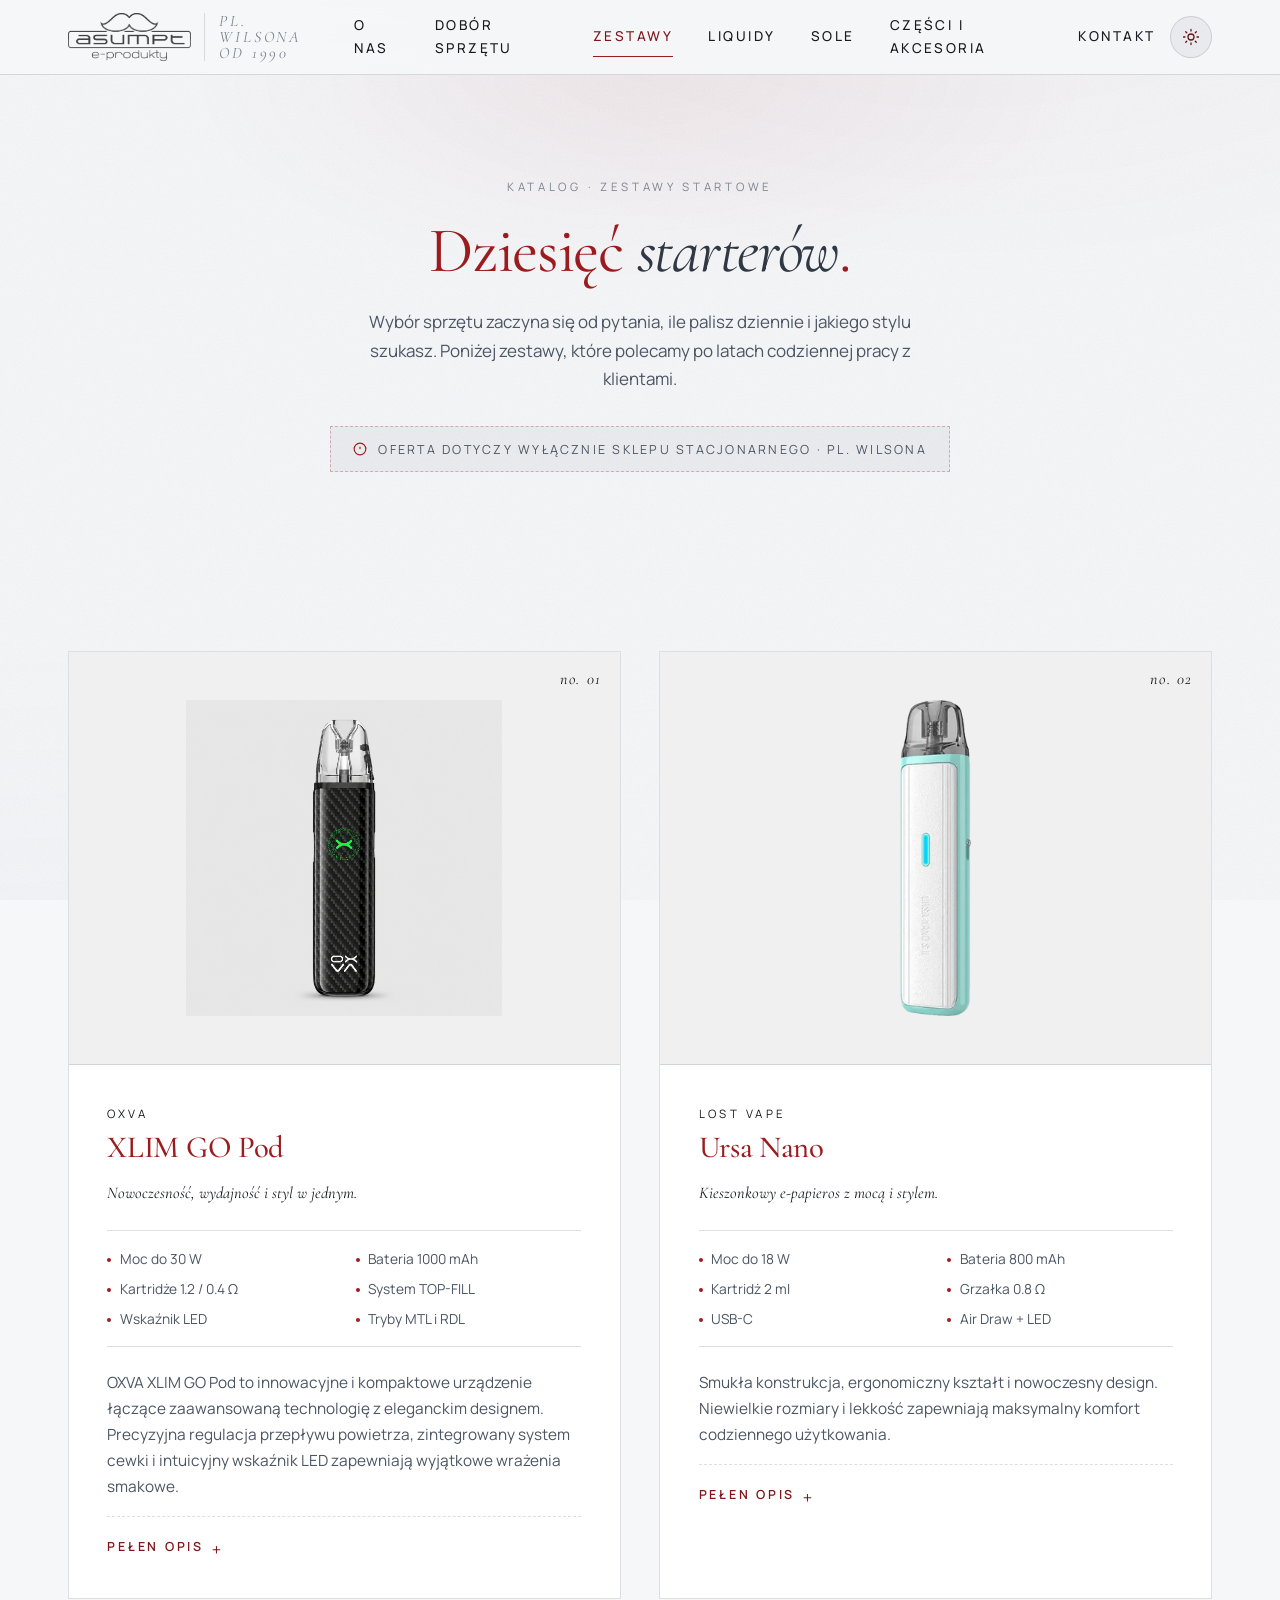
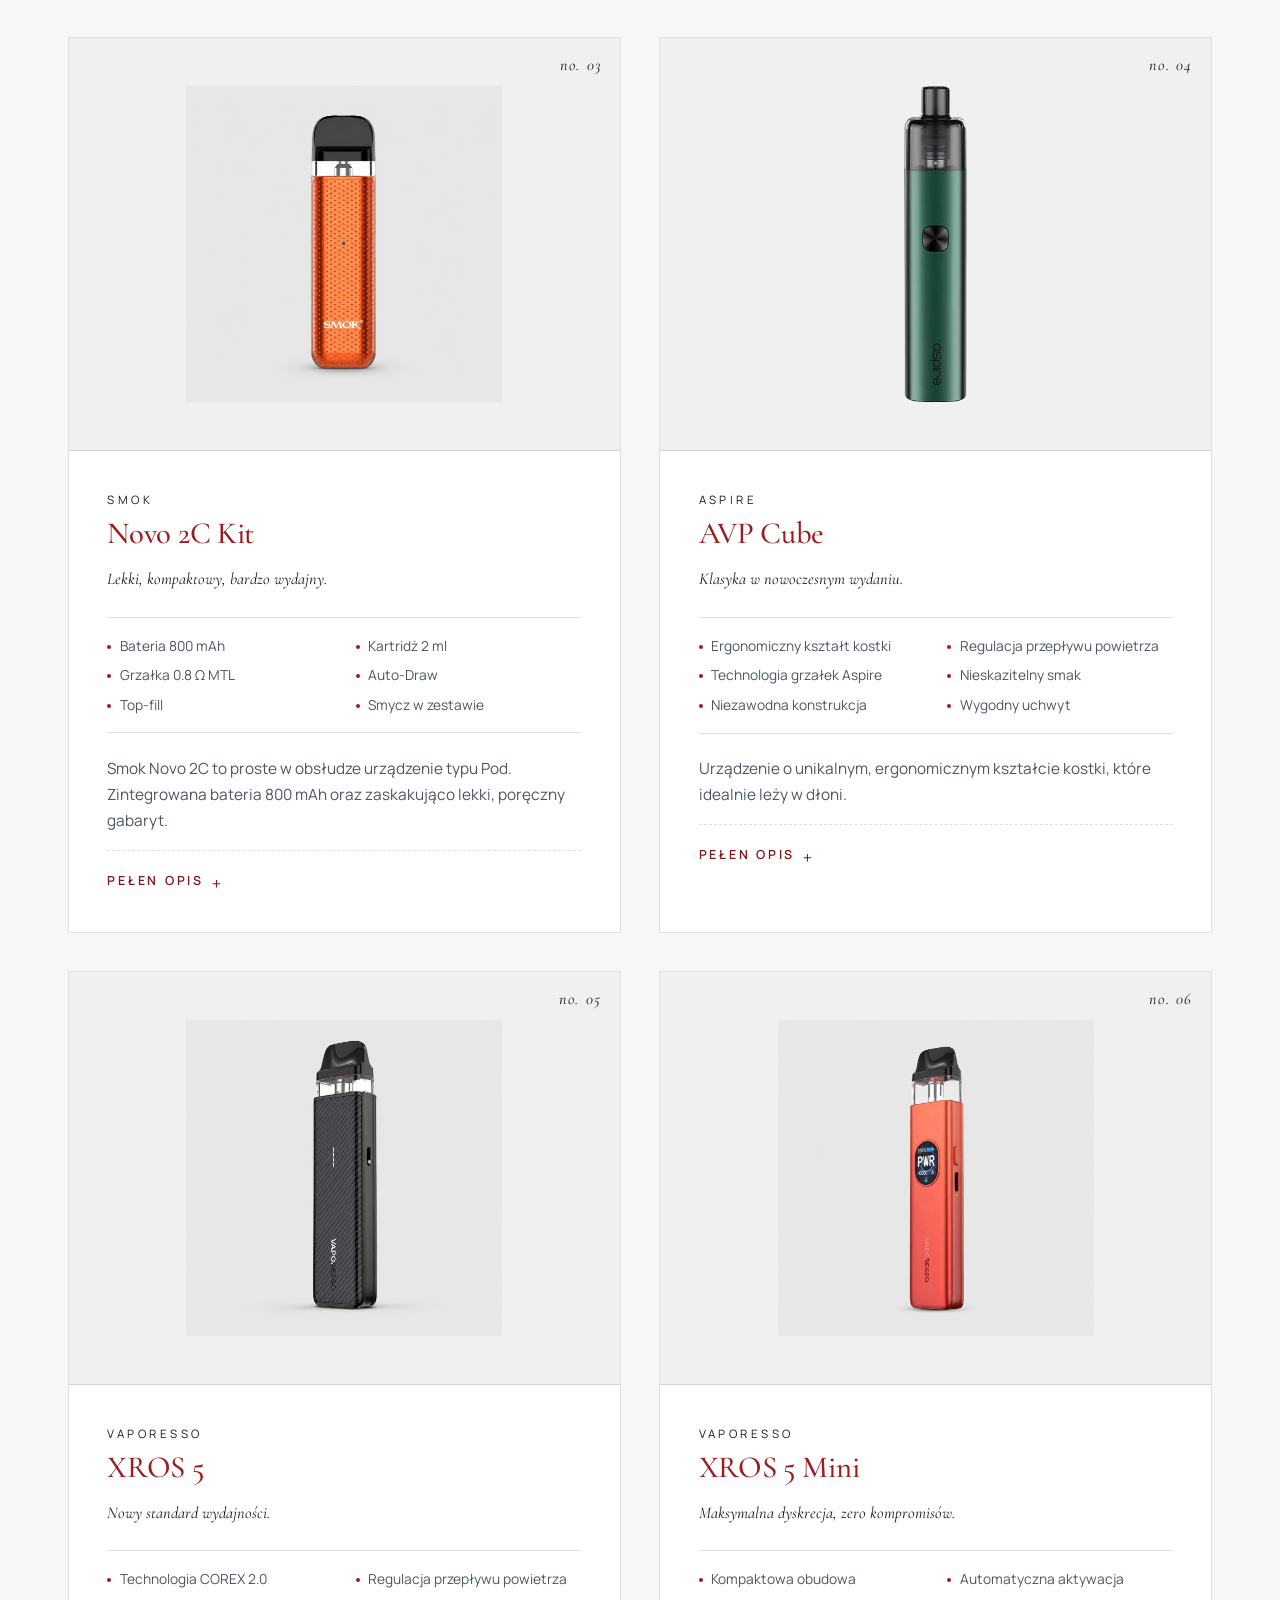
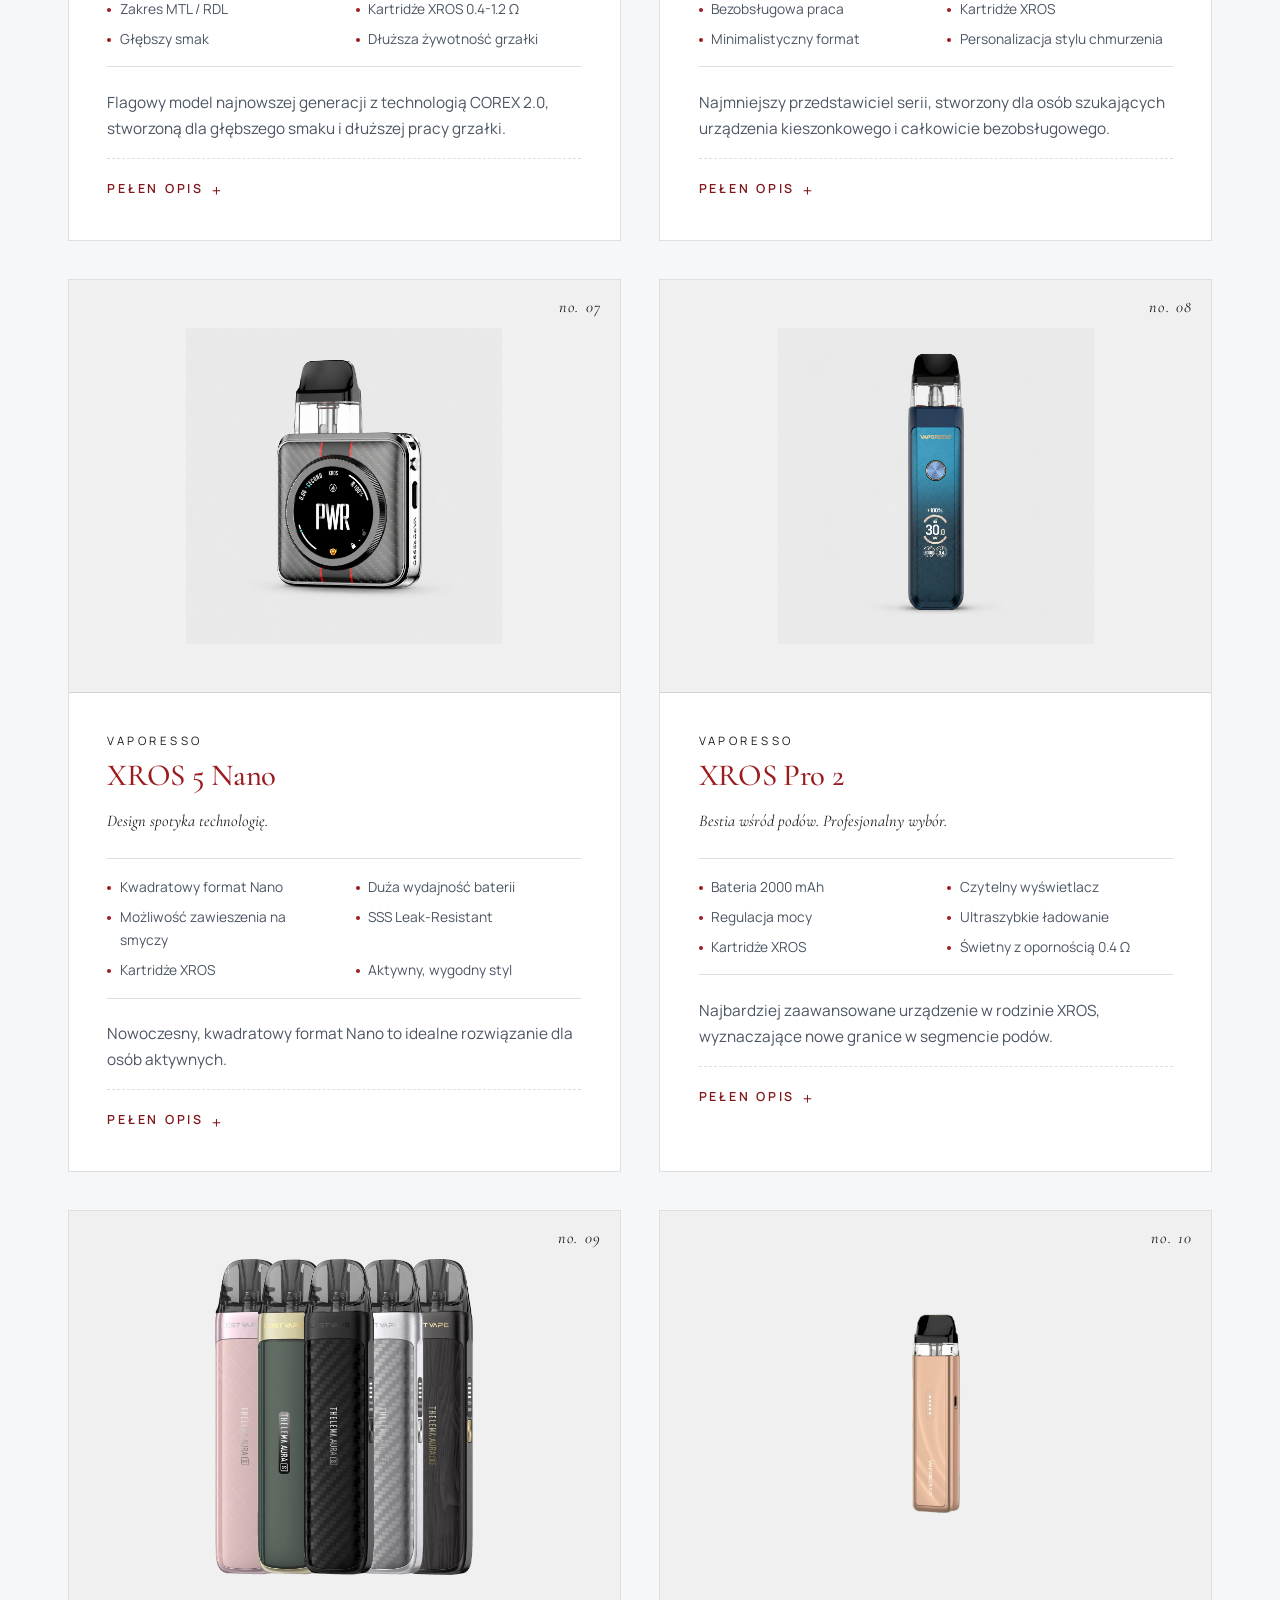
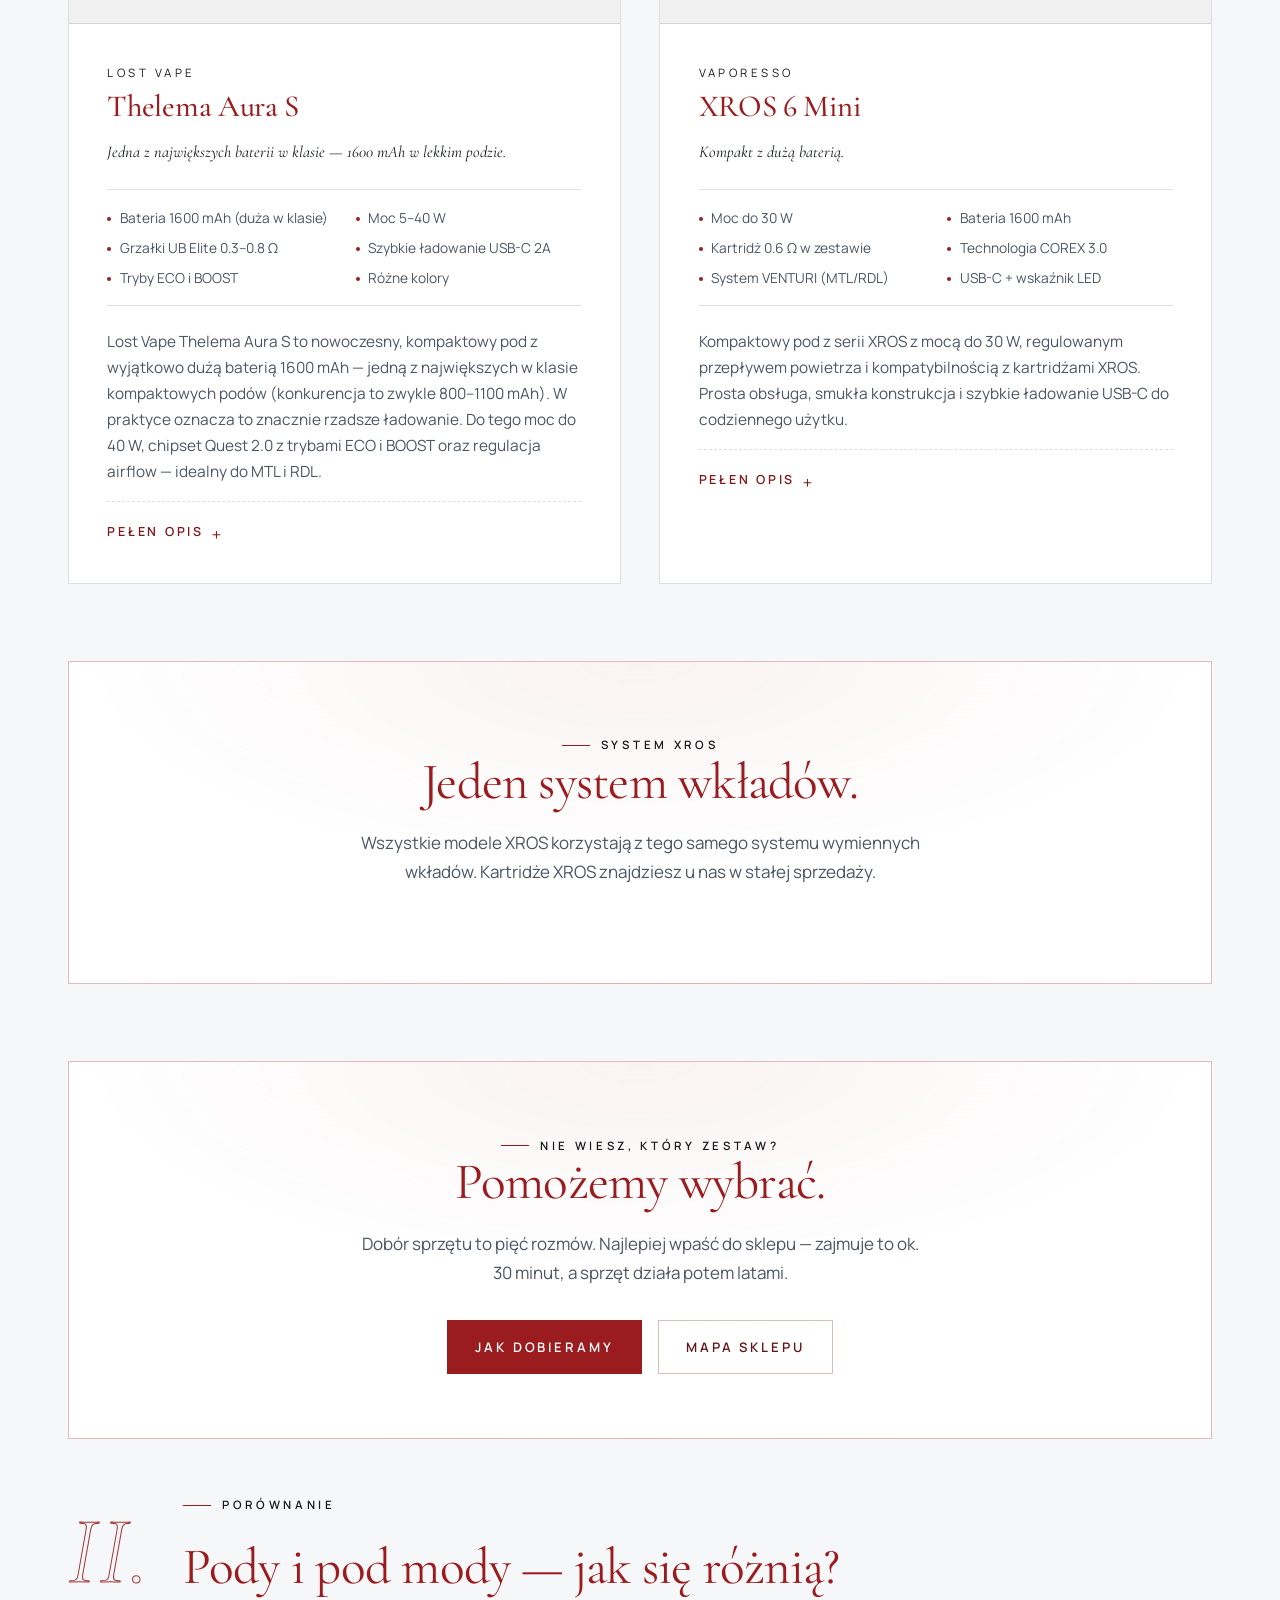
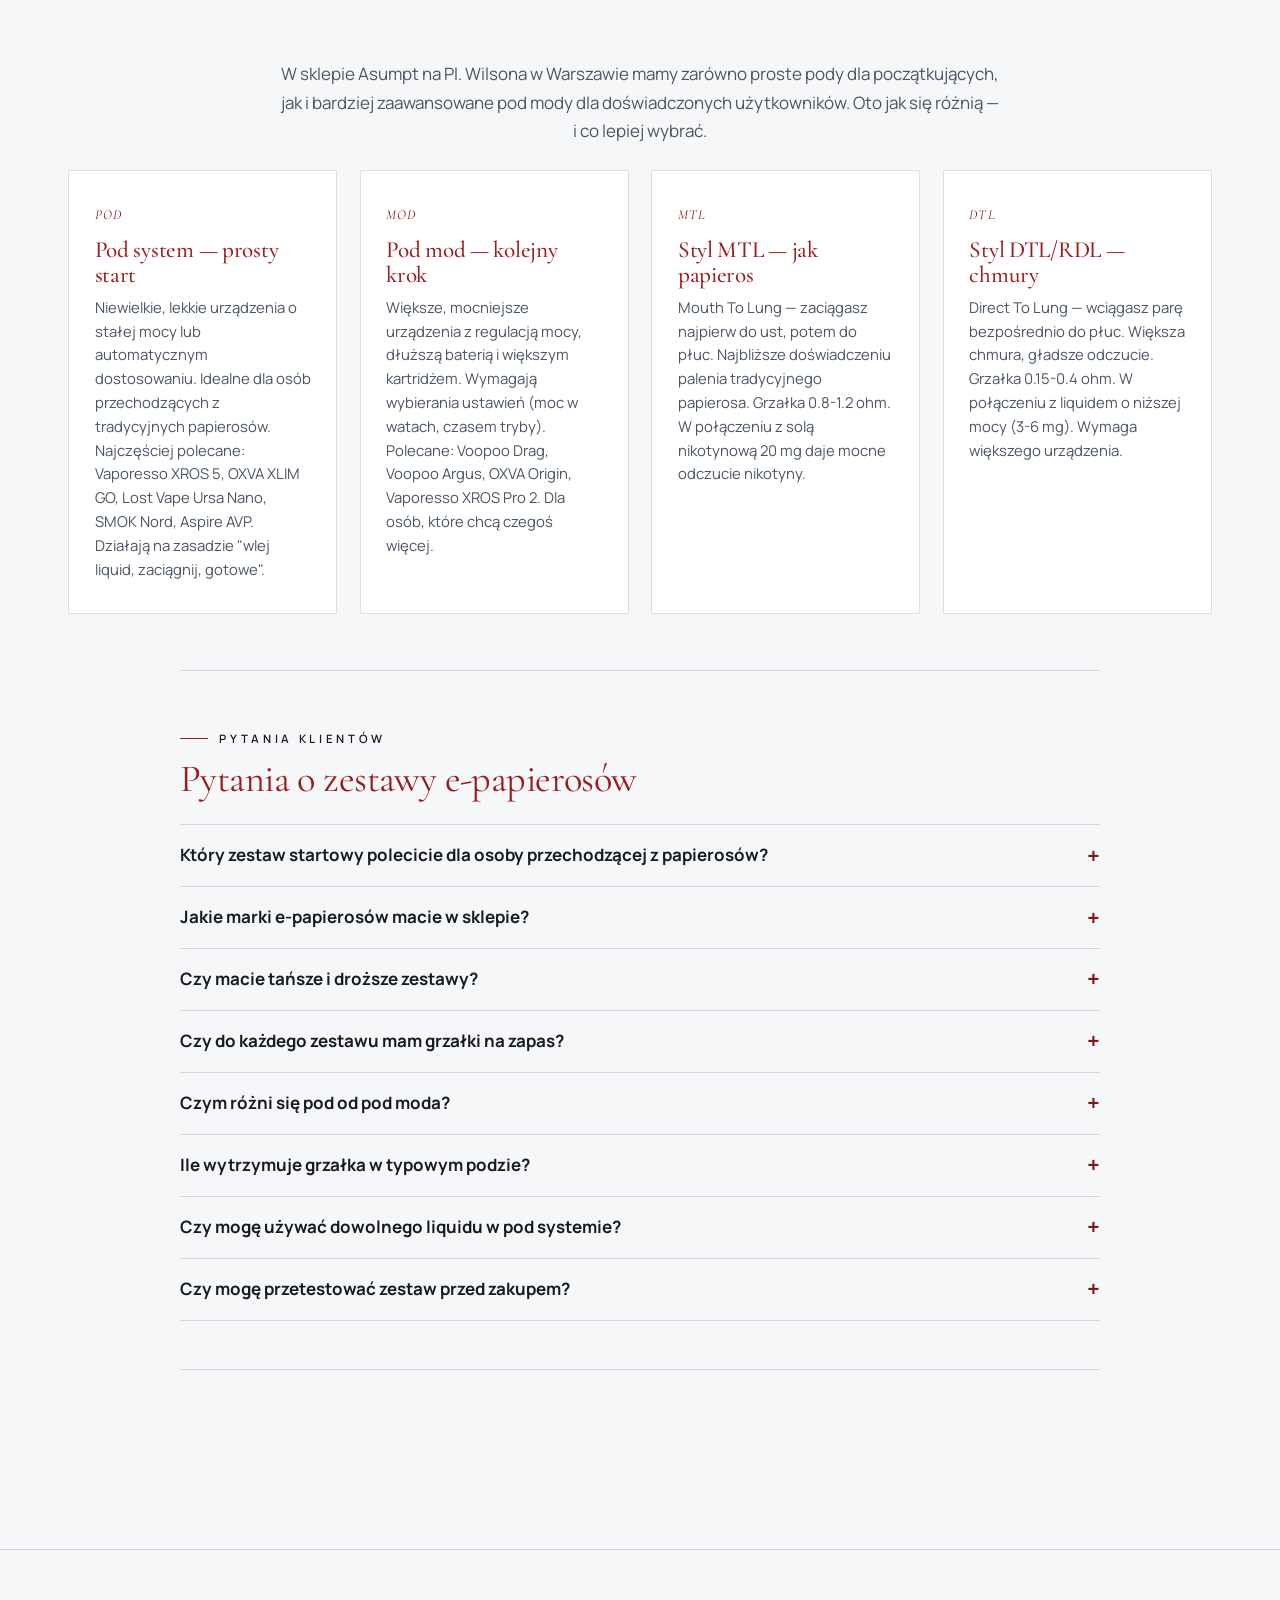
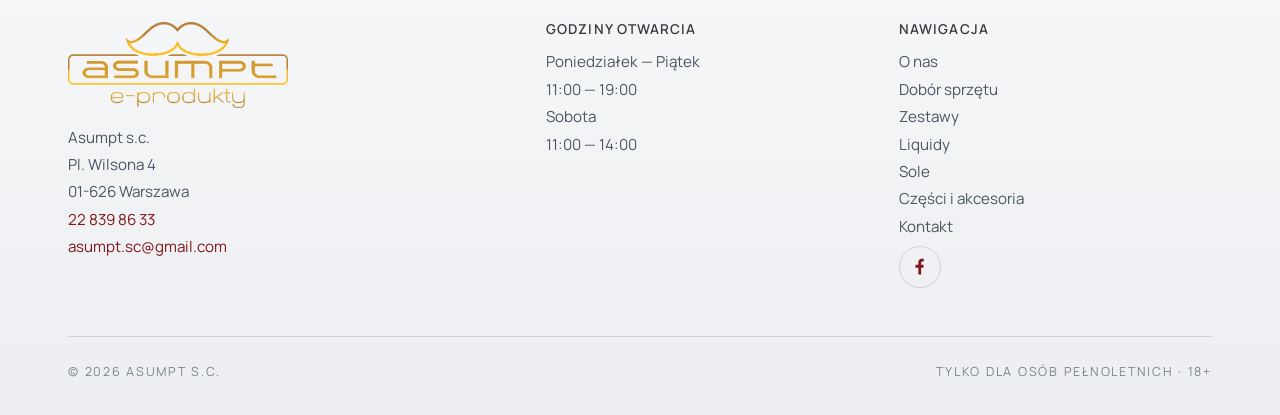
==== zestawy.html @ 7104e80f "init" ====
<!DOCTYPE html>
<html lang="pl">
<head>
  <meta charset="UTF-8">
  <meta name="viewport" content="width=device-width, initial-scale=1">
  <meta name="robots" content="index, follow">
  <meta name="theme-color" content="#0c0a08">
  <link rel="canonical" href="https://epapierosy-asumpt.pl/zestawy.html">
  <title>Zestawy e-papierosów Warszawa · OXVA, Vaporesso, Lost Vape, SMOK · Asumpt</title>
  <meta name="description" content="Zestawy startowe e-papierosów Warszawa Żoliborz, Pl. Wilsona 4. Vaporesso XROS, OXVA XLIM, Lost Vape Ursa, SMOK. Grzałki dostępne od ręki.">
  <meta property="og:type" content="website">
  <meta property="og:locale" content="pl_PL">
  <meta property="og:site_name" content="Asumpt e-produkty">
  <meta property="og:title" content="Zestawy e-papierosów Warszawa Żoliborz · Asumpt Pl. Wilsona 4">
  <meta property="og:description" content="Zestawy startowe e-papierosów w Warszawie, Żoliborz, Pl. Wilsona 4. Oferta Vaporesso XROS, OXVA XLIM, Lost Vape Ursa i SMOK z grzałkami od ręki.">
  <meta property="og:url" content="https://epapierosy-asumpt.pl/zestawy.html">
  <meta property="og:image" content="https://epapierosy-asumpt.pl/assets/img/storefront.jpg">
  <meta name="twitter:card" content="summary_large_image">
  <meta name="twitter:title" content="Zestawy e-papierosów Warszawa Żoliborz">
  <meta name="twitter:description" content="OXVA, Vaporesso, Lost Vape, SMOK i Aspire w sklepie Asumpt na Pl. Wilsona.">
  <meta name="twitter:image" content="https://epapierosy-asumpt.pl/assets/img/storefront.jpg">
  <script>(()=>{try{const t=localStorage.getItem('asumpt-theme')||(matchMedia('(prefers-color-scheme: light)').matches?'light':'dark');if(t==='light')document.documentElement.dataset.theme='light';}catch(e){}})();</script>
  <link rel="icon" type="image/svg+xml" href="assets/favicon.svg">
  <link rel="preconnect" href="https://fonts.googleapis.com">
  <link rel="preconnect" href="https://fonts.gstatic.com" crossorigin>
  <link href="https://fonts.googleapis.com/css2?family=Cormorant+Garamond:ital,wght@0,300;0,400;0,500;0,600;1,300;1,400;1,500&family=Manrope:wght@400;500;600;700&display=swap" rel="stylesheet">
  <link rel="stylesheet" href="css/main.css">
  <link rel="stylesheet" href="css/pages.css">
  <style>
    /* Poprawka wyświetlania obrazów produktów - pełne zdjęcie zamiast przyciętego */
    .product__image {
      background: #f5f5f5;
      display: flex;
      align-items: center;
      justify-content: center;
      overflow: hidden;
    }
    .product__image img {
      width: 100%;
      height: 100%;
      object-fit: contain !important;
      padding: 1rem;
      transition: transform 0.5s cubic-bezier(0.4, 0.05, 0.2, 1);
    }
    [data-theme="light"] .product__image {
      background: #f0f0f0;
    }
    /* Powiekszenie zdjecia po najechaniu - tylko na urzadzeniach z myszka */
    @media (hover: hover) {
      .product:hover .product__image img {
        transform: scale(1.06);
      }
    }
    /* Na dotyku hover nie istnieje - zdjecie powieksza sie przy dotknieciu karty */
    @media (hover: none) {
      .product:active .product__image img {
        transform: scale(1.06);
      }
    }
    @media (prefers-reduced-motion: reduce) {
      .product__image img { transition: none; }
      .product:hover .product__image img,
      .product:active .product__image img { transform: none; }
    }
  </style>
  <script type="application/ld+json">
  {
    "@context": "https://schema.org",
    "@type": "FAQPage",
    "@id": "https://epapierosy-asumpt.pl/zestawy.html#faq",
    "mainEntity": [
      {
        "@type": "Question",
        "name": "Jakie zestawy startowe e-papierosów polecacie?",
        "acceptedAnswer": {
          "@type": "Answer",
          "text": "Dla osób zaczynających polecamy: Vaporesso XROS 5, OXVA XLIM GO oraz Lost Vape Ursa Nano. Wszystkie to pody MTL z grzałkami 0.8-1.2 ohm, idealne do soli nikotynowych 20 mg."
        }
      },
      {
        "@type": "Question",
        "name": "Jakie marki e-papierosów macie w sklepie?",
        "acceptedAnswer": {
          "@type": "Answer",
          "text": "W Asumpt mamy zestawy marek: Vaporesso, OXVA, Lost Vape, Voopoo, SMOK i Aspire. Do każdej marki zapewniamy długoterminową dostępność grzałek i kartridży."
        }
      },
      {
        "@type": "Question",
        "name": "Czy macie tańsze i droższe zestawy?",
        "acceptedAnswer": {
          "@type": "Answer",
          "text": "Tak. Mamy całą gamę cenową - od podstawowych podów dla początkujących po pod mody i zaawansowane urządzenia. Dobieramy zestaw do potrzeb i budżetu."
        }
      },
      {
        "@type": "Question",
        "name": "Czy można odebrać zestaw startowy w sklepie Asumpt na Żoliborzu?",
        "acceptedAnswer": {
          "@type": "Answer",
          "text": "Tak. Nasze zestawy startowe są dostępne od ręki w sklepie stacjonarnym Asumpt przy Pl. Wilsona 4 w Warszawie."
        }
      }
    ]
  }
  </script>
  <script type="application/ld+json">
  {
    "@context": "https://schema.org",
    "@type": "WebPage",
    "@id": "https://epapierosy-asumpt.pl/zestawy.html#webpage",
    "url": "https://epapierosy-asumpt.pl/zestawy.html",
    "name": "Zestawy e-papierosów Warszawa Żoliborz · Asumpt Pl. Wilsona 4",
    "isPartOf": {
      "@id": "https://epapierosy-asumpt.pl/#website"
    },
    "about": {
      "@id": "https://epapierosy-asumpt.pl/#localbusiness"
    },
    "breadcrumb": {
      "@id": "https://epapierosy-asumpt.pl/zestawy.html#breadcrumb"
    },
    "inLanguage": "pl-PL"
  }
  </script>
  <script type="application/ld+json">
  {
    "@context": "https://schema.org",
    "@type": "Store",
    "@id": "https://epapierosy-asumpt.pl/#localbusiness",
    "name": "Asumpt e-produkty",
    "alternateName": "Vape Shop ASUMPT",
    "url": "https://epapierosy-asumpt.pl/",
    "description": "Sklep stacjonarny z e-papierosami, zestawami startowymi, liquidami i solami nikotynowymi na Pl. Wilsona 4 w Warszawie.",
    "telephone": "+48228398633",
    "email": "asumpt.sc@gmail.com",
    "priceRange": "$$",
    "currenciesAccepted": "PLN",
    "paymentAccepted": "Cash, Card",
    "areaServed": "Warszawa, Żoliborz",
    "address": {
      "@type": "PostalAddress",
      "streetAddress": "Plac Wilsona 4",
      "postalCode": "01-626",
      "addressLocality": "Warszawa",
      "addressCountry": "PL"
    },
    "geo": {
      "@type": "GeoCoordinates",
      "latitude": 52.269345,
      "longitude": 20.9851261
    },
    "hasMap": "https://www.google.com/maps/place/Vape+Shop+ASUMPT/@52.269345,20.9851261,17z/data=!4m6!3m5!1s0x471ecbedf2192bd7:0x541fac2cb0e4660a!8m2!3d52.269345!4d20.9851261!16s%2Fg%2F1thnmjmp",
    "sameAs": [
      "https://www.facebook.com/profile.php?id=100057228949370",
      "https://www.google.com/maps/place/Vape+Shop+ASUMPT/@52.269345,20.9851261,17z/data=!4m6!3m5!1s0x471ecbedf2192bd7:0x541fac2cb0e4660a!8m2!3d52.269345!4d20.9851261!16s%2Fg%2F1thnmjmp"
    ],
    "openingHoursSpecification": [
      {
        "@type": "OpeningHoursSpecification",
        "dayOfWeek": ["Monday", "Tuesday", "Wednesday", "Thursday", "Friday"],
        "opens": "11:00",
        "closes": "19:00"
      },
      {
        "@type": "OpeningHoursSpecification",
        "dayOfWeek": "Saturday",
        "opens": "11:00",
        "closes": "14:00"
      }
    ]
  }
  </script>
  <script type="application/ld+json">
  {
    "@context": "https://schema.org",
    "@type": "BreadcrumbList",
    "@id": "https://epapierosy-asumpt.pl/zestawy.html#breadcrumb",
    "itemListElement": [
      {"@type": "ListItem", "position": 1, "name": "Strona główna", "item": "https://epapierosy-asumpt.pl/"},
      {"@type": "ListItem", "position": 2, "name": "Zestawy", "item": "https://epapierosy-asumpt.pl/zestawy.html"}
    ]
  }
  </script>
  <!-- Google Analytics (GA4) -->
  <script async src="https://www.googletagmanager.com/gtag/js?id=G-P2HE9PFHXB"></script>
  <script>
    window.dataLayer = window.dataLayer || [];
    function gtag(){dataLayer.push(arguments);}
    gtag('js', new Date());
    gtag('config', 'G-P2HE9PFHXB');
  </script>
  <style>
    /* Nagłówki w stopce - H3 semantycznie, wygląd jak dawniej H5 */
    .site-footer h3.footer-h {
      font-family: 'Manrope', sans-serif;
      font-size: 0.85rem;
      font-weight: 600;
      letter-spacing: 0.08em;
      text-transform: uppercase;
      margin: 0 0 0.75rem 0;
      color: inherit;
      opacity: 0.85;
    }
  </style>
</head>
<body>
  <a class="skip-link" href="#main">Przejdź do treści</a>

  <header class="site-header">
    <div class="container site-header__bar">
      <a class="site-header__brand" href="/" aria-label="Asumpt — strona główna">
        <img src="assets/img/logo-asumpt.png" alt="Asumpt e-produkty">
        <span class="site-header__brand-meta">Pl. Wilsona <br> od 1990</span>
      </a>
      <div class="site-header__actions">
        <nav class="site-nav" aria-label="Główna nawigacja">
          <a href="o-nas.html">O nas</a>
          <a href="dobor-sprzetu.html">Dobór sprzętu</a>
          <a href="zestawy.html">Zestawy</a>
          <a href="liquidy.html">Liquidy</a>
          <a href="sole.html">Sole</a>
          <a href="czesci-akcesoria.html">Części i akcesoria</a>
          <a href="kontakt.html">Kontakt</a>
        </nav>
        <button class="theme-toggle" type="button" aria-label="Przełącz motyw jasny / ciemny">
          <svg class="icon-sun" viewBox="0 0 24 24" fill="none" stroke="currentColor" stroke-width="1.7" stroke-linecap="round" aria-hidden="true"><circle cx="12" cy="12" r="4"/><path d="M12 2v2M12 20v2M4.93 4.93l1.41 1.41M17.66 17.66l1.41 1.41M2 12h2M20 12h2M4.93 19.07l1.41-1.41M17.66 6.34l1.41-1.41"/></svg>
          <svg class="icon-moon" viewBox="0 0 24 24" fill="none" stroke="currentColor" stroke-width="1.7" stroke-linecap="round" stroke-linejoin="round" aria-hidden="true"><path d="M21 12.79A9 9 0 1 1 11.21 3 7 7 0 0 0 21 12.79z"/></svg>
        </button>
        <button class="nav-toggle" aria-label="Menu" aria-expanded="false">
          <span></span><span></span><span></span>
        </button>
      </div>
    </div>
  </header>
  <div class="mobile-drawer" aria-hidden="true">
    <div class="mobile-drawer__panel">
      <a href="o-nas.html">O nas</a>
      <a href="dobor-sprzetu.html">Dobór sprzętu</a>
      <a href="zestawy.html">Zestawy</a>
      <a href="liquidy.html">Liquidy</a>
      <a href="sole.html">Sole</a>
      <a href="czesci-akcesoria.html">Części i akcesoria</a>
      <a href="kontakt.html">Kontakt</a>
      <button class="theme-toggle" type="button" aria-label="Przełącz motyw">
        <span class="label-light">Tryb jasny</span>
        <span class="label-dark">Tryb ciemny</span>
        <svg class="icon-sun" viewBox="0 0 24 24" fill="none" stroke="currentColor" stroke-width="1.7" stroke-linecap="round" aria-hidden="true"><circle cx="12" cy="12" r="4"/><path d="M12 2v2M12 20v2M4.93 4.93l1.41 1.41M17.66 17.66l1.41 1.41M2 12h2M20 12h2M4.93 19.07l1.41-1.41M17.66 6.34l1.41-1.41"/></svg>
        <svg class="icon-moon" viewBox="0 0 24 24" fill="none" stroke="currentColor" stroke-width="1.7" stroke-linecap="round" stroke-linejoin="round" aria-hidden="true"><path d="M21 12.79A9 9 0 1 1 11.21 3 7 7 0 0 0 21 12.79z"/></svg>
      </button>
      <div class="mobile-drawer__meta">Pl. Wilsona 4 · Warszawa<br>22 839 86 33</div>
    </div>
  </div>

  <main id="main">

    <section class="page-hero">
      <div class="container page-hero__inner reveal">
        <div class="page-hero__crumb">Katalog · Zestawy startowe</div>
        <h1>Dziesięć <em class="serif-italic">starterów</em>.</h1>
        <p>Wybór sprzętu zaczyna się od pytania, ile palisz dziennie i jakiego stylu szukasz. Poniżej zestawy, które polecamy po latach codziennej pracy z klientami.</p>
        <div class="text-center mt-md">
          <span class="disclaimer-banner">
            <svg width="14" height="14" viewBox="0 0 24 24" fill="none" stroke="currentColor" stroke-width="2"><circle cx="12" cy="12" r="10"/><path d="M12 8v4M12 16h.01"/></svg>
            Oferta dotyczy wyłącznie sklepu stacjonarnego &middot; Pl. Wilsona
          </span>
        </div>
      </div>
    </section>

    <section class="section">
      <div class="container">

        <div class="product-grid">

          <!-- 01. OXVA XLIM GO -->
          <article class="product reveal" id="oxva-xlim-go">
            <span class="product__index">no. 01</span>
            <div class="product__image"><img src="assets/img/products/oxva-xlim-go.png" alt="OXVA XLIM GO Pod" loading="lazy"></div>
            <div class="product__body">
              <div class="product__brand">OXVA</div>
              <h2 class="product__title">XLIM GO Pod</h2>
              <p class="product__tagline">Nowoczesność, wydajność i styl w jednym.</p>
              <ul class="product__specs">
                <li>Moc do 30 W</li>
                <li>Bateria 1000 mAh</li>
                <li>Kartridże 1.2 / 0.4 Ω</li>
                <li>System TOP-FILL</li>
                <li>Wskaźnik LED</li>
                <li>Tryby MTL i RDL</li>
              </ul>
              <div class="product__desc">
                <p>OXVA XLIM GO Pod to innowacyjne i kompaktowe urządzenie łączące zaawansowaną technologię z eleganckim designem. Precyzyjna regulacja przepływu powietrza, zintegrowany system cewki i intuicyjny wskaźnik LED zapewniają wyjątkowe wrażenia smakowe.</p>
                <details>
                  <summary>Pełen opis</summary>
                  <p class="mt-sm">Wyposażony w moc do 30 W i pojemną baterię 1000 mAh, XLIM GO oferuje długi czas użytkowania oraz intensywny smak na każdym poziomie mocy. Ergonomiczny system przepływu powietrza umożliwia dostosowanie stylu zaciągania do indywidualnych preferencji &mdash; idealny zarówno dla MTL, jak i RDL. Kartridże XLIM (1.2–0.4 Ω) obsługują system TOP-FILL eliminujący ryzyko wycieków.</p>
                </details>
              </div>
            </div>
          </article>

          <!-- 02. Lost Vape Ursa Nano -->
          <article class="product reveal" id="lost-vape-ursa-nano">
            <span class="product__index">no. 02</span>
            <div class="product__image"><img src="assets/img/products/lost-vape-ursa-nano.png" alt="Lost Vape Ursa Nano" loading="lazy"></div>
            <div class="product__body">
              <div class="product__brand">Lost Vape</div>
              <h2 class="product__title">Ursa Nano</h2>
              <p class="product__tagline">Kieszonkowy e-papieros z mocą i stylem.</p>
              <ul class="product__specs">
                <li>Moc do 18 W</li>
                <li>Bateria 800 mAh</li>
                <li>Kartridż 2 ml</li>
                <li>Grzałka 0.8 Ω</li>
                <li>USB-C</li>
                <li>Air Draw + LED</li>
              </ul>
              <div class="product__desc">
                <p>Smukła konstrukcja, ergonomiczny kształt i nowoczesny design. Niewielkie rozmiary i lekkość zapewniają maksymalny komfort codziennego użytkowania.</p>
                <details>
                  <summary>Pełen opis</summary>
                  <p class="mt-sm">Wbudowana bateria 800 mAh pozwala na cały dzień wapowania. Port USB-C umożliwia szybkie ładowanie. Obsługuje wkłady z wbudowaną oraz wymienną grzałką &mdash; możesz dostosować gęstość chmury. Kartridż 2 ml z systemem zapobiegającym wyciekom. Regulowany przepływ powietrza, mechanizm Air Draw, wskaźnik LED. Zestaw: 1× Ursa Nano Pod, 1× 0.8 Ω Pod, kabel USB-C.</p>
                </details>
              </div>
            </div>
          </article>

          <!-- 03. Smok Novo 2C -->
          <article class="product reveal" id="smok-novo-2c">
            <span class="product__index">no. 03</span>
            <div class="product__image"><img src="assets/img/products/smok-novo-2c.png" alt="Smok Novo 2C Kit" loading="lazy"></div>
            <div class="product__body">
              <div class="product__brand">SMOK</div>
              <h2 class="product__title">Novo 2C Kit</h2>
              <p class="product__tagline">Lekki, kompaktowy, bardzo wydajny.</p>
              <ul class="product__specs">
                <li>Bateria 800 mAh</li>
                <li>Kartridż 2 ml</li>
                <li>Grzałka 0.8 Ω MTL</li>
                <li>Auto-Draw</li>
                <li>Top-fill</li>
                <li>Smycz w zestawie</li>
              </ul>
              <div class="product__desc">
                <p>Smok Novo 2C to proste w obsłudze urządzenie typu Pod. Zintegrowana bateria 800 mAh oraz zaskakująco lekki, poręczny gabaryt.</p>
                <details>
                  <summary>Pełen opis</summary>
                  <p class="mt-sm">W zestawie kartridż Novo 2X Meshed 2 ml z wbudowaną grzałką 0.8 Ω MTL i górnym systemem napełniania. Tryb Auto-Draw &mdash; korzystasz przez automatyczne zaciąganie się. Idealny dla początkujących i zaawansowanych. Smycz w zestawie ułatwia przenoszenie. Pełna kompatybilność z grzałkami Novo / Novo 2 / Novo 2X.</p>
                </details>
              </div>
            </div>
          </article>

          <!-- 04. Aspire AVP Cube -->
          <article class="product reveal" id="aspire-avp-cube">
            <span class="product__index">no. 04</span>
            <div class="product__image"><img src="assets/img/products/aspire-avp-cube.png" alt="Aspire AVP Cube" loading="lazy"></div>
            <div class="product__body">
              <div class="product__brand">Aspire</div>
              <h2 class="product__title">AVP Cube</h2>
              <p class="product__tagline">Klasyka w nowoczesnym wydaniu.</p>
              <ul class="product__specs">
                <li>Ergonomiczny kształt kostki</li>
                <li>Regulacja przepływu powietrza</li>
                <li>Technologia grzałek Aspire</li>
                <li>Nieskazitelny smak</li>
                <li>Niezawodna konstrukcja</li>
                <li>Wygodny uchwyt</li>
              </ul>
              <div class="product__desc">
                <p>Urządzenie o unikalnym, ergonomicznym kształcie kostki, które idealnie leży w dłoni.</p>
                <details>
                  <summary>Pełen opis</summary>
                  <p class="mt-sm">Wyposażone w precyzyjną regulację przepływu powietrza i legendarną technologię grzałek Aspire, oferuje nieskazitelny smak i niezawodność, z której słynie marka.</p>
                </details>
              </div>
            </div>
          </article>

          <!-- 05. Vaporesso XROS 5 -->
          <article class="product reveal" id="vaporesso-xros-5">
            <span class="product__index">no. 05</span>
            <div class="product__image"><img src="assets/img/products/vaporesso-xros-5.png" alt="Vaporesso XROS 5" loading="lazy"></div>
            <div class="product__body">
              <div class="product__brand">Vaporesso</div>
              <h2 class="product__title">XROS 5</h2>
              <p class="product__tagline">Nowy standard wydajności.</p>
              <ul class="product__specs">
                <li>Technologia COREX 2.0</li>
                <li>Regulacja przepływu powietrza</li>
                <li>Zakres MTL / RDL</li>
                <li>Kartridże XROS 0.4-1.2 Ω</li>
                <li>Głębszy smak</li>
                <li>Dłuższa żywotność grzałki</li>
              </ul>
              <div class="product__desc">
                <p>Flagowy model najnowszej generacji z technologią COREX 2.0, stworzoną dla głębszego smaku i dłuższej pracy grzałki.</p>
                <details>
                  <summary>Pełen opis</summary>
                  <p class="mt-sm">Precyzyjna regulacja przepływu powietrza pozwala przejść od ciasnego MTL do luźniejszego RDL. Pełna współpraca z całą rodziną kartridży XROS od 0.4 do 1.2 Ω daje gwarancję stałej dostępności materiałów eksploatacyjnych w naszym sklepie.</p>
                </details>
              </div>
            </div>
          </article>

          <!-- 06. Vaporesso XROS 5 Mini -->
          <article class="product reveal" id="vaporesso-xros-5-mini">
            <span class="product__index">no. 06</span>
            <div class="product__image"><img src="assets/img/products/vaporesso-xros-5-mini.png" alt="Vaporesso XROS 5 Mini" loading="lazy"></div>
            <div class="product__body">
              <div class="product__brand">Vaporesso</div>
              <h2 class="product__title">XROS 5 Mini</h2>
              <p class="product__tagline">Maksymalna dyskrecja, zero kompromisów.</p>
              <ul class="product__specs">
                <li>Kompaktowa obudowa</li>
                <li>Automatyczna aktywacja</li>
                <li>Bezobsługowa praca</li>
                <li>Kartridże XROS</li>
                <li>Minimalistyczny format</li>
                <li>Personalizacja stylu chmurzenia</li>
              </ul>
              <div class="product__desc">
                <p>Najmniejszy przedstawiciel serii, stworzony dla osób szukających urządzenia kieszonkowego i całkowicie bezobsługowego.</p>
                <details>
                  <summary>Pełen opis</summary>
                  <p class="mt-sm">Aktywowany automatycznie przez zaciągnięcie, oferuje tę samą doskonałą jakość oddawania smaku co większe modele, zamkniętą w minimalistycznej obudowie. Mimo kompaktowych rozmiarów obsługuje wszystkie rodzaje kartridży XROS.</p>
                </details>
              </div>
            </div>
          </article>

          <!-- 07. Vaporesso XROS 5 Nano -->
          <article class="product reveal" id="vaporesso-xros-5-nano">
            <span class="product__index">no. 07</span>
            <div class="product__image"><img src="assets/img/products/vaporesso-xros-5-nano.png" alt="Vaporesso XROS 5 Nano" loading="lazy"></div>
            <div class="product__body">
              <div class="product__brand">Vaporesso</div>
              <h2 class="product__title">XROS 5 Nano</h2>
              <p class="product__tagline">Design spotyka technologię.</p>
              <ul class="product__specs">
                <li>Kwadratowy format Nano</li>
                <li>Duża wydajność baterii</li>
                <li>Możliwość zawieszenia na smyczy</li>
                <li>SSS Leak-Resistant</li>
                <li>Kartridże XROS</li>
                <li>Aktywny, wygodny styl</li>
              </ul>
              <div class="product__desc">
                <p>Nowoczesny, kwadratowy format Nano to idealne rozwiązanie dla osób aktywnych.</p>
                <details>
                  <summary>Pełen opis</summary>
                  <p class="mt-sm">Urządzenie wyróżnia się unikalnym stylem, dużą wydajnością baterii i możliwością zawieszenia na smyczy. System SSS Leak-Resistant skutecznie ogranicza problem wyciekania płynu, a szeroka gama kartridży XROS pozwala dopasować moc do preferencji.</p>
                </details>
              </div>
            </div>
          </article>

          <!-- 08. Vaporesso XROS Pro 2 -->
          <article class="product reveal" id="vaporesso-xros-pro-2">
            <span class="product__index">no. 08</span>
            <div class="product__image"><img src="assets/img/products/vaporesso-xros-pro-2.png" alt="Vaporesso XROS Pro 2" loading="lazy"></div>
            <div class="product__body">
              <div class="product__brand">Vaporesso</div>
              <h2 class="product__title">XROS Pro 2</h2>
              <p class="product__tagline">Bestia wśród podów. Profesjonalny wybór.</p>
              <ul class="product__specs">
                <li>Bateria 2000 mAh</li>
                <li>Czytelny wyświetlacz</li>
                <li>Regulacja mocy</li>
                <li>Ultraszybkie ładowanie</li>
                <li>Kartridże XROS</li>
                <li>Świetny z opornością 0.4 Ω</li>
              </ul>
              <div class="product__desc">
                <p>Najbardziej zaawansowane urządzenie w rodzinie XROS, wyznaczające nowe granice w segmencie podów.</p>
                <details>
                  <summary>Pełen opis</summary>
                  <p class="mt-sm">Potężny akumulator 2000 mAh zapewnia bardzo długi czas pracy na jednym ładowaniu. Model ma czytelny wyświetlacz, precyzyjną regulację mocy oraz system ultraszybkiego ładowania. Obsługuje pełne spektrum kartridży XROS i szczególnie dobrze współpracuje z niższymi opornościami, np. 0.4 Ω.</p>
                </details>
              </div>
            </div>
          </article>

          <!-- 09. Lost Vape Thelema Aura S -->
          <article class="product reveal" id="lost-vape-thelema-aura-s">
            <span class="product__index">no. 09</span>
            <div class="product__image"><img src="assets/img/products/lost-vape-thelema-aura-s.png" alt="Lost Vape Thelema Aura S" loading="lazy"></div>
            <div class="product__body">
              <div class="product__brand">Lost Vape</div>
              <h2 class="product__title">Thelema Aura S</h2>
              <p class="product__tagline">Jedna z największych baterii w klasie — 1600 mAh w lekkim podzie.</p>
              <ul class="product__specs">
                <li>Bateria 1600 mAh (duża w klasie)</li>
                <li>Moc 5–40 W</li>
                <li>Grzałki UB Elite 0.3–0.8 Ω</li>
                <li>Szybkie ładowanie USB-C 2A</li>
                <li>Tryby ECO i BOOST</li>
                <li>Różne kolory</li>
              </ul>
              <div class="product__desc">
                <p>Lost Vape Thelema Aura S to nowoczesny, kompaktowy pod z wyjątkowo dużą baterią 1600 mAh — jedną z największych w klasie kompaktowych podów (konkurencja to zwykle 800–1100 mAh). W praktyce oznacza to znacznie rzadsze ładowanie. Do tego moc do 40 W, chipset Quest 2.0 z trybami ECO i BOOST oraz regulacja airflow — idealny do MTL i RDL.</p>
                <details>
                  <summary>Pełen opis</summary>
                  <p class="mt-sm">Urządzenie łączy lekki korpus (ok. 55–60 g) z zaawansowanymi trybami pracy i pojemną baterią 1600 mAh. Regulowana moc 5–40 W, szybkie ładowanie USB-C (2A) oraz aktywacja automatyczna lub przyciskiem. Chipset Quest 2.0 z trybami ECO i BOOST pozwala sterować intensywnością chmury, a boczny suwak airflow dostosowuje opór zaciągnięcia. Współpracuje z wkładami E Plus V2 (Dual Mesh) i wymiennymi grzałkami UB Elite (0.3–0.8 Ω) — łatwy dobór pod liquidy i sole nikotynowe. Dostępny w różnych wersjach kolorystycznych (wykończenia carbon, skóra, drewno) — zapytaj o aktualną dostępność.</p>
                </details>
              </div>
            </div>
          </article>

          <!-- 10. Vaporesso XROS 6 Mini -->
          <article class="product reveal" id="vaporesso-xros-6-mini">
            <span class="product__index">no. 10</span>
            <div class="product__image"><img src="assets/img/products/vaporesso-xros-6-mini.png" alt="Vaporesso XROS 6 Mini" loading="lazy"></div>
            <div class="product__body">
              <div class="product__brand">Vaporesso</div>
              <h2 class="product__title">XROS 6 Mini</h2>
              <p class="product__tagline">Kompakt z dużą baterią.</p>
              <ul class="product__specs">
                <li>Moc do 30 W</li>
                <li>Bateria 1600 mAh</li>
                <li>Kartridż 0.6 Ω w zestawie</li>
                <li>Technologia COREX 3.0</li>
                <li>System VENTURI (MTL/RDL)</li>
                <li>USB-C + wskaźnik LED</li>
              </ul>
              <div class="product__desc">
                <p>Kompaktowy pod z serii XROS z mocą do 30 W, regulowanym przepływem powietrza i kompatybilnością z kartridżami XROS. Prosta obsługa, smukła konstrukcja i szybkie ładowanie USB-C do codziennego użytku.</p>
                <details>
                  <summary>Pełen opis</summary>
                  <p class="mt-sm">Wbudowana bateria 1600 mAh zapewnia długi czas pracy na jednym ładowaniu. Precyzyjna regulacja airflow oraz system VENTURI pozwalają dopasować charakterystykę zaciągania pod klasyczne MTL lub luźniejszy styl inhalacji. Czytelny wskaźnik poziomu baterii w formie diod LED. Urządzenie współpracuje z kartridżami Vaporesso XROS, w tym z wkładem 0.6 Ω dołączonym w zestawie. Technologia COREX 3.0 odpowiada za intensywne odwzorowanie smaku, a system SSS 2.0 ogranicza ryzyko wycieków.</p>
                </details>
              </div>
            </div>
          </article>

        </div>

        <div class="cta-banner reveal mt-lg">
          <span class="eyebrow">System XROS</span>
          <h2>Jeden system wkładów.</h2>
          <p>Wszystkie modele XROS korzystają z tego samego systemu wymiennych wkładów. Kartridże XROS znajdziesz u nas w stałej sprzedaży.</p>
        </div>

        <div class="cta-banner reveal mt-lg">
          <span class="eyebrow">Nie wiesz, który zestaw?</span>
          <h2>Pomożemy wybrać.</h2>
          <p>Dobór sprzętu to pięć rozmów. Najlepiej wpaść do sklepu &mdash; zajmuje to ok. 30 minut, a sprzęt działa potem latami.</p>
          <div class="flex-row center">
            <a class="btn btn-primary" href="dobor-sprzetu.html">Jak dobieramy</a>
            <a class="btn btn-outline" href="kontakt.html">Mapa sklepu</a>
          </div>
        </div>

        <!-- SEKCJA: PORÓWNANIE PODÓW -->
        <div class="section-header reveal mt-lg">
          <span class="roman">II.</span>
          <span class="eyebrow">Porównanie</span>
          <h2>Pody i pod mody — jak się różnią?</h2>
        </div>
        <p class="reveal" style="max-width:720px; margin:0 auto 1.5rem; text-align:center;">W sklepie Asumpt na Pl. Wilsona w Warszawie mamy zarówno proste pody dla początkujących, jak i bardziej zaawansowane pod mody dla doświadczonych użytkowników. Oto jak się różnią — i co lepiej wybrać.</p>

        <div class="usp-grid reveal">
          <article class="usp">
            <span class="usp__num">POD</span>
            <h3>Pod system — prosty start</h3>
            <p>Niewielkie, lekkie urządzenia o stałej mocy lub automatycznym dostosowaniu. Idealne dla osób przechodzących z tradycyjnych papierosów. Najczęściej polecane: Vaporesso XROS 5, OXVA XLIM GO, Lost Vape Ursa Nano, SMOK Nord, Aspire AVP. Działają na zasadzie "wlej liquid, zaciągnij, gotowe".</p>
          </article>
          <article class="usp">
            <span class="usp__num">MOD</span>
            <h3>Pod mod — kolejny krok</h3>
            <p>Większe, mocniejsze urządzenia z regulacją mocy, dłuższą baterią i większym kartridżem. Wymagają wybierania ustawień (moc w watach, czasem tryby). Polecane: Voopoo Drag, Voopoo Argus, OXVA Origin, Vaporesso XROS Pro 2. Dla osób, które chcą czegoś więcej.</p>
          </article>
          <article class="usp">
            <span class="usp__num">MTL</span>
            <h3>Styl MTL — jak papieros</h3>
            <p>Mouth To Lung — zaciągasz najpierw do ust, potem do płuc. Najbliższe doświadczeniu palenia tradycyjnego papierosa. Grzałka 0.8-1.2 ohm. W połączeniu z solą nikotynową 20 mg daje mocne odczucie nikotyny.</p>
          </article>
          <article class="usp">
            <span class="usp__num">DTL</span>
            <h3>Styl DTL/RDL — chmury</h3>
            <p>Direct To Lung — wciągasz parę bezpośrednio do płuc. Większa chmura, gładsze odczucie. Grzałka 0.15-0.4 ohm. W połączeniu z liquidem o niższej mocy (3-6 mg). Wymaga większego urządzenia.</p>
          </article>
        </div>

        <!-- SEKCJA FAQ -->
        <div class="faq-block reveal mt-lg" id="faq">
          <span class="eyebrow">Pytania klientów</span>
          <h2>Pytania o zestawy e-papierosów</h2>
          <details>
            <summary>Który zestaw startowy polecicie dla osoby przechodzącej z papierosów?</summary>
            <p>Dla osób przechodzących z tradycyjnych papierosów najczęściej polecamy: Vaporesso XROS 5, OXVA XLIM GO lub Lost Vape Ursa Nano. Wszystkie to pody MTL z grzałkami 0.8-1.2 ohm. W połączeniu z solą nikotynową 20 mg dają zaciąg najbardziej zbliżony do zwykłego papierosa.</p>
          </details>
          <details>
            <summary>Jakie marki e-papierosów macie w sklepie?</summary>
            <p>W Asumpt w Warszawie na Żoliborzu mamy: Vaporesso (XROS 5, Mini, Nano, Pro 2, ARMOUR), OXVA (XLIM, XLIM GO, Origin), Lost Vape (Ursa Nano, Ursa Mini), Voopoo (Drag, Argus, Vinci), SMOK (Nord, Novo) oraz Aspire. Do każdej marki zapewniamy ciągłą dostępność grzałek i kartridży.</p>
          </details>
          <details>
            <summary>Czy macie tańsze i droższe zestawy?</summary>
            <p>Tak. Mamy całą gamę cenową. Od podstawowych podów dla początkujących, przez średnią klasę, po pod mody dla zaawansowanych. Konkretne ceny ustalamy w sklepie po doborze sprzętu pod konkretne potrzeby. Klienci często mówią, że nasze ceny są niższe niż w innych sklepach na Żoliborzu.</p>
          </details>
          <details>
            <summary>Czy do każdego zestawu mam grzałki na zapas?</summary>
            <p>Tak. Do wszystkich marek, które polecamy w sklepie, mamy zapas grzałek na półce. Po zakupie zestawu nigdy nie zostawiamy klienta bez wsparcia na pierwszy rok+. To absolutny priorytet naszego sklepu.</p>
          </details>
          <details>
            <summary>Czym różni się pod od pod moda?</summary>
            <p>Pod to małe, kieszonkowe urządzenie z ustaloną mocą - "wlej liquid i zaciągnij". Pod mod jest większy, ma regulację mocy, większą baterię i pojemniejszy kartridż. Pod mody są dla osób, które chcą więcej kontroli nad doświadczeniem (regulacja mocy, większa chmura, dłuższa praca między ładowaniami).</p>
          </details>
          <details>
            <summary>Ile wytrzymuje grzałka w typowym podzie?</summary>
            <p>Średnio 1-3 tygodnie, zależnie od intensywności używania i jakości liquidu. Sygnały do wymiany: przypalony smak, mniejsza chmura, słabsze odczucie nikotyny. Słodkie liquidy zużywają grzałkę szybciej niż tytoniowe.</p>
          </details>
          <details>
            <summary>Czy mogę używać dowolnego liquidu w pod systemie?</summary>
            <p>Generalnie tak, ale są ograniczenia. Do podów MTL (większość prostych podów jak XROS, XLIM) polecamy liquidy 6-18 mg lub sole 20 mg. Liquidy z wysokim VG (over 70%) mogą być za gęste dla małych grzałek. W sklepie dobieramy liquid do konkretnego urządzenia.</p>
          </details>
          <details>
            <summary>Czy mogę przetestować zestaw przed zakupem?</summary>
            <p>Możesz wziąć go do ręki, sprawdzić jak leży w dłoni, zobaczyć działanie. Z higienicznych powodów nie testujemy z naszymi liquidami osobistego zaciągu - ale doradzimy na podstawie naszego doświadczenia, jak konkretny model się sprawdza w codziennym użytkowaniu.</p>
          </details>
        </div>

      </div>
    </section>

  </main>

  <footer class="site-footer">
    <div class="container">
      <div class="site-footer__grid">
        <div class="site-footer__brand">
          <img src="assets/img/logo-asumpt.png" alt="Asumpt">
          <p>Asumpt s.c.<br>Pl. Wilsona 4<br>01-626 Warszawa</p>
          <p>
            <a href="tel:+48228398633">22 839 86 33</a><br>
            <a href="mailto:asumpt.sc@gmail.com">asumpt.sc@gmail.com</a>
          </p>
        </div>
        <div>
          <h3 class="footer-h">Godziny otwarcia</h3>
          <p>Poniedziałek — Piątek<br>11:00 — 19:00</p>
          <p>Sobota<br>11:00 — 14:00</p>
        </div>
        <div>
          <h3 class="footer-h">Nawigacja</h3>
          <ul class="site-footer__nav">
            <li><a href="o-nas.html">O nas</a></li>
            <li><a href="dobor-sprzetu.html">Dobór sprzętu</a></li>
            <li><a href="zestawy.html">Zestawy</a></li>
            <li><a href="liquidy.html">Liquidy</a></li>
            <li><a href="sole.html">Sole</a></li>
            <li><a href="czesci-akcesoria.html">Części i akcesoria</a></li>
            <li><a href="kontakt.html">Kontakt</a></li>
          </ul>
          <a class="site-footer__social" href="https://www.facebook.com/profile.php?id=100057228949370" target="_blank" rel="noopener" aria-label="Facebook Asumpt">
            <svg width="18" height="18" viewBox="0 0 24 24" fill="currentColor"><path d="M13.5 22v-9h3l.5-4h-3.5V6.5c0-1.2.3-2 2-2H17V1.1c-.4 0-1.5-.1-2.7-.1-2.7 0-4.5 1.6-4.5 4.6V9H6v4h3.8v9h3.7z"/></svg>
          </a>
        </div>
      </div>
      <div class="site-footer__legal">
        <span>© <span data-year>2026</span> Asumpt s.c.</span>
        <span>Tylko dla osób pełnoletnich · 18+</span>
      </div>
    </div>
  </footer>

  <nav class="mobile-quick-actions" aria-label="Szybki kontakt">
    <a href="tel:+48228398633">Zadzwoń</a>
    <a href="kontakt.html">Mapa</a>
  </nav>

  <button class="back-to-top" aria-label="Powrót na górę">
    <svg width="18" height="18" viewBox="0 0 24 24" fill="none" stroke="currentColor" stroke-width="2"><path d="M12 19V5M5 12l7-7 7 7"/></svg>
  </button>

  <script src="js/main.js" defer></script>
</body>
</html>
---- css/main.css ----
/* ==============================================================
   Asumpt e-produkty — v2
   Aesthetic: graphite boutique with restrained cherry accents
   Palette: titanium graphite + deep cherry + clean neutral light mode
   ============================================================== */

/* ---------- 1. Tokens ---------- */
:root {
  /* surfaces */
  --bg-base: #1b1e22;
  --bg-deep: #14171a;
  --bg-elevated: #22262b;
  --bg-line: #30353b;
  --bg-overlay: rgba(20, 23, 26, 0.84);
  --product-bg: #f4f5f7;

  /* semantic accent scale: kept as --gold-* for compatibility, now cherry */
  --gold-50:  #f4f6f8;
  --gold-100: #dce2e8;
  --gold-300: #a9b2bd;
  --gold-500: #9b1c1f;
  --gold-600: #7f171a;
  --gold-700: #641316;
  --gold-900: #3a0b0d;

  /* deeper cherry accent */
  --ember-500: #a52124;
  --ember-700: #6f1518;

  /* kolor naglowkow h1-h4 — jasniejsze bordo, czytelne na ciemnym tle (WCAG 5.6:1) */
  --heading-color: #e05a5e;

  /* type */
  --text-primary:   #f7f8fa;
  --text-secondary: #d4d8de;
  --text-muted:     #858b94;

  /* borders */
  --rule-soft:   rgba(169, 178, 189, 0.18);
  --rule-medium: rgba(155, 28, 31, 0.34);
  --rule-strong: rgba(155, 28, 31, 0.62);

  /* shadows */
  --shadow-sm:   0 2px 6px rgba(0, 0, 0, 0.35);
  --shadow-md:   0 12px 32px rgba(0, 0, 0, 0.55);
  --shadow-glow: 0 18px 60px rgba(155, 28, 31, 0.12);

  /* contextual: text color sitting ON a gold/ember surface */
  --on-gold: #ffffff;

  /* noise grain overlay tint (rgba parts) */
  --grain-r: 0.72;
  --grain-g: 0.76;
  --grain-b: 0.82;
  --grain-a: 0.06;

  /* radial-gradient atmosphere alpha multipliers per theme */
  --aura-gold-alpha: 0.05;
  --aura-ember-alpha: 0.05;

  /* surface-context (dark defaults; overridden by [data-theme="light"]) */
  --header-bg:          rgba(27, 30, 34, 0.82);
  --footer-fade:        rgba(0, 0, 0, 0.40);
  --button-tint:        rgba(0, 0, 0, 0.25);
  --button-tint-strong: rgba(0, 0, 0, 0.45);
  --inset-shade:        rgba(0, 0, 0, 0.25);

  /* layout */
  --container: 1240px;
  --container-narrow: 880px;
  --gutter: clamp(1.25rem, 4vw, 3rem);

  /* typography */
  --font-display: "Cormorant Garamond", "EB Garamond", Georgia, serif;
  --font-body:    "Manrope", "Helvetica Neue", system-ui, sans-serif;
  --font-mono:    "JetBrains Mono", ui-monospace, monospace;

  /* motion */
  --ease-soft: cubic-bezier(0.4, 0.05, 0.2, 1);
  --ease-spring: cubic-bezier(0.32, 1.36, 0.62, 1);
}

/* ---------- 1b. Light theme — clean cool neutral ---------- */
[data-theme="light"] {
  --bg-base:     #f6f7f9;
  --bg-deep:     #e8ebef;
  --bg-elevated: #ffffff;
  --bg-line:     #d8dde4;
  --bg-overlay:  rgba(246, 247, 249, 0.88);
  --product-bg:  #ffffff;

  --gold-50:  #ffffff;
  --gold-100: #303844;
  --gold-300: #7f171a;
  --gold-500: #9b1c1f;
  --gold-600: #7f171a;
  --gold-700: #641316;

  --ember-500: #a52124;
  --ember-700: #6f1518;

  /* w trybie jasnym naglowki zostaja bordowe — kontrast jest OK */
  --heading-color: #9b1c1f;

  --text-primary:   #171a1f;
  --text-secondary: #4b5563;
  --text-muted:     #7b8491;

  --rule-soft:   rgba(48, 56, 68, 0.16);
  --rule-medium: rgba(155, 28, 31, 0.30);
  --rule-strong: rgba(155, 28, 31, 0.58);

  --shadow-sm:   0 2px 6px rgba(15, 23, 42, 0.06);
  --shadow-md:   0 12px 32px rgba(15, 23, 42, 0.10);
  --shadow-glow: 0 18px 60px rgba(155, 28, 31, 0.10);

  --on-gold: #ffffff;

  /* light sepia grain */
  --grain-r: 0.12;
  --grain-g: 0.14;
  --grain-b: 0.18;
  --grain-a: 0.05;

  --aura-gold-alpha: 0.04;
  --aura-ember-alpha: 0.03;

  /* surface-context */
  --header-bg:        rgba(246, 247, 249, 0.86);
  --footer-fade:      rgba(15, 23, 42, 0.04);
  --button-tint:      rgba(48, 56, 68, 0.06);
  --button-tint-strong: rgba(155, 28, 31, 0.08);
  --inset-shade:      rgba(15, 23, 42, 0.04);
}

/* ---------- 2. Reset ---------- */
*, *::before, *::after { box-sizing: border-box; }
* { margin: 0; padding: 0; }

html {
  -webkit-text-size-adjust: 100%;
  scroll-behavior: smooth;
}

body {
  background: var(--bg-base);
  color: var(--text-primary);
  font-family: var(--font-body);
  font-size: 1.0625rem;
  line-height: 1.7;
  font-weight: 400;
  text-rendering: optimizeLegibility;
  -webkit-font-smoothing: antialiased;
  -moz-osx-font-smoothing: grayscale;
  overflow-x: hidden;
  position: relative;
  transition: background-color 0.5s var(--ease-soft), color 0.5s var(--ease-soft);
}
/* atmosphere & grain — separate fixed layer so it's properly painted under content */
body::before {
  content: "";
  position: fixed;
  inset: 0;
  z-index: -1;
  pointer-events: none;
  background-image:
    radial-gradient(1200px 600px at 75% -10%, rgba(155,28,31, var(--aura-gold-alpha)), transparent 60%),
    radial-gradient(900px 500px at 5% 110%, rgba(148,163,184, var(--aura-ember-alpha)), transparent 70%);
  transition: opacity 0.5s var(--ease-soft);
}
body::after {
  content: "";
  position: fixed;
  inset: 0;
  z-index: -1;
  pointer-events: none;
  opacity: 1;
  background-image: var(--grain-svg, none);
  background-size: 220px 220px;
}
:root {
  --grain-svg:
    url("data:image/svg+xml;utf8,<svg viewBox='0 0 200 200' xmlns='http://www.w3.org/2000/svg'><filter id='n'><feTurbulence type='fractalNoise' baseFrequency='0.85' numOctaves='2' stitchTiles='stitch'/><feColorMatrix values='0 0 0 0 0.72  0 0 0 0 0.76  0 0 0 0 0.82  0 0 0 0.06 0'/></filter><rect width='100%25' height='100%25' filter='url(%23n)'/></svg>");
}
[data-theme="light"] {
  --grain-svg:
    url("data:image/svg+xml;utf8,<svg viewBox='0 0 200 200' xmlns='http://www.w3.org/2000/svg'><filter id='n'><feTurbulence type='fractalNoise' baseFrequency='0.85' numOctaves='2' stitchTiles='stitch'/><feColorMatrix values='0 0 0 0 0.12  0 0 0 0 0.14  0 0 0 0 0.18  0 0 0 0.05 0'/></filter><rect width='100%25' height='100%25' filter='url(%23n)'/></svg>");
}

img, svg, video { display: block; max-width: 100%; height: auto; }
img { color: var(--text-muted); } /* alt-text fallback */

a { color: var(--gold-300); text-decoration: none; transition: color 0.25s var(--ease-soft); }
a:hover { color: var(--gold-100); }

button { font: inherit; border: 0; background: transparent; color: inherit; cursor: pointer; }

ul, ol { list-style: none; }

::selection { background: var(--gold-500); color: var(--on-gold); }

:focus-visible {
  outline: 2px solid var(--gold-500);
  outline-offset: 3px;
  border-radius: 2px;
}

/* skip link */
.skip-link {
  position: absolute;
  top: -100px;
  left: 1rem;
  background: var(--gold-500);
  color: var(--on-gold);
  padding: 0.6rem 1rem;
  font-weight: 600;
  z-index: 999;
  transition: top 0.2s var(--ease-soft);
}
.skip-link:focus { top: 1rem; color: var(--on-gold); }

/* ---------- 3. Typography ---------- */
h1, h2, h3, h4 {
  font-family: var(--font-display);
  font-weight: 500;
  line-height: 1.08;
  letter-spacing: -0.012em;
  color: var(--heading-color);
}
h1 {
  font-size: clamp(2.6rem, 6vw, 5.5rem);
  font-weight: 400;
  letter-spacing: -0.02em;
}
h2 {
  font-size: clamp(2rem, 4vw, 3.4rem);
  font-weight: 400;
  letter-spacing: -0.015em;
}
h3 {
  font-size: clamp(1.5rem, 2.4vw, 2.1rem);
  font-weight: 500;
}
h4 {
  font-size: 1.25rem;
  font-weight: 600;
  font-family: var(--font-body);
  letter-spacing: 0.02em;
}

.serif-italic { font-style: italic; color: var(--gold-100); }

p { color: var(--text-secondary); max-width: 68ch; }
p.lead {
  font-size: 1.18rem;
  color: var(--text-primary);
  line-height: 1.65;
  max-width: 62ch;
}
p strong, p b { color: var(--text-primary); font-weight: 600; }

/* eyebrow / kicker */
.eyebrow {
  display: inline-flex;
  align-items: center;
  gap: 0.7rem;
  font-family: var(--font-body);
  font-size: 0.72rem;
  font-weight: 600;
  letter-spacing: 0.32em;
  text-transform: uppercase;
  color: var(--text-primary);
}
.eyebrow::before {
  content: "";
  width: 28px;
  height: 1px;
  background: var(--gold-500);
}

/* roman numeral marker (used to number sections) */
.roman {
  font-family: var(--font-display);
  font-style: italic;
  font-size: clamp(3rem, 8vw, 6rem);
  font-weight: 300;
  color: transparent;
  -webkit-text-stroke: 1px var(--gold-500);
  opacity: 0.9;
  letter-spacing: 0.02em;
  line-height: 0.9;
  display: inline-block;
}

/* gold rule */
.rule-gold {
  display: block;
  width: 64px;
  height: 1px;
  background: linear-gradient(90deg, var(--gold-500), transparent);
  margin: 1.5rem 0;
}
.rule-gold.center { margin-inline: auto; background: linear-gradient(90deg, transparent, var(--gold-500), transparent); }

/* ---------- 4. Layout primitives ---------- */
.container {
  max-width: var(--container);
  margin: 0 auto;
  padding-inline: var(--gutter);
}
.container.narrow { max-width: var(--container-narrow); }

.section {
  padding-block: clamp(4rem, 9vw, 8rem);
  position: relative;
}
.section.compact { padding-block: clamp(3rem, 6vw, 5rem); }

.section-header {
  display: grid;
  grid-template-columns: auto 1fr;
  gap: 1.2rem 2rem;
  align-items: end;
  margin-bottom: clamp(2rem, 5vw, 4rem);
}
.section-header .roman { grid-row: span 2; }
.section-header .eyebrow { align-self: end; }
.section-header h2 { margin-top: 0.4rem; }

@media (max-width: 720px) {
  .section-header {
    grid-template-columns: 1fr;
    gap: 0.8rem;
  }
  .section-header .roman { grid-row: auto; font-size: 3.5rem; }
}

/* ---------- 5. Header / Nav ---------- */
.site-header {
  position: sticky;
  top: 0;
  z-index: 50;
  background: var(--header-bg);
  backdrop-filter: saturate(140%) blur(14px);
  -webkit-backdrop-filter: saturate(140%) blur(14px);
  border-bottom: 1px solid var(--rule-soft);
  transition: background 0.5s var(--ease-soft), border-color 0.5s var(--ease-soft);
}
.site-header__bar {
  display: flex;
  align-items: center;
  justify-content: space-between;
  gap: 2rem;
  height: 74px;
}
.site-header__brand {
  display: flex;
  align-items: center;
  gap: 0.8rem;
}
.site-header__brand img {
  height: 48px;
  width: auto;
  filter: grayscale(1) brightness(1.72) contrast(0.82) drop-shadow(0 1px 0 rgba(0,0,0,0.35));
  opacity: 0.92;
}
[data-theme="light"] .site-header__brand img {
  filter: grayscale(1) brightness(0.42) contrast(1.18) drop-shadow(0 1px 0 rgba(255,255,255,0.45));
  opacity: 0.96;
}
.site-header__brand-meta {
  display: none;
  font-family: var(--font-display);
  font-style: italic;
  font-size: 1rem;
  line-height: 1;
  color: var(--text-muted);
  letter-spacing: 0.18em;
  text-transform: uppercase;
  border-left: 1px solid var(--rule-soft);
  padding-left: 0.9rem;
}
@media (min-width: 1024px) {
  .site-header__brand-meta { display: block; }
}

.site-nav {
  display: none;
}
@media (min-width: 1024px) {
  .site-nav { display: flex; gap: 2.2rem; align-items: center; }
}
.site-nav a {
  position: relative;
  color: var(--text-primary);
  font-size: 0.85rem;
  font-weight: 500;
  letter-spacing: 0.18em;
  text-transform: uppercase;
  padding: 0.4rem 0;
}
.site-nav a::after {
  content: "";
  position: absolute;
  left: 50%;
  bottom: -2px;
  width: 0;
  height: 1px;
  background: var(--gold-500);
  transition: width 0.35s var(--ease-soft), left 0.35s var(--ease-soft);
}
.site-nav a:hover { color: var(--gold-100); }
.site-nav a:hover::after,
.site-nav a[aria-current="page"]::after {
  width: 100%;
  left: 0;
}
.site-nav a[aria-current="page"] { color: var(--gold-300); }

.nav-toggle {
  display: inline-flex;
  flex-direction: column;
  gap: 5px;
  padding: 12px 10px;
  border: 1px solid var(--rule-soft);
  border-radius: 4px;
  background: var(--button-tint);
  transition: border-color 0.25s var(--ease-soft), background 0.3s var(--ease-soft);
}
.nav-toggle:hover { border-color: var(--rule-medium); }
.nav-toggle span {
  display: block;
  width: 22px;
  height: 1.5px;
  background: var(--gold-300);
  transition: transform 0.3s var(--ease-spring), opacity 0.2s linear;
}
@media (min-width: 1024px) {
  .nav-toggle { display: none; }
}
body.nav-open .nav-toggle span:nth-child(1) { transform: translateY(6.5px) rotate(45deg); }
body.nav-open .nav-toggle span:nth-child(2) { opacity: 0; }
body.nav-open .nav-toggle span:nth-child(3) { transform: translateY(-6.5px) rotate(-45deg); }

/* mobile drawer */
.mobile-drawer {
  position: fixed;
  inset: 0;
  background: var(--bg-overlay);
  backdrop-filter: blur(6px);
  -webkit-backdrop-filter: blur(6px);
  opacity: 0;
  pointer-events: none;
  transition: opacity 0.25s var(--ease-soft);
  z-index: 49;
}
.mobile-drawer__panel {
  position: absolute;
  top: 0; right: 0; bottom: 0;
  width: min(380px, 86vw);
  background: var(--bg-base);
  border-left: 1px solid var(--rule-soft);
  padding: 6rem var(--gutter) 2rem;
  transform: translateX(100%);
  transition: transform 0.4s var(--ease-spring);
  display: flex;
  flex-direction: column;
  gap: 1.5rem;
}
body.nav-open .mobile-drawer { opacity: 1; pointer-events: auto; }
body.nav-open .mobile-drawer__panel { transform: translateX(0); }
body.nav-open { overflow: hidden; }

/* ---------- Theme toggle ---------- */
.theme-toggle {
  display: inline-flex;
  align-items: center;
  justify-content: center;
  width: 42px;
  height: 42px;
  border-radius: 50%;
  border: 1px solid var(--rule-soft);
  background: var(--button-tint);
  color: var(--gold-300);
  position: relative;
  overflow: hidden;
  transition: border-color 0.3s var(--ease-soft), color 0.3s var(--ease-soft), background 0.3s var(--ease-soft);
  flex-shrink: 0;
}
[data-theme="light"] .theme-toggle { color: var(--gold-700); }
.theme-toggle:hover {
  border-color: var(--gold-500);
  color: var(--gold-100);
  background: var(--button-tint-strong);
}
[data-theme="light"] .theme-toggle:hover { color: var(--gold-500); }
.theme-toggle svg {
  position: absolute;
  inset: 0;
  margin: auto;
  width: 18px;
  height: 18px;
  transition: transform 0.5s var(--ease-spring), opacity 0.3s var(--ease-soft);
}
.theme-toggle .icon-sun  { opacity: 0; transform: rotate(-90deg) scale(0.6); }
.theme-toggle .icon-moon { opacity: 1; transform: rotate(0)      scale(1);   }
[data-theme="light"] .theme-toggle .icon-sun  { opacity: 1; transform: rotate(0)     scale(1);   }
[data-theme="light"] .theme-toggle .icon-moon { opacity: 0; transform: rotate(90deg) scale(0.6); }

.site-header__actions {
  display: flex;
  align-items: center;
  gap: 0.9rem;
}

/* mobile drawer variant of toggle */
.mobile-drawer .theme-toggle {
  width: 100%;
  height: auto;
  padding: 0.9rem 1.2rem;
  border-radius: 0;
  border: 1px solid var(--rule-soft);
  background: transparent;
  display: flex;
  justify-content: space-between;
  align-items: center;
  font-family: var(--font-body);
  font-size: 0.74rem;
  font-weight: 600;
  letter-spacing: 0.22em;
  text-transform: uppercase;
  color: var(--text-secondary);
  margin-top: 1rem;
}
.mobile-drawer .theme-toggle .label-dark,
.mobile-drawer .theme-toggle .label-light { display: none; }
.mobile-drawer .theme-toggle .label-light { display: inline; } /* in dark we say "switch to light" */
[data-theme="light"] .mobile-drawer .theme-toggle .label-light { display: none; }
[data-theme="light"] .mobile-drawer .theme-toggle .label-dark { display: inline; }

.mobile-drawer .theme-toggle svg {
  position: static;
  inset: auto;
  margin: 0;
  width: 18px; height: 18px;
}

.mobile-drawer a {
  font-family: var(--font-display);
  font-size: 1.7rem;
  color: var(--text-primary);
  letter-spacing: -0.01em;
  border-bottom: 1px solid var(--rule-soft);
  padding-bottom: 1rem;
  display: block;
  transition: color 0.2s var(--ease-soft), padding-left 0.3s var(--ease-soft);
}
.mobile-drawer a:hover { color: var(--gold-300); padding-left: 0.5rem; }
.mobile-drawer__meta {
  margin-top: auto;
  font-size: 0.8rem;
  color: var(--text-muted);
  letter-spacing: 0.12em;
  text-transform: uppercase;
}

/* ---------- 6. Buttons ---------- */
.btn {
  display: inline-flex;
  align-items: center;
  justify-content: center;
  gap: 0.7rem;
  padding: 0.95rem 1.7rem;
  font-family: var(--font-body);
  font-size: 0.82rem;
  font-weight: 600;
  letter-spacing: 0.22em;
  text-transform: uppercase;
  border-radius: 0;
  cursor: pointer;
  transition: all 0.3s var(--ease-soft);
  position: relative;
  white-space: nowrap;
  text-decoration: none;
  isolation: isolate;
  overflow: hidden;
}
.btn-primary {
  background: var(--gold-500);
  color: var(--on-gold);
  border: 1px solid var(--gold-500);
}
.btn-primary::before {
  content: "";
  position: absolute;
  inset: 0;
  background: var(--gold-600);
  transform: translateY(101%);
  transition: transform 0.4s var(--ease-spring);
  z-index: -1;
}
.btn-primary:hover { color: var(--on-gold); border-color: var(--gold-600); }
.btn-primary:hover::before { transform: translateY(0); }

.btn-outline {
  background: transparent;
  color: var(--gold-300);
  border: 1px solid var(--rule-medium);
}
[data-theme="light"] .btn-outline { color: var(--gold-700); }
.btn-outline::before {
  content: "";
  position: absolute;
  inset: 0;
  background: var(--gold-500);
  transform: translateX(-101%);
  transition: transform 0.4s var(--ease-spring);
  z-index: -1;
}
.btn-outline:hover { color: var(--on-gold); border-color: var(--gold-500); }
.btn-outline:hover::before { transform: translateX(0); }

.btn-ember {
  background: transparent;
  color: var(--text-primary);
  border: 1px solid rgba(183, 58, 44, 0.55);
}
.btn-ember::before {
  content: "";
  position: absolute;
  inset: 0;
  background: var(--ember-500);
  transform: scaleY(0);
  transform-origin: bottom;
  transition: transform 0.35s var(--ease-spring);
  z-index: -1;
}
.btn-ember:hover { color: #fff; border-color: var(--ember-500); }
.btn-ember:hover::before { transform: scaleY(1); }

.btn-arrow svg { transition: transform 0.3s var(--ease-soft); }
.btn:hover .btn-arrow svg { transform: translateX(4px); }

/* ---------- 7. Cards ---------- */
.card {
  background: var(--bg-elevated);
  border: 1px solid var(--rule-soft);
  position: relative;
  transition: border-color 0.3s var(--ease-soft), transform 0.4s var(--ease-soft);
}
.card:hover {
  border-color: var(--rule-medium);
  transform: translateY(-2px);
}

/* corner brackets — apothecary catalog feel */
.card-bracketed { padding: clamp(1.5rem, 3vw, 2.5rem); }
.card-bracketed::before,
.card-bracketed::after {
  content: "";
  position: absolute;
  width: 14px;
  height: 14px;
  border: 1px solid var(--gold-500);
  opacity: 0.55;
  transition: opacity 0.3s var(--ease-soft), width 0.4s var(--ease-soft), height 0.4s var(--ease-soft);
}
.card-bracketed::before {
  top: 8px; left: 8px;
  border-right: 0;
  border-bottom: 0;
}
.card-bracketed::after {
  bottom: 8px; right: 8px;
  border-left: 0;
  border-top: 0;
}
.card-bracketed:hover::before,
.card-bracketed:hover::after {
  opacity: 1;
  width: 22px;
  height: 22px;
}

/* ---------- 8. Tags / Pills (smaki liquidów) ---------- */
.tag-cloud {
  display: flex;
  flex-wrap: wrap;
  gap: 0.6rem 0.7rem;
  margin-block: 1.5rem;
}
.tag {
  display: inline-flex;
  align-items: center;
  padding: 0.45rem 0.95rem;
  font-size: 0.84rem;
  font-weight: 500;
  letter-spacing: 0.04em;
  color: var(--text-primary);
  background: var(--bg-elevated);
  border: 1px solid var(--rule-soft);
  border-radius: 999px;
  transition: all 0.25s var(--ease-soft);
  font-family: var(--font-body);
  position: relative;
  cursor: default;
}
.tag::before {
  content: "";
  width: 6px; height: 6px;
  border-radius: 50%;
  background: var(--gold-500);
  margin-right: 0.55rem;
  opacity: 0.55;
  transition: opacity 0.25s var(--ease-soft), transform 0.4s var(--ease-spring);
}
.tag:hover {
  color: var(--gold-100);
  border-color: var(--gold-500);
  transform: translateY(-1px);
}
.tag:hover::before { opacity: 1; transform: scale(1.4); }

/* ---------- 9. Footer ---------- */
.site-footer {
  border-top: 1px solid var(--rule-soft);
  background: linear-gradient(180deg, transparent, var(--footer-fade));
  padding-block: clamp(3rem, 6vw, 4.5rem) 2rem;
  margin-top: 4rem;
  transition: background 0.5s var(--ease-soft);
}
.site-footer__grid {
  display: grid;
  grid-template-columns: 1fr;
  gap: 2.5rem;
}
@media (min-width: 720px) {
  .site-footer__grid { grid-template-columns: 1.4fr 1fr 1fr; }
}
.site-footer h5 {
  font-family: var(--font-body);
  font-size: 0.7rem;
  font-weight: 700;
  letter-spacing: 0.32em;
  text-transform: uppercase;
  color: var(--text-primary);
  margin-bottom: 1.2rem;
}
.site-footer p, .site-footer li {
  font-size: 0.95rem;
  color: var(--text-secondary);
  line-height: 1.8;
}
.site-footer__brand img {
  width: min(220px, 100%);
  height: auto;
  margin-bottom: 1rem;
  object-fit: contain;
}
.site-footer__wordmark {
  display: inline-flex;
  flex-direction: column;
  align-items: flex-start;
  margin-bottom: 1.1rem;
  color: var(--gold-300);
  font-family: var(--font-display);
  font-size: clamp(1.9rem, 4vw, 2.6rem);
  font-weight: 500;
  line-height: 0.9;
  letter-spacing: 0.04em;
}
.site-footer__wordmark span {
  margin-top: 0.35rem;
  color: var(--text-muted);
  font-family: var(--font-body);
  font-size: 0.72rem;
  font-weight: 700;
  letter-spacing: 0.34em;
  text-transform: uppercase;
}
.site-footer__nav li a { color: var(--text-secondary); }
.site-footer__nav li a:hover { color: var(--gold-300); }
.site-footer__social {
  display: inline-flex;
  align-items: center;
  justify-content: center;
  width: 42px; height: 42px;
  border: 1px solid var(--rule-soft);
  border-radius: 50%;
  margin-top: 0.4rem;
  transition: all 0.3s var(--ease-soft);
}
.site-footer__social:hover {
  border-color: var(--gold-500);
  background: var(--gold-500);
  color: var(--on-gold);
}
.site-footer__legal {
  margin-top: 3rem;
  padding-top: 1.5rem;
  border-top: 1px solid var(--rule-soft);
  display: flex;
  justify-content: space-between;
  flex-wrap: wrap;
  gap: 1rem;
  font-size: 0.78rem;
  letter-spacing: 0.14em;
  text-transform: uppercase;
  color: var(--text-muted);
}

/* ---------- 10. Back to top ---------- */
.back-to-top {
  position: fixed;
  bottom: 1.5rem;
  right: 1.5rem;
  width: 48px; height: 48px;
  background: var(--bg-elevated);
  border: 1px solid var(--rule-medium);
  border-radius: 50%;
  display: inline-flex;
  align-items: center;
  justify-content: center;
  color: var(--gold-300);
  opacity: 0;
  transform: translateY(12px);
  pointer-events: none;
  transition: all 0.3s var(--ease-soft);
  z-index: 40;
}
.back-to-top.visible {
  opacity: 1; transform: translateY(0); pointer-events: auto;
}
.back-to-top:hover {
  background: var(--gold-500);
  color: var(--on-gold);
  border-color: var(--gold-500);
}

/* ---------- Mobile quick actions ---------- */
.mobile-quick-actions {
  position: fixed;
  left: 0.85rem;
  right: 0.85rem;
  bottom: 0.85rem;
  z-index: 60;
  display: none;
  grid-template-columns: 1fr 1fr;
  gap: 0.55rem;
  padding: 0.55rem;
  border: 1px solid var(--rule-soft);
  background: var(--header-bg);
  -webkit-backdrop-filter: saturate(140%) blur(14px);
  backdrop-filter: saturate(140%) blur(14px);
  box-shadow: var(--shadow-md);
}
.mobile-quick-actions a {
  display: inline-flex;
  align-items: center;
  justify-content: center;
  min-height: 44px;
  padding: 0.7rem 0.8rem;
  border: 1px solid var(--rule-medium);
  color: var(--text-primary);
  font-size: 0.72rem;
  font-weight: 800;
  letter-spacing: 0.22em;
  text-transform: uppercase;
}
.mobile-quick-actions a:first-child {
  background: var(--gold-500);
  border-color: var(--gold-500);
  color: var(--on-gold);
}

@media (max-width: 720px) {
  body {
    padding-bottom: 5rem;
  }
  .mobile-quick-actions {
    display: grid;
  }
  .back-to-top {
    bottom: 5.9rem;
    right: 1rem;
  }
}

/* ---------- 11. Reveal animation (used via JS IntersectionObserver) ---------- */
.reveal {
  opacity: 0;
  transform: translateY(28px);
  transition: opacity 0.9s var(--ease-soft), transform 0.9s var(--ease-soft);
}
.reveal.visible {
  opacity: 1;
  transform: translateY(0);
}
.reveal[data-delay="1"] { transition-delay: 0.08s; }
.reveal[data-delay="2"] { transition-delay: 0.16s; }
.reveal[data-delay="3"] { transition-delay: 0.24s; }
.reveal[data-delay="4"] { transition-delay: 0.32s; }
.reveal[data-delay="5"] { transition-delay: 0.40s; }

@media (prefers-reduced-motion: reduce) {
  *, *::before, *::after { animation: none !important; transition: none !important; }
  .reveal { opacity: 1; transform: none; }
}

/* ---------- 12. Utilities ---------- */
.text-center { text-align: center; }
.text-gold { color: var(--gold-300); }
.text-muted { color: var(--text-muted); }
.flex-row { display: flex; gap: 1rem; flex-wrap: wrap; }
.flex-row.center { justify-content: center; align-items: center; }
.mt-sm { margin-top: 1rem; }
.mt-md { margin-top: 2rem; }
.mt-lg { margin-top: 3.5rem; }

/* full-bleed image with gold frame */
.figure-frame {
  position: relative;
  border: 1px solid var(--rule-soft);
  padding: 8px;
  background: var(--bg-elevated);
  box-shadow: var(--shadow-md);
}
.figure-frame img { display: block; width: 100%; }
.figure-frame::after {
  content: "";
  position: absolute;
  inset: -6px;
  border: 1px solid var(--rule-soft);
  pointer-events: none;
}

/* hairline divider with center ornament */
.ornament-divider {
  display: flex;
  align-items: center;
  gap: 1rem;
  margin: 3rem auto;
  max-width: 480px;
  color: var(--gold-500);
}
.ornament-divider::before,
.ornament-divider::after {
  content: "";
  flex: 1;
  height: 1px;
  background: linear-gradient(90deg, transparent, var(--rule-medium), transparent);
}
.ornament-divider svg { flex-shrink: 0; opacity: 0.85; }
---- css/pages.css ----
/* =============================================================
   Page-specific styles
   ============================================================= */

/* ---------- AGE GATE (index.html) ---------- */
.age-gate {
  min-height: 100vh;
  min-height: 100dvh;
  display: grid;
  place-items: center;
  gap: 1.5rem;
  padding: 2rem 1rem;
  position: relative;
  overflow: hidden;
}
.age-gate--modal {
  position: fixed;
  inset: 0;
  z-index: 1000;
  background: rgba(7, 6, 5, 0.88);
  -webkit-backdrop-filter: blur(8px);
  backdrop-filter: blur(8px);
  transition: opacity 0.3s var(--ease-soft), visibility 0.3s var(--ease-soft);
}
.age-gate--modal.is-hidden {
  opacity: 0;
  visibility: hidden;
  pointer-events: none;
}
body.age-gate-open {
  overflow: hidden;
}
.age-gate::before {
  content: "";
  position: absolute;
  inset: -2px;
  background:
    radial-gradient(900px 540px at 18% 18%, rgba(155,28,31,0.08), transparent 58%),
    radial-gradient(760px 460px at 84% 78%, rgba(111,121,133,0.18), transparent 62%),
    linear-gradient(135deg, #20242a 0%, #171a1e 52%, #22262b 100%);
  background-size: 140% 140%;
  animation: ageGateDrift 18s ease-in-out infinite alternate;
  pointer-events: none;
  transform: scale(1.02);
}
[data-theme="light"] .age-gate::before {
  background:
    radial-gradient(900px 520px at 18% 20%, rgba(155,28,31,0.045), transparent 60%),
    radial-gradient(760px 440px at 88% 78%, rgba(148,163,184,0.16), transparent 66%),
    linear-gradient(135deg, #ffffff 0%, #f4f6f8 54%, #eceff3 100%);
  background-size: 140% 140%;
}
.age-gate__theme {
  position: absolute;
  z-index: 2;
  top: clamp(1rem, 3vw, 1.5rem);
  right: clamp(1rem, 3vw, 1.5rem);
}
.age-gate__inner {
  max-width: 720px;
  text-align: center;
  position: relative;
  z-index: 1;
  padding: clamp(2rem, 6vw, 4rem) clamp(1.2rem, 5vw, 3rem);
  border: 1px solid var(--rule-soft);
  background:
    linear-gradient(180deg, rgba(34,38,43,0.84), rgba(22,25,29,0.82));
  backdrop-filter: blur(8px) saturate(120%);
  -webkit-backdrop-filter: blur(8px) saturate(120%);
  box-shadow: 0 28px 80px rgba(0, 0, 0, 0.42);
}
[data-theme="light"] .age-gate__inner {
  background:
    linear-gradient(180deg, rgba(255,255,255,0.86), rgba(244,246,248,0.92)),
    var(--bg-elevated);
  border-color: rgba(48, 56, 68, 0.18);
  box-shadow: 0 18px 48px rgba(15, 23, 42, 0.10);
}
.age-gate__inner::before, .age-gate__inner::after {
  content: ""; position: absolute; width: 28px; height: 28px;
  border: 1px solid var(--gold-500);
}
.age-gate__inner::before { top: -1px; left: -1px; border-right: 0; border-bottom: 0; }
.age-gate__inner::after { bottom: -1px; right: -1px; border-left: 0; border-top: 0; }

.age-gate__logo {
  width: clamp(220px, 40vw, 340px);
  margin: 0 auto 2rem;
  filter: grayscale(1) brightness(1.72) contrast(0.82) drop-shadow(0 4px 18px rgba(0,0,0,0.28));
  opacity: 0.94;
  opacity: 0;
  transform: translateY(-8px);
  animation: fadeUp 1.1s var(--ease-soft) 0.1s forwards;
}
[data-theme="light"] .age-gate__logo {
  filter: grayscale(1) brightness(0.58) contrast(1.05) drop-shadow(0 8px 18px rgba(15,23,42,0.10));
  opacity: 0.92;
}
.age-gate__age {
  display: inline-flex;
  align-items: center;
  justify-content: center;
  width: clamp(78px, 14vw, 108px);
  height: clamp(78px, 14vw, 108px);
  margin: 0 auto;
  border: 1px solid var(--rule-medium);
  border-radius: 50%;
  background: rgba(255, 255, 255, 0.035);
  font-family: var(--font-display);
  font-size: clamp(2.5rem, 7vw, 4.4rem);
  font-weight: 300;
  font-style: italic;
  color: var(--text-primary);
  letter-spacing: 0.01em;
  line-height: 1;
  opacity: 0;
  animation: fadeUp 1.1s var(--ease-soft) 0.4s forwards;
}
.age-gate__title {
  font-family: var(--font-display);
  font-size: clamp(1.4rem, 3vw, 2rem);
  font-weight: 400;
  margin: 1rem 0 1.4rem;
  letter-spacing: -0.01em;
  opacity: 0;
  animation: fadeUp 1.1s var(--ease-soft) 0.55s forwards;
  color: var(--heading-color);
}
.age-gate__copy {
  color: var(--text-secondary);
  max-width: 52ch;
  margin: 0 auto 2.4rem;
  font-size: 0.97rem;
  opacity: 0;
  animation: fadeUp 1.1s var(--ease-soft) 0.7s forwards;
}
.age-gate__facts {
  display: flex;
  justify-content: center;
  flex-wrap: wrap;
  gap: 0.65rem;
  margin: -0.8rem auto 2.2rem;
  opacity: 0;
  animation: fadeUp 1.1s var(--ease-soft) 0.78s forwards;
}
.age-gate__facts li {
  border: 1px solid var(--rule-soft);
  background: rgba(0, 0, 0, 0.18);
  color: var(--text-primary);
  padding: 0.42rem 0.78rem;
  font-size: 0.68rem;
  font-weight: 700;
  letter-spacing: 0.2em;
  text-transform: uppercase;
}
[data-theme="light"] .age-gate__facts li {
  background: rgba(255, 255, 255, 0.48);
  color: var(--text-primary);
}
.age-gate__actions {
  display: flex;
  gap: 1rem;
  justify-content: center;
  flex-wrap: wrap;
  opacity: 0;
  animation: fadeUp 1.1s var(--ease-soft) 0.85s forwards;
}
.age-gate__legal {
  margin-top: 2.5rem;
  font-size: 0.7rem;
  letter-spacing: 0.32em;
  text-transform: uppercase;
  color: var(--text-muted);
  opacity: 0;
  animation: fadeUp 1.1s var(--ease-soft) 1.0s forwards;
}
[data-theme="light"] .age-gate__legal {
  color: var(--text-muted);
}
.age-gate__seo,
.age-gate__noscript {
  position: relative;
  z-index: 1;
  width: min(720px, calc(100vw - 2rem));
  padding: 1rem 1.2rem;
  border: 1px solid var(--rule-soft);
  background: rgba(7, 6, 5, 0.52);
  backdrop-filter: blur(6px);
  -webkit-backdrop-filter: blur(6px);
}
.age-gate__seo h2 {
  font-family: var(--font-body);
  font-size: 0.74rem;
  font-weight: 700;
  letter-spacing: 0.24em;
  text-transform: uppercase;
  margin: 0 0 0.45rem;
}
.age-gate__seo p,
.age-gate__noscript {
  font-size: 0.86rem;
  line-height: 1.65;
}
[data-theme="light"] .age-gate__seo,
[data-theme="light"] .age-gate__noscript {
  background: rgba(255, 255, 255, 0.70);
}

/* ---------- SEO copy block ---------- */
.seo-copy {
  max-width: 72ch;
  margin: 0 auto;
  text-align: center;
}
.seo-copy h2 {
  font-size: clamp(1.8rem, 3.4vw, 2.8rem);
  margin-top: 0.75rem;
  margin-bottom: 1.2rem;
}
.seo-copy p {
  color: var(--text-secondary);
}
.seo-copy.age-gate__seo h2 {
  font-family: var(--font-body);
  font-size: 0.74rem;
  font-weight: 700;
  letter-spacing: 0.24em;
  text-transform: uppercase;
  margin: 0 0 0.45rem;
}

/* ---------- FAQ blocks ---------- */
.faq-block {
  max-width: 920px;
  margin-inline: auto;
  border-top: 1px solid var(--rule-soft);
  border-bottom: 1px solid var(--rule-soft);
  padding-block: clamp(2rem, 4vw, 3rem);
}
.faq-block h2 {
  margin: 0.65rem 0 1.5rem;
  font-size: clamp(1.8rem, 3vw, 2.6rem);
}
.faq-block details {
  border-top: 1px solid var(--rule-soft);
  padding: 1rem 0;
}
.faq-block details:last-child {
  border-bottom: 1px solid var(--rule-soft);
}
.faq-block summary {
  cursor: pointer;
  color: var(--text-primary);
  font-weight: 700;
  list-style: none;
  display: flex;
  align-items: center;
  justify-content: space-between;
  gap: 1rem;
}
.faq-block summary::-webkit-details-marker {
  display: none;
}
.faq-block summary::after {
  content: "+";
  color: var(--gold-300);
  font-size: 1.4rem;
  line-height: 1;
  transition: transform 0.25s var(--ease-soft);
}
.faq-block details[open] summary::after {
  transform: rotate(45deg);
}
.faq-block p {
  margin-top: 0.75rem;
  font-size: 0.96rem;
}

@keyframes fadeUp {
  to { opacity: 1; transform: translateY(0); }
}

@keyframes ageGateDrift {
  from { background-position: 0% 40%; }
  to { background-position: 100% 60%; }
}

@media (prefers-reduced-motion: reduce) {
  .age-gate__logo,
  .age-gate__age,
  .age-gate__title,
  .age-gate__copy,
  .age-gate__facts,
  .age-gate__actions,
  .age-gate__legal {
    opacity: 1;
    transform: none;
  }
  .age-gate::before {
    animation: none;
  }
}

@media (max-width: 560px) {
  .age-gate {
    place-items: start center;
    padding-top: 5rem;
  }
  .age-gate__inner {
    padding-inline: 1rem;
  }
  .age-gate__actions .btn {
    width: min(100%, 280px);
  }
  .age-gate__legal {
    letter-spacing: 0.2em;
  }
}

/* ---------- HERO (home + page-heros) ---------- */
.hero {
  position: relative;
  padding: clamp(5rem, 12vw, 9rem) 0 clamp(4rem, 9vw, 7rem);
  overflow: hidden;
}
.hero::before {
  content: "";
  position: absolute;
  inset: 0;
  background:
    radial-gradient(800px 400px at 80% 20%, rgba(155,28,31,0.06), transparent 60%),
    radial-gradient(700px 360px at 10% 80%, rgba(71,85,105,0.11), transparent 70%);
  pointer-events: none;
}
.hero__grid {
  display: grid;
  gap: 3rem;
  align-items: center;
  grid-template-columns: 1fr;
}
@media (min-width: 1024px) {
  .hero__grid { grid-template-columns: 1.15fr 0.85fr; gap: 5rem; }
}
.hero h1 {
  margin-top: 1.4rem;
  margin-bottom: 1.6rem;
}
.hero h1 em {
  font-style: italic;
  color: var(--gold-300);
  font-weight: 300;
}
.hero__lede {
  font-size: 1.1rem;
  color: var(--text-secondary);
  max-width: 50ch;
  margin-bottom: 2.2rem;
}
.hero__cta { display: flex; gap: 1rem; flex-wrap: wrap; }
.hero__media {
  position: relative;
  aspect-ratio: 8/5;
  background: var(--bg-elevated);
  border: 1px solid var(--rule-soft);
  overflow: hidden;
}
.hero__media img {
  width: 100%; height: 100%; object-fit: cover;
  transition: transform 1.4s var(--ease-soft);
}
.hero__media:hover img { transform: scale(1.04); }
.hero__media::after {
  content: "";
  position: absolute;
  inset: 0;
  background: linear-gradient(180deg, transparent 50%, rgba(7,6,5,0.55));
  pointer-events: none;
}
.hero__caption {
  position: absolute;
  bottom: 1.2rem; left: 1.4rem; right: 1.4rem;
  font-size: 0.78rem;
  letter-spacing: 0.22em;
  text-transform: uppercase;
  color: #f8fafc;
  display: flex;
  justify-content: space-between;
  z-index: 2;
  font-weight: 500;
  text-shadow: 0 1px 8px rgba(0,0,0,0.6);
}

/* generic page hero (smaller than home) */
.page-hero {
  padding: clamp(4rem, 8vw, 6.5rem) 0 clamp(2.5rem, 5vw, 4rem);
  position: relative;
  overflow: hidden;
}
.page-hero::before {
  content: "";
  position: absolute;
  inset: 0;
  background: radial-gradient(700px 320px at 50% 0%, rgba(155,28,31,0.055), transparent 65%);
  pointer-events: none;
}
.page-hero__inner {
  text-align: center;
  max-width: 760px;
  margin: 0 auto;
  position: relative;
}
.page-hero__crumb {
  font-size: 0.72rem;
  letter-spacing: 0.32em;
  text-transform: uppercase;
  color: var(--text-muted);
  margin-bottom: 1.2rem;
}
.page-hero h1 {
  font-size: clamp(2.4rem, 5vw, 4.5rem);
}
.page-hero p {
  margin: 1.4rem auto 0;
  color: var(--text-secondary);
  max-width: 58ch;
}

/* ---------- USP grid (home) ---------- */
.usp-grid {
  display: grid;
  grid-template-columns: 1fr;
  gap: 1.4rem;
}
@media (min-width: 720px) { .usp-grid { grid-template-columns: 1fr 1fr; } }
@media (min-width: 1024px) { .usp-grid { grid-template-columns: repeat(4, 1fr); } }
.usp {
  padding: 2rem 1.6rem;
  background: var(--bg-elevated);
  border: 1px solid var(--rule-soft);
  position: relative;
  transition: border-color 0.3s var(--ease-soft), transform 0.3s var(--ease-soft);
}
.usp:hover { border-color: var(--rule-medium); transform: translateY(-3px); }
.usp__num {
  font-family: var(--font-display);
  font-style: italic;
  font-size: 0.85rem;
  color: var(--gold-300);
  letter-spacing: 0.08em;
  display: block;
  margin-bottom: 0.7rem;
}
.usp h3 {
  font-size: 1.45rem;
  font-weight: 500;
  margin-bottom: 0.5rem;
  color: var(--heading-color);
}
.usp p {
  font-size: 0.93rem;
  color: var(--text-secondary);
  line-height: 1.6;
}

/* ---------- Featured products row (home) ---------- */
.featured-grid {
  display: grid;
  gap: 1.6rem;
  grid-template-columns: 1fr;
}
@media (min-width: 720px) { .featured-grid { grid-template-columns: repeat(2, 1fr); } }
@media (min-width: 1024px) { .featured-grid { grid-template-columns: repeat(3, 1fr); } }

.product-mini {
  background: var(--bg-elevated);
  border: 1px solid var(--rule-soft);
  display: flex;
  flex-direction: column;
  transition: border-color 0.3s var(--ease-soft), transform 0.4s var(--ease-soft);
}
.product-mini:hover { border-color: var(--rule-medium); transform: translateY(-4px); }
.product-mini__image {
  aspect-ratio: 1/1;
  overflow: hidden;
  background: var(--product-bg);
  display: grid; place-items: center;
  padding: 1.5rem;
}
.product-mini__image img {
  width: 100%; height: 100%;
  object-fit: contain;
  transition: transform 0.7s var(--ease-soft);
}
.product-mini:hover .product-mini__image img { transform: scale(1.06); }
.product-mini__body {
  padding: 1.4rem 1.5rem 1.6rem;
  border-top: 1px solid var(--rule-soft);
}
.product-mini__brand {
  font-size: 0.72rem;
  letter-spacing: 0.3em;
  text-transform: uppercase;
  color: var(--text-primary);
  margin-bottom: 0.4rem;
}
.product-mini h3 {
  font-size: 1.4rem;
  font-weight: 500;
  margin-bottom: 0.4rem;
  color: var(--heading-color);
}
.product-mini__tagline {
  color: var(--text-secondary);
  font-size: 0.92rem;
}

/* ---------- Product detail card (zestawy) ---------- */
.product-grid {
  display: grid;
  gap: clamp(1.5rem, 3vw, 2.4rem);
  grid-template-columns: 1fr;
}
@media (min-width: 880px) { .product-grid { grid-template-columns: repeat(2, 1fr); } }

.product {
  background: var(--bg-elevated);
  border: 1px solid var(--rule-soft);
  display: flex;
  flex-direction: column;
  position: relative;
  transition: border-color 0.3s var(--ease-soft);
}
.product:hover { border-color: var(--rule-medium); }
.product__index {
  position: absolute;
  top: 14px;
  right: 18px;
  font-family: var(--font-display);
  font-style: italic;
  font-size: 1rem;
  color: var(--text-primary);
  letter-spacing: 0.1em;
  z-index: 2;
}
.product__image {
  aspect-ratio: 4/3;
  background:
    radial-gradient(circle at 50% 24%, rgba(255, 255, 255, 0.42), transparent 44%),
    linear-gradient(145deg, #f1f3f5 0%, #d6dbe2 52%, #a7b0bc 100%);
  display: grid;
  place-items: center;
  padding: 2rem;
  border-bottom: 1px solid var(--rule-soft);
  overflow: hidden;
  position: relative;
}
.product__image img {
  max-width: 100%; max-height: 100%;
  object-fit: contain;
  transition:
    opacity 0.65s var(--ease-soft),
    transform 0.65s var(--ease-soft),
    filter 0.65s var(--ease-soft);
}
.product__image--gallery {
  min-height: 300px;
}
.product__image--gallery::before {
  content: "";
  position: absolute;
  inset: 18px;
  border: 1px solid rgba(255, 255, 255, 0.28);
  pointer-events: none;
}
.product__image--gallery img {
  position: absolute;
  inset: clamp(1.15rem, 4vw, 2.4rem);
  width: calc(100% - clamp(2.3rem, 8vw, 4.8rem));
  height: calc(100% - clamp(2.3rem, 8vw, 4.8rem));
  filter: saturate(1.03) contrast(1.04);
  mix-blend-mode: multiply;
}
.product__image--gallery img:nth-child(2) {
  opacity: 0;
  transform: scale(1.04);
}
.product:hover .product__image--gallery img:first-child,
.product:focus-within .product__image--gallery img:first-child {
  opacity: 0;
  transform: scale(0.98);
}
.product:hover .product__image--gallery img:nth-child(2),
.product:focus-within .product__image--gallery img:nth-child(2) {
  opacity: 1;
  transform: scale(1.02);
}
@media (max-width: 560px) {
  .product__image--gallery {
    min-height: 240px;
  }
}
.product__body { padding: clamp(1.5rem, 3vw, 2.4rem); }
.product__brand {
  font-size: 0.72rem;
  letter-spacing: 0.3em;
  text-transform: uppercase;
  color: var(--text-primary);
  margin-bottom: 0.5rem;
}
.product__title {
  font-family: var(--font-display);
  font-size: clamp(1.5rem, 2.4vw, 2rem);
  font-weight: 500;
  margin-bottom: 1rem;
  letter-spacing: -0.01em;
  color: var(--heading-color);
}
.product__tagline {
  font-style: italic;
  color: var(--text-primary);
  margin-bottom: 1.4rem;
  font-size: 1.02rem;
  font-family: var(--font-display);
}
.product__specs {
  display: grid;
  grid-template-columns: 1fr;
  gap: 0.4rem 1.4rem;
  border-top: 1px solid var(--rule-soft);
  border-bottom: 1px solid var(--rule-soft);
  padding: 1rem 0;
  margin-bottom: 1.4rem;
}
@media (min-width: 480px) {
  .product__specs { grid-template-columns: 1fr 1fr; }
}
.product__specs li {
  font-size: 0.86rem;
  color: var(--text-secondary);
  display: flex;
  gap: 0.55rem;
  align-items: baseline;
}
.product__specs li::before {
  content: "";
  width: 4px; height: 4px;
  border-radius: 50%;
  background: var(--gold-500);
  flex-shrink: 0;
  transform: translateY(-2px);
}
.product__desc { color: var(--text-secondary); font-size: 0.96rem; }
.product__desc details {
  margin-top: 1rem;
  border-top: 1px dashed var(--rule-soft);
  padding-top: 1rem;
}
.product__desc summary {
  cursor: pointer;
  color: var(--gold-300);
  font-size: 0.78rem;
  letter-spacing: 0.22em;
  text-transform: uppercase;
  font-weight: 600;
  list-style: none;
  display: inline-flex;
  align-items: center;
  gap: 0.5rem;
}
.product__desc summary::after {
  content: "+";
  font-family: var(--font-display);
  font-size: 1.4rem;
  line-height: 1;
  transition: transform 0.3s var(--ease-soft);
}
.product__desc details[open] summary::after { transform: rotate(45deg); }

/* ---------- O-nas: alternating layout ---------- */
.about-block {
  display: grid;
  gap: 2.5rem;
  grid-template-columns: 1fr;
  align-items: center;
  margin-bottom: clamp(3rem, 6vw, 5rem);
}
@media (min-width: 880px) {
  .about-block { grid-template-columns: 1fr 1fr; }
  .about-block.reverse > :first-child { order: 2; }
}
.about-block .figure-frame { max-width: 480px; }
.about-block p { margin-bottom: 1rem; }

.signature {
  text-align: center;
  font-family: var(--font-display);
  font-style: italic;
  font-size: clamp(1.6rem, 3.2vw, 2.4rem);
  color: var(--gold-300);
  margin-top: 3rem;
}

/* ---------- Dobór sprzętu: numbered sections ---------- */
.numbered-section {
  display: grid;
  grid-template-columns: 1fr;
  gap: 1.5rem;
  margin-bottom: clamp(3rem, 6vw, 5rem);
  position: relative;
}
@media (min-width: 880px) {
  .numbered-section {
    grid-template-columns: 140px 1fr;
    gap: 3rem;
  }
}
.numbered-section__num {
  font-family: var(--font-display);
  font-style: italic;
  font-size: clamp(4rem, 10vw, 7rem);
  font-weight: 300;
  color: transparent;
  -webkit-text-stroke: 1px var(--gold-500);
  opacity: 0.9;
  line-height: 0.85;
}
.numbered-section h2 {
  font-size: clamp(1.8rem, 3vw, 2.6rem);
  margin-bottom: 1.4rem;
}
.numbered-section p { margin-bottom: 1rem; max-width: 65ch; }

.cost-card {
  margin-top: 2.5rem;
  padding: clamp(1.8rem, 4vw, 3rem);
  background: var(--bg-elevated);
  border: 1px solid var(--rule-medium);
  position: relative;
}
.cost-card::before, .cost-card::after {
  content: ""; position: absolute; width: 22px; height: 22px;
  border: 1px solid var(--gold-500);
}
.cost-card::before { top: -1px; left: -1px; border-right: 0; border-bottom: 0; }
.cost-card::after { bottom: -1px; right: -1px; border-left: 0; border-top: 0; }

.cost-grid {
  display: grid; gap: 1.5rem;
  grid-template-columns: 1fr;
  margin-top: 1.4rem;
}
@media (min-width: 720px) { .cost-grid { grid-template-columns: 1fr 1fr; } }
.cost-item {
  text-align: center;
  padding: 1.4rem;
  border: 1px solid var(--rule-soft);
}
.cost-item__label {
  font-size: 0.72rem;
  letter-spacing: 0.3em;
  text-transform: uppercase;
  color: var(--text-muted);
  margin-bottom: 0.6rem;
}
.cost-item__value {
  font-family: var(--font-display);
  font-size: clamp(2rem, 4vw, 3rem);
  color: var(--gold-300);
}
.cost-item__sub {
  font-size: 0.85rem;
  color: var(--text-secondary);
  margin-top: 0.4rem;
}

/* ---------- Liquidy / Sole sections ---------- */
.flavor-section {
  margin-bottom: clamp(3rem, 5vw, 4.5rem);
  scroll-margin-top: 100px;
}
.flavor-section__head {
  display: flex;
  align-items: baseline;
  gap: 1rem;
  margin-bottom: 0.6rem;
  flex-wrap: wrap;
}
.flavor-section__head h3 {
  font-size: clamp(1.6rem, 2.8vw, 2.2rem);
  font-weight: 500;
  color: var(--heading-color);
}
.flavor-section__head .meta {
  font-size: 0.78rem;
  letter-spacing: 0.24em;
  text-transform: uppercase;
  color: var(--text-primary);
}
.flavor-section__sub {
  font-size: 0.95rem;
  color: var(--text-secondary);
  margin-bottom: 1.6rem;
  font-style: italic;
  font-family: var(--font-display);
}
.flavor-group {
  margin-bottom: 1.8rem;
}
.flavor-group h4 {
  font-family: var(--font-body);
  font-size: 0.78rem;
  letter-spacing: 0.32em;
  text-transform: uppercase;
  color: var(--text-primary);
  margin-bottom: 0.9rem;
  display: flex;
  align-items: center;
  gap: 0.7rem;
}
.flavor-group h4::before {
  content: "";
  width: 24px;
  height: 1px;
  background: var(--gold-500);
}

/* secondary nav for flavor categories */
.tab-nav {
  display: flex;
  gap: 0.4rem;
  flex-wrap: wrap;
  margin-bottom: 3rem;
  padding-bottom: 1.5rem;
  border-bottom: 1px solid var(--rule-soft);
}
.tab-nav a {
  padding: 0.6rem 1.1rem;
  border: 1px solid var(--rule-soft);
  font-size: 0.78rem;
  letter-spacing: 0.2em;
  text-transform: uppercase;
  color: var(--text-secondary);
  font-weight: 500;
  transition: all 0.25s var(--ease-soft);
}
.tab-nav a:hover {
  border-color: var(--gold-500);
  color: var(--gold-100);
  background: rgba(155,28,31,0.045);
}

/* ---------- Sole — group cards ---------- */
.salt-grid {
  display: grid;
  gap: 2rem;
  grid-template-columns: 1fr;
}
@media (min-width: 1024px) { .salt-grid { grid-template-columns: 1fr 1fr 1fr; } }
.salt-card {
  background: var(--bg-elevated);
  border: 1px solid var(--rule-soft);
  padding: clamp(1.8rem, 3vw, 2.4rem);
  position: relative;
}
.salt-card__name {
  font-family: var(--font-display);
  font-style: italic;
  font-size: 0.85rem;
  letter-spacing: 0.18em;
  text-transform: uppercase;
  color: var(--text-primary);
  margin-bottom: 0.4rem;
  opacity: 0.95;
}
.salt-card h3 {
  font-size: 1.7rem;
  margin-bottom: 0.8rem;
  font-weight: 500;
  color: var(--heading-color);
}
.salt-card .salt-card__sub {
  color: var(--text-secondary);
  font-size: 0.9rem;
  margin-bottom: 1.4rem;
}
.salt-card .tag-cloud { margin: 0; }
.salt-card .tag {
  font-size: 0.78rem;
  padding: 0.35rem 0.8rem;
}

/* ---------- Kontakt page ---------- */
.contact-grid {
  display: grid;
  gap: 2.5rem;
  grid-template-columns: 1fr;
  align-items: stretch;
}
@media (min-width: 880px) {
  .contact-grid { grid-template-columns: 1.1fr 0.9fr; gap: 3rem; }
}
.contact-grid iframe {
  border: 1px solid var(--rule-soft);
  width: 100%;
  height: 100%;
  min-height: 460px;
  filter: contrast(1.05) saturate(0.85);
}
[data-theme="light"] .contact-grid iframe { filter: none; }
.contact-info {
  display: flex;
  flex-direction: column;
  gap: 1.4rem;
}
.contact-row {
  display: flex;
  gap: 1.2rem;
  padding: 1.2rem 0;
  border-bottom: 1px solid var(--rule-soft);
  align-items: flex-start;
}
.contact-row:last-child { border-bottom: 0; }
.contact-row__icon {
  flex-shrink: 0;
  width: 42px; height: 42px;
  border: 1px solid var(--rule-medium);
  border-radius: 50%;
  display: grid; place-items: center;
  color: var(--text-primary);
  background: var(--bg-elevated);
}
.contact-row__label {
  font-size: 0.7rem;
  letter-spacing: 0.3em;
  text-transform: uppercase;
  color: var(--text-muted);
  margin-bottom: 0.25rem;
}
.contact-row__value {
  font-size: 1.05rem;
  color: var(--text-primary);
  font-family: var(--font-display);
  font-style: italic;
}
.contact-row__value--stacked {
  display: block;
  margin-top: 0.4rem;
}
.contact-row a.contact-row__value { color: var(--gold-100); }
.contact-row a.contact-row__value:hover { color: var(--gold-300); }

.storefront-figure {
  margin-top: clamp(3rem, 6vw, 5rem);
  position: relative;
}
.storefront-figure img {
  width: 100%;
  border: 1px solid var(--rule-soft);
}
.storefront-figure__caption {
  position: absolute;
  bottom: 1.2rem; left: 1.5rem;
  background: var(--bg-overlay);
  backdrop-filter: blur(8px);
  -webkit-backdrop-filter: blur(8px);
  padding: 0.7rem 1.1rem;
  border: 1px solid var(--rule-soft);
  font-size: 0.72rem;
  letter-spacing: 0.28em;
  text-transform: uppercase;
  color: var(--gold-50);
}

/* ---------- Stat / quote block ---------- */
.quote-block {
  text-align: center;
  max-width: 760px;
  margin: 0 auto;
}
.quote-block::before {
  content: "\201C";
  font-family: var(--font-display);
  font-size: 6rem;
  color: var(--gold-300);
  line-height: 0.7;
  opacity: 0.5;
  display: block;
  margin-bottom: -1rem;
}
.quote-block p {
  font-family: var(--font-display);
  font-size: clamp(1.3rem, 2.4vw, 1.85rem);
  line-height: 1.45;
  font-weight: 400;
  font-style: italic;
  color: var(--heading-color);
  max-width: none;
}

/* CTA banner */
.cta-banner {
  margin-top: clamp(3rem, 6vw, 5rem);
  padding: clamp(2.5rem, 5vw, 4.5rem);
  border: 1px solid var(--rule-medium);
  text-align: center;
  background:
    radial-gradient(800px 300px at 50% 0%, rgba(155,28,31,0.055), transparent 70%),
    var(--bg-elevated);
  position: relative;
}
.cta-banner h2 {
  font-size: clamp(2rem, 4vw, 3.2rem);
  margin-bottom: 1.2rem;
}
.cta-banner p {
  margin: 0 auto 2rem;
  max-width: 56ch;
  color: var(--text-secondary);
}

/* small disclaimer banner */
.disclaimer-banner {
  display: inline-flex;
  align-items: center;
  gap: 0.7rem;
  margin: 0 auto;
  padding: 0.7rem 1.4rem;
  border: 1px dashed var(--rule-medium);
  font-size: 0.78rem;
  letter-spacing: 0.18em;
  text-transform: uppercase;
  color: var(--text-secondary);
  background: var(--inset-shade);
}
[data-theme="light"] .disclaimer-banner { color: var(--text-secondary); }
.disclaimer-banner svg { color: var(--gold-500); }

/* video embed wrapper */
.video-embed {
  position: relative;
  margin: 3rem auto;
  max-width: 720px;
  aspect-ratio: 16/9;
  border: 1px solid var(--rule-soft);
  background: #000;
}
.video-embed iframe {
  position: absolute; inset: 0;
  width: 100%; height: 100%;
  border: 0;
}
.video-embed__caption {
  text-align: center;
  margin-top: 1rem;
  font-size: 0.85rem;
  color: var(--text-secondary);
  font-style: italic;
  font-family: var(--font-display);
}
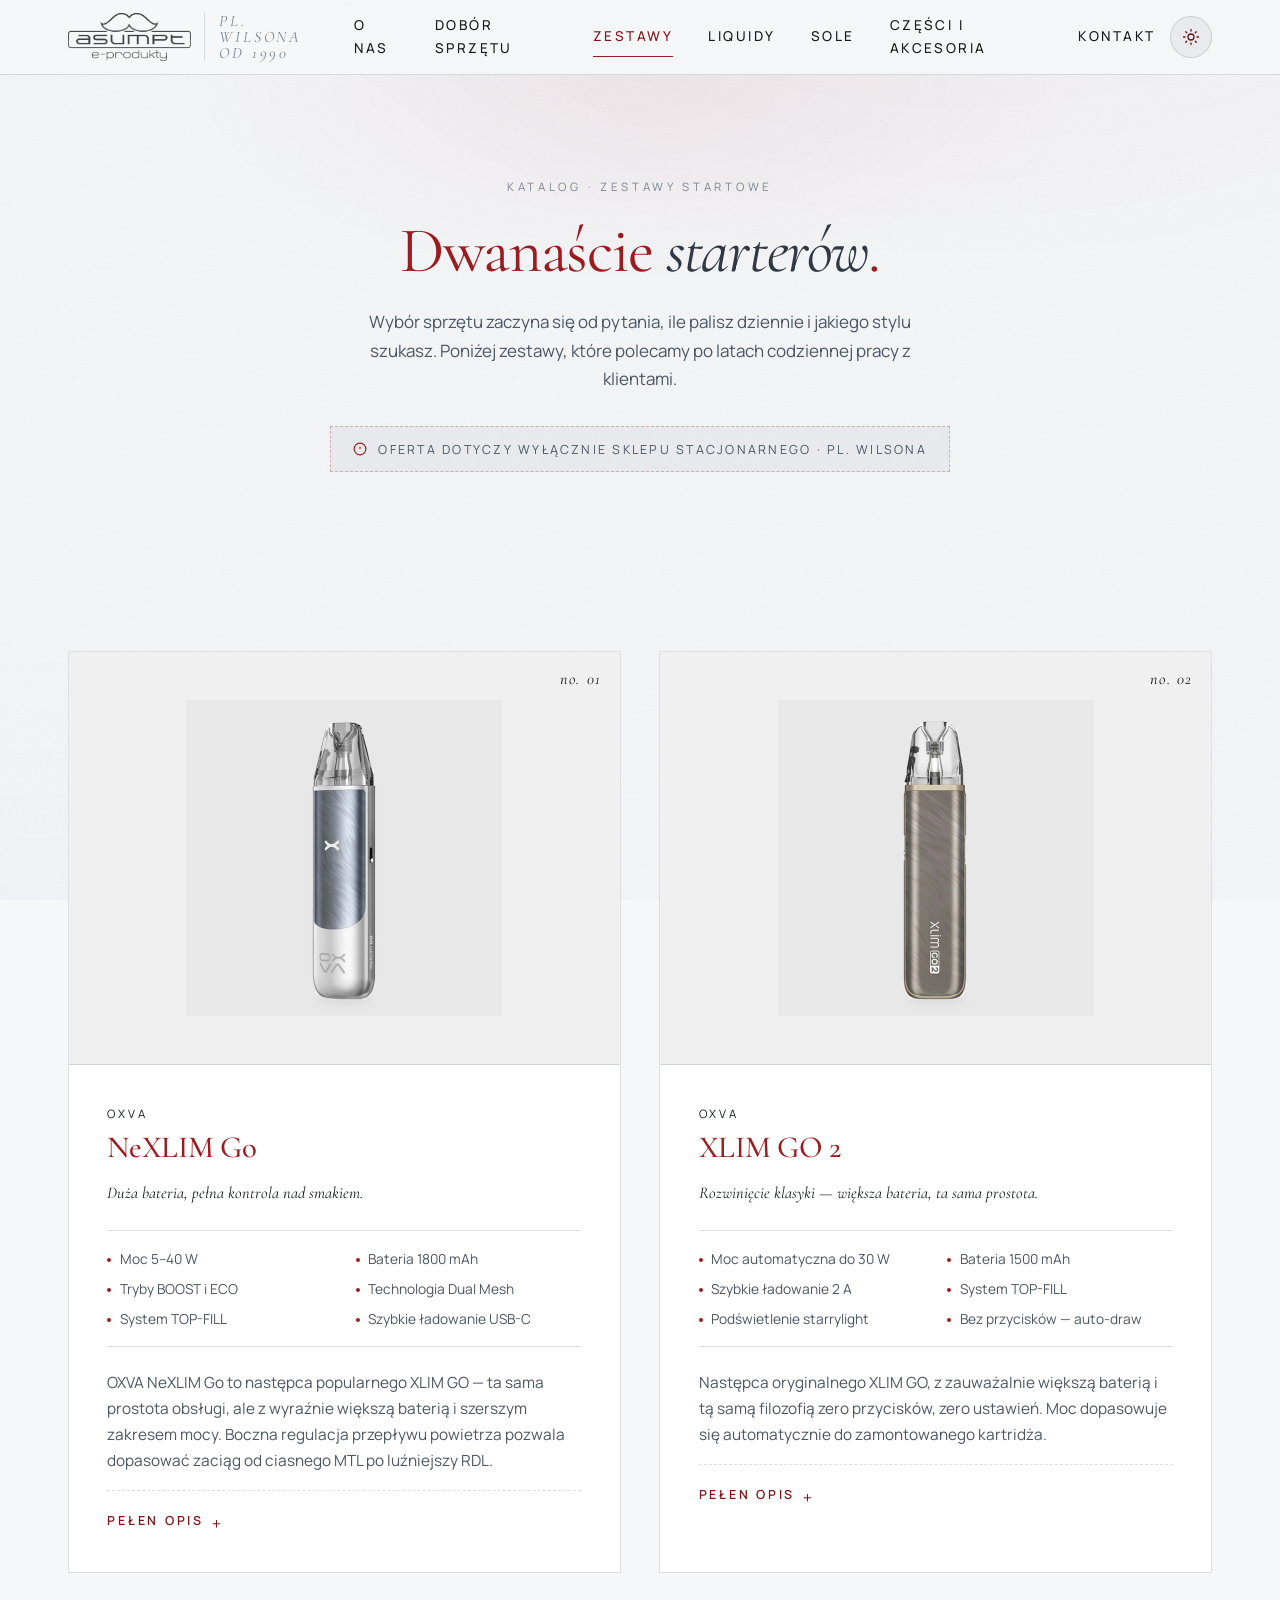
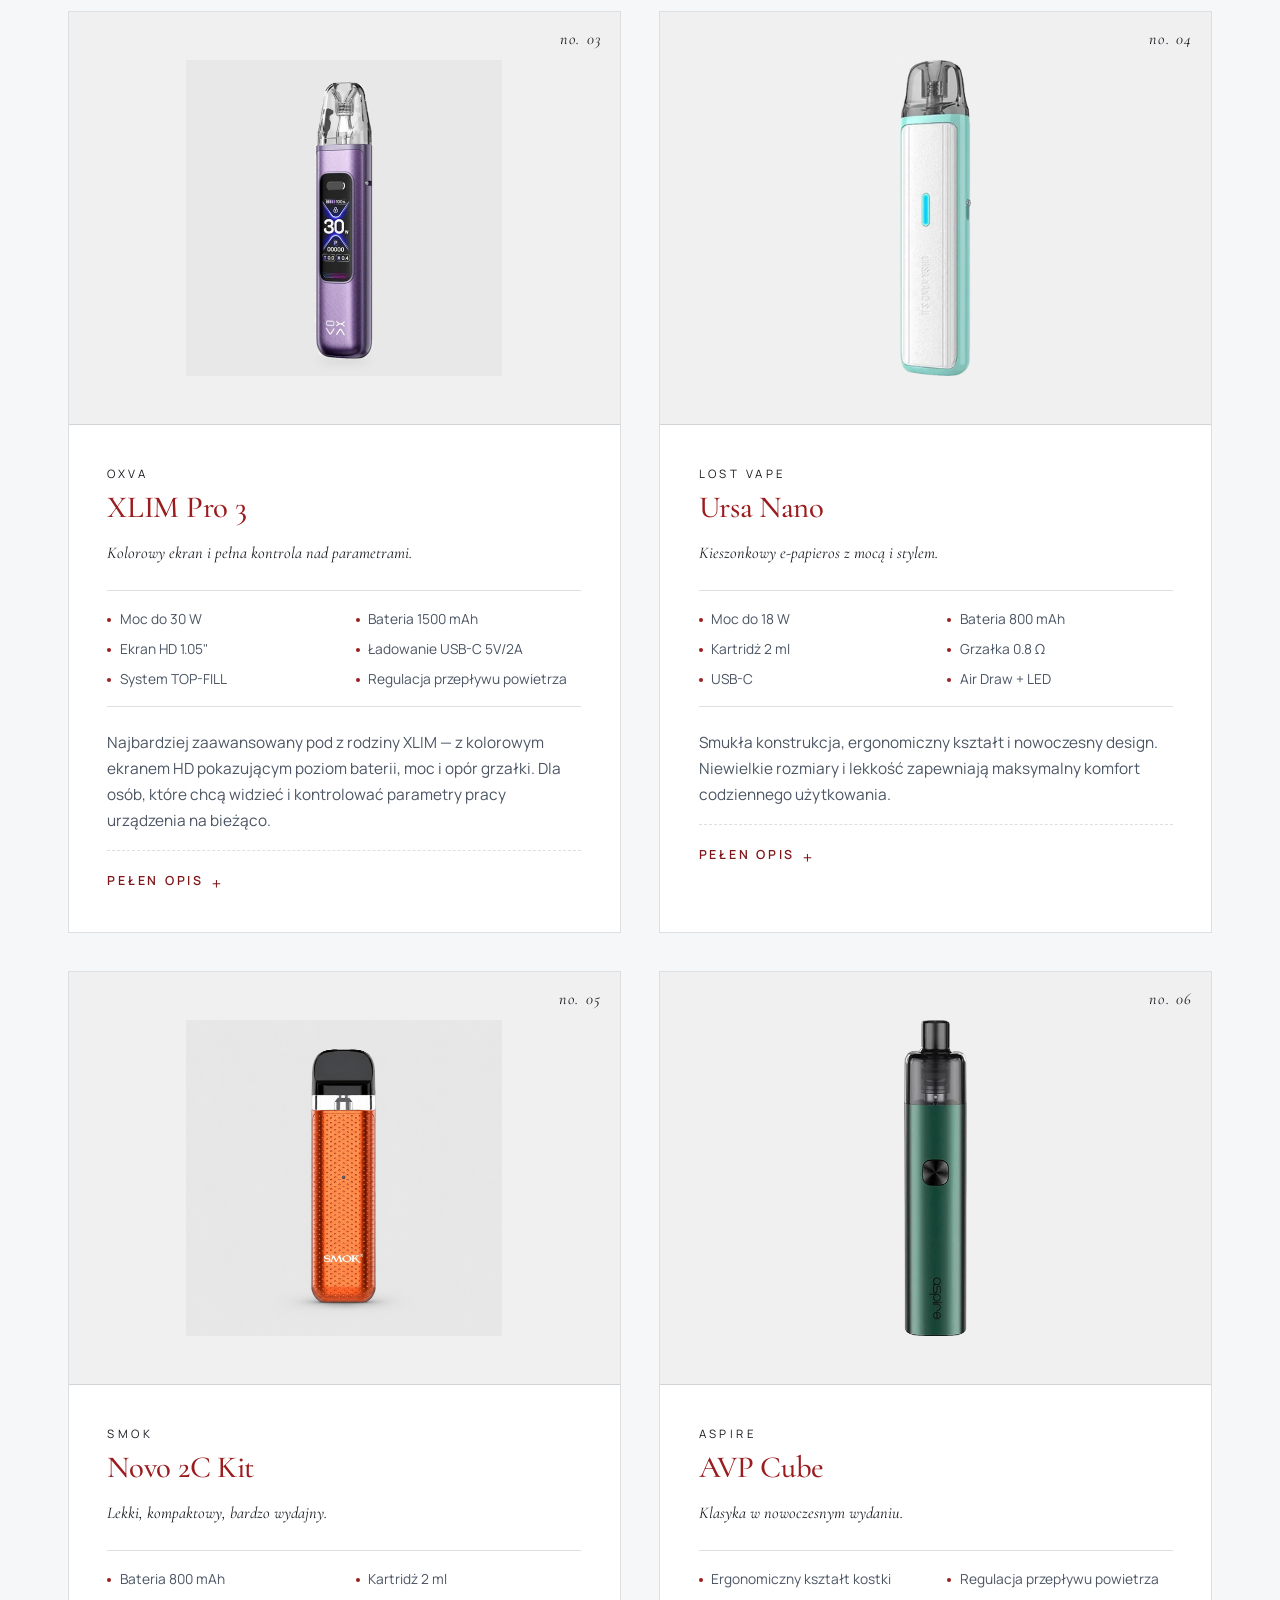
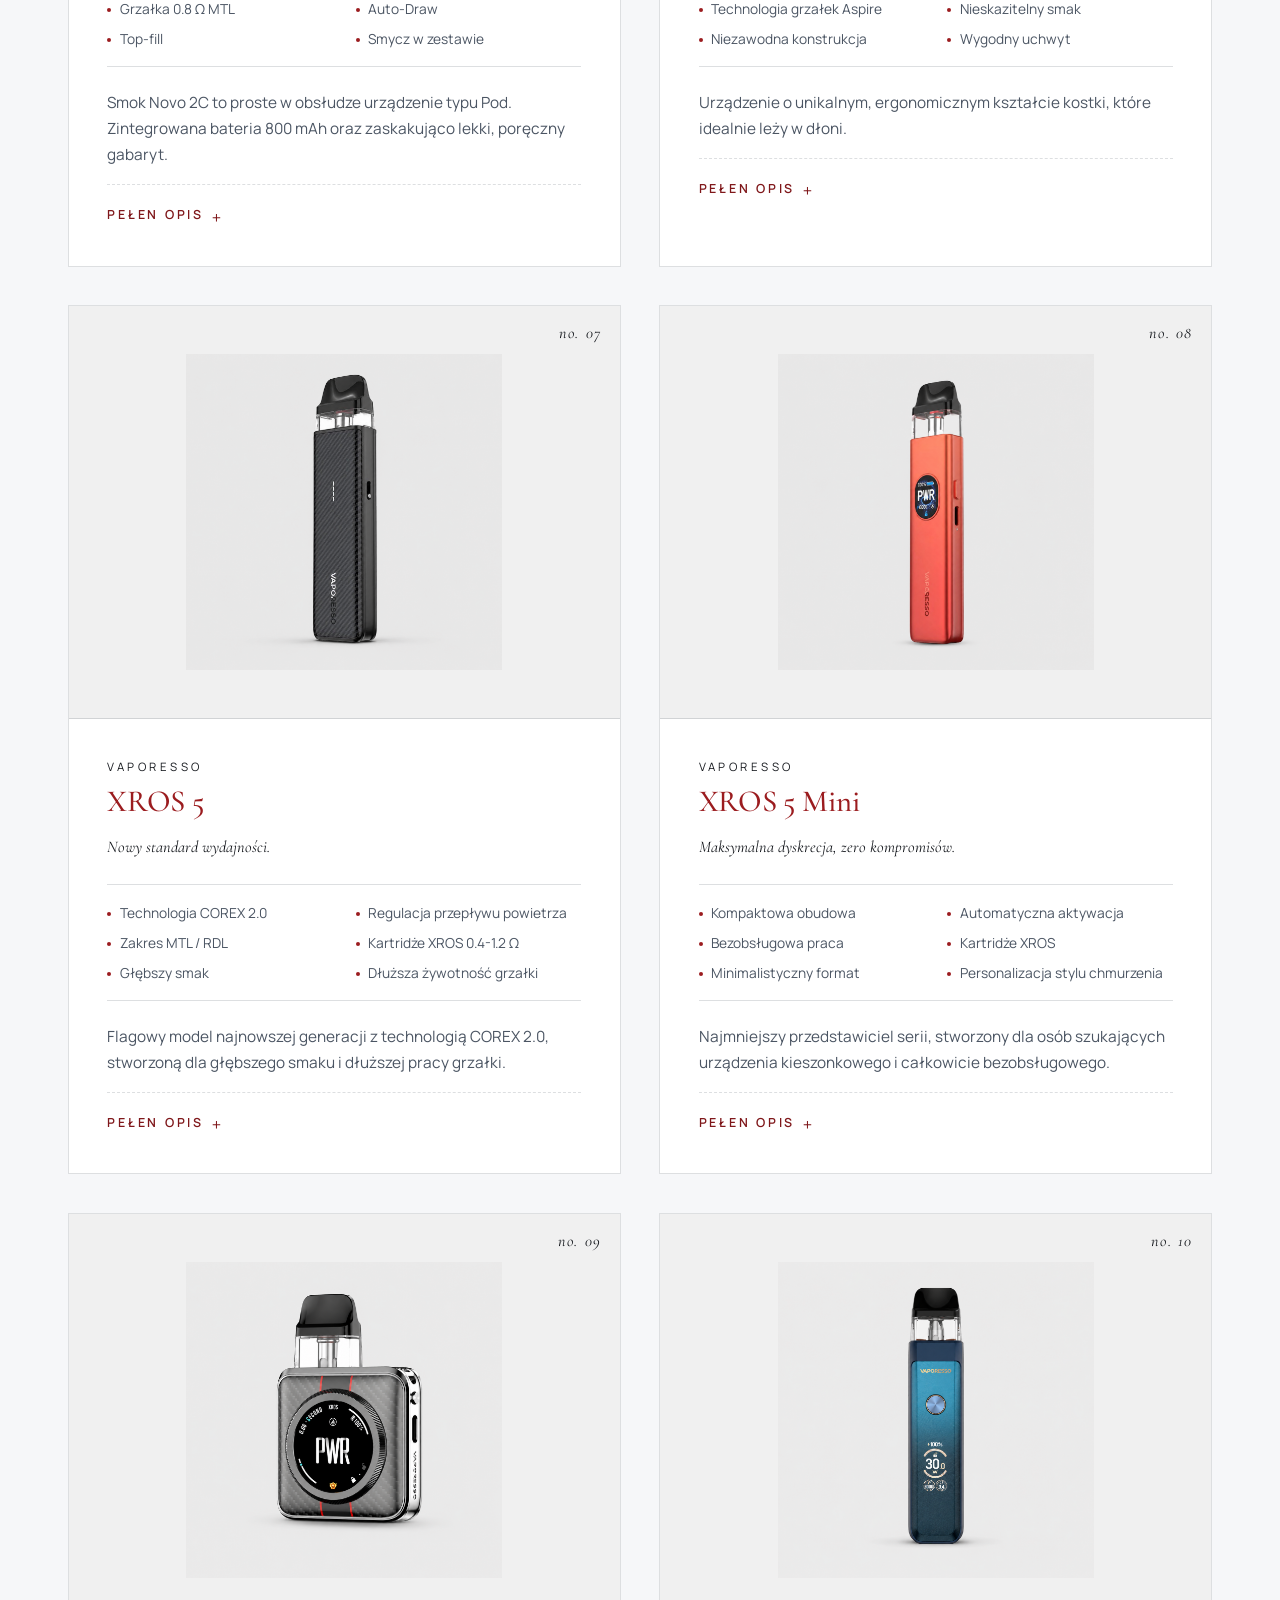
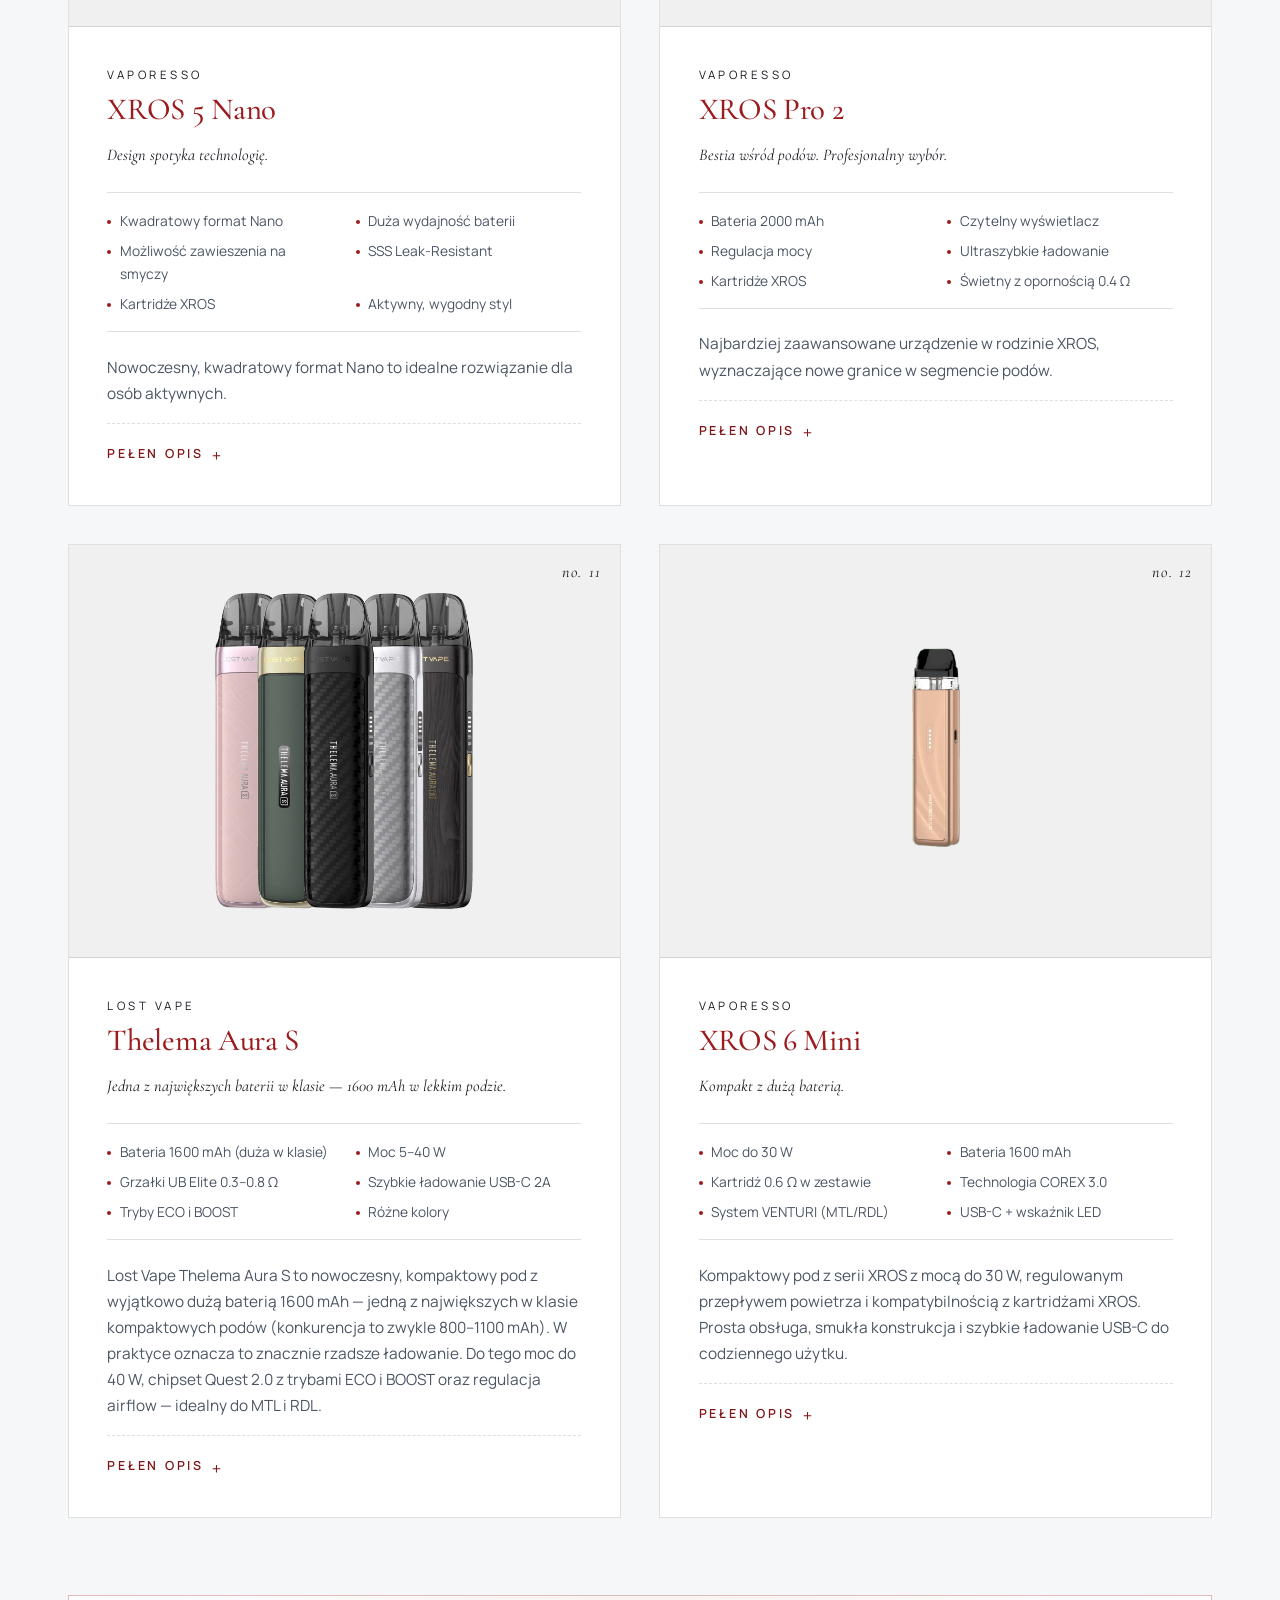
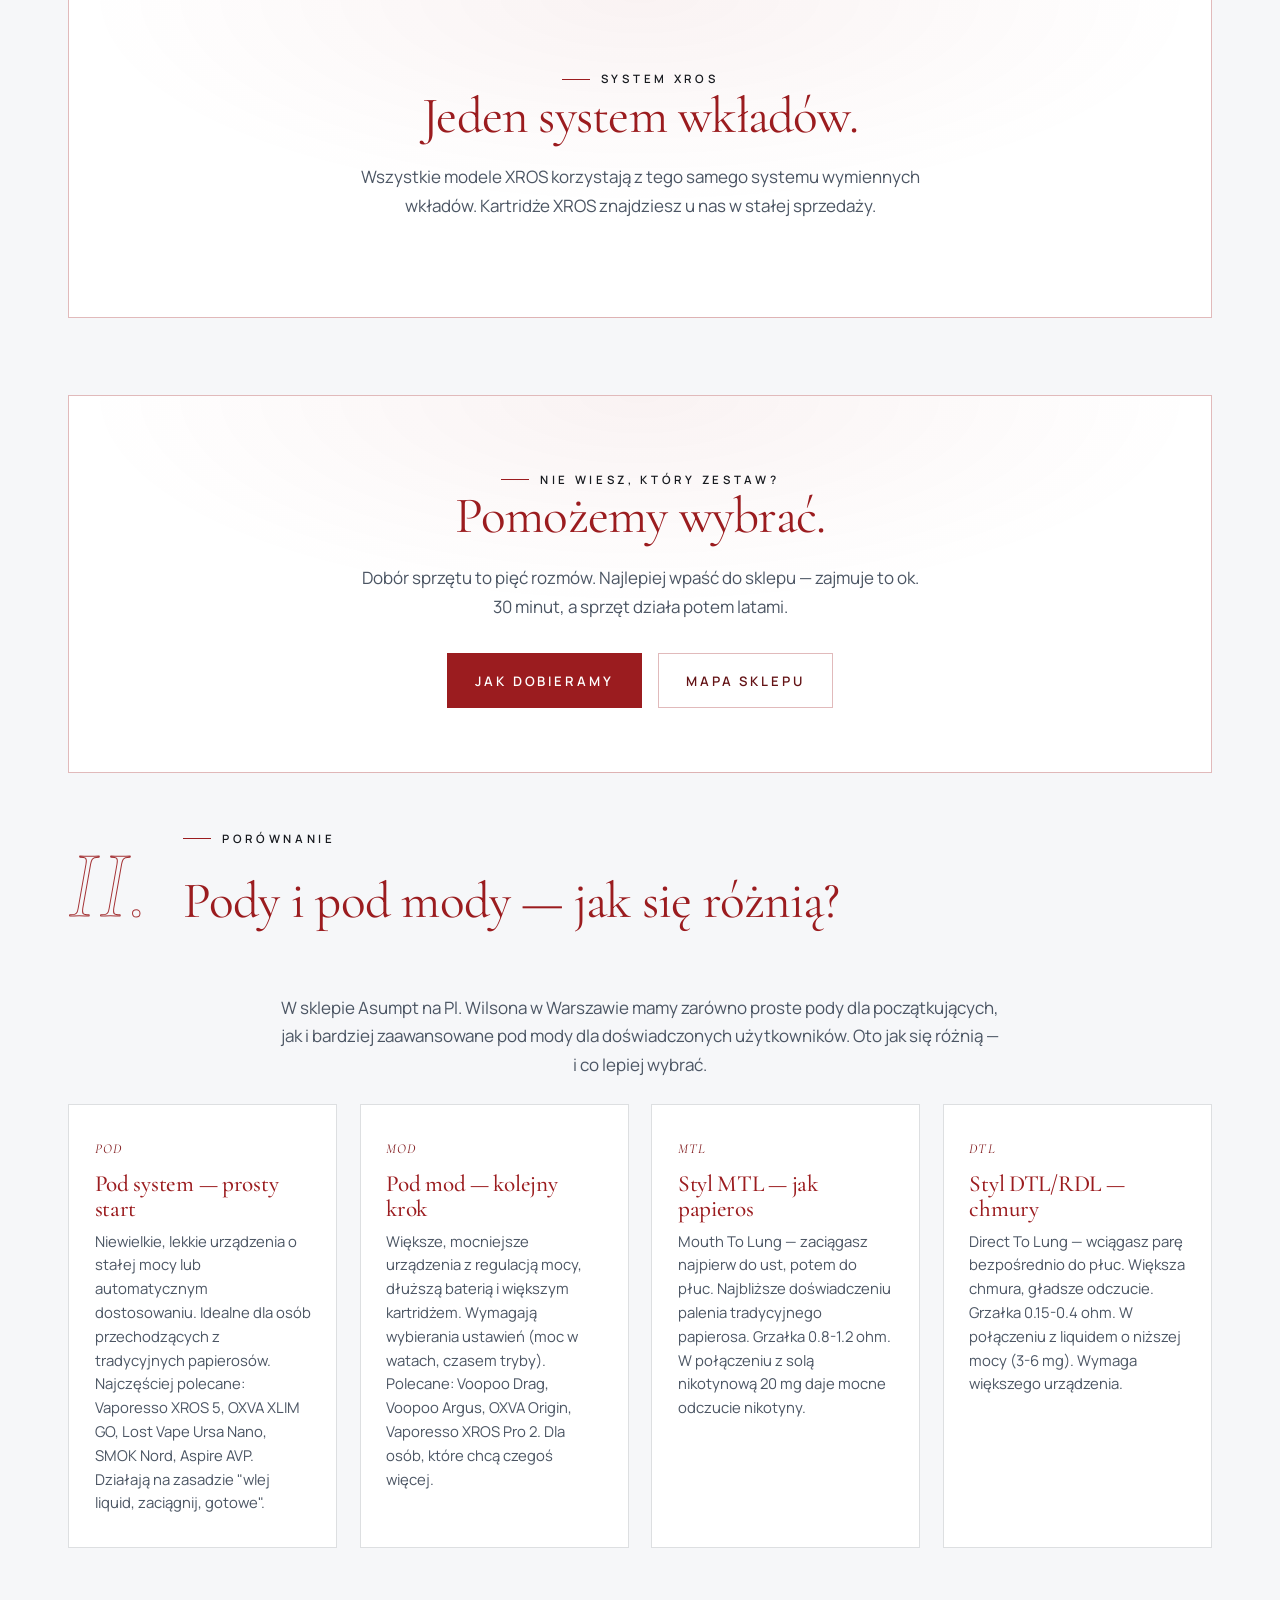
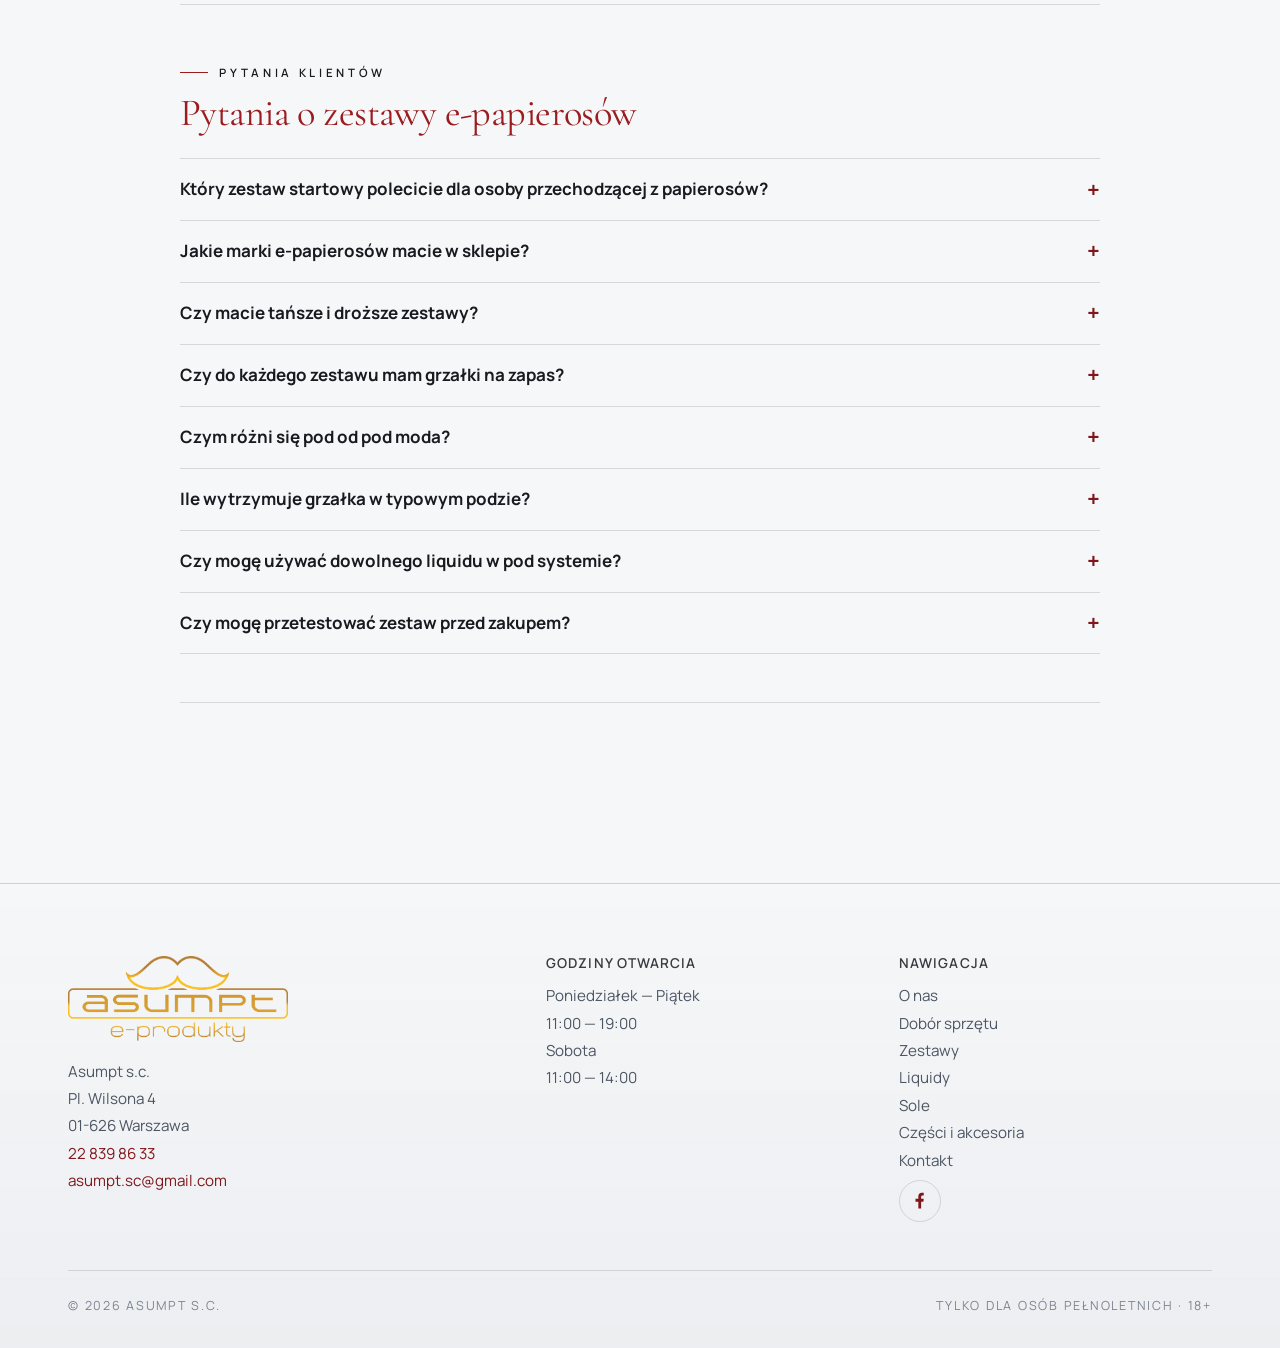
==== commit 0376a2d3: "Aktualizacja zestawów: nowe modele OXVA zamiast XLIM GO" ====
--- a/zestawy.html
+++ b/zestawy.html
@@ -257,7 +257,7 @@
     <section class="page-hero">
       <div class="container page-hero__inner reveal">
         <div class="page-hero__crumb">Katalog · Zestawy startowe</div>
-        <h1>Dziesięć <em class="serif-italic">starterów</em>.</h1>
+        <h1>Dwanaście <em class="serif-italic">starterów</em>.</h1>
         <p>Wybór sprzętu zaczyna się od pytania, ile palisz dziennie i jakiego stylu szukasz. Poniżej zestawy, które polecamy po latach codziennej pracy z klientami.</p>
         <div class="text-center mt-md">
           <span class="disclaimer-banner">
@@ -273,35 +273,87 @@
 
         <div class="product-grid">
 
-          <!-- 01. OXVA XLIM GO -->
-          <article class="product reveal" id="oxva-xlim-go">
+          <!-- 01. OXVA NeXLIM Go -->
+          <article class="product reveal" id="oxva-nexlim-go">
             <span class="product__index">no. 01</span>
-            <div class="product__image"><img src="assets/img/products/oxva-xlim-go.png" alt="OXVA XLIM GO Pod" loading="lazy"></div>
+            <div class="product__image"><img src="assets/img/products/oxva-nexlim-go.png" alt="OXVA NeXLIM Go" loading="lazy"></div>
             <div class="product__body">
               <div class="product__brand">OXVA</div>
-              <h2 class="product__title">XLIM GO Pod</h2>
-              <p class="product__tagline">Nowoczesność, wydajność i styl w jednym.</p>
+              <h2 class="product__title">NeXLIM Go</h2>
+              <p class="product__tagline">Duża bateria, pełna kontrola nad smakiem.</p>
+              <ul class="product__specs">
+                <li>Moc 5&ndash;40 W</li>
+                <li>Bateria 1800 mAh</li>
+                <li>Tryby BOOST i ECO</li>
+                <li>Technologia Dual Mesh</li>
+                <li>System TOP-FILL</li>
+                <li>Szybkie ładowanie USB-C</li>
+              </ul>
+              <div class="product__desc">
+                <p>OXVA NeXLIM Go to następca popularnego XLIM GO &mdash; ta sama prostota obsługi, ale z wyraźnie większą baterią i szerszym zakresem mocy. Boczna regulacja przepływu powietrza pozwala dopasować zaciąg od ciasnego MTL po luźniejszy RDL.</p>
+                <details>
+                  <summary>Pełen opis</summary>
+                  <p class="mt-sm">Bateria 1800 mAh z szybkim ładowaniem USB-C zapewnia długi czas pracy na jednym ładowaniu. Moc regulowana w zakresie 5&ndash;40 W z dwoma trybami: ECO (oszczędniejszy, spokojniejszy zaciąg) i BOOST (mocniejsza chmura i smak). Grzałki Dual Mesh odpowiadają za intensywne i trwałe oddawanie smaku, a system TOP-FILL pozwala napełniać kartridż bez wyjmowania go z urządzenia. Współpracuje z kartridżami NeXLIM o różnych opornościach &mdash; do liquidów zwykłych i soli nikotynowych.</p>
+                </details>
+              </div>
+            </div>
+          </article>
+
+          <!-- 02. OXVA XLIM GO 2 -->
+          <article class="product reveal" id="oxva-xlim-go-2">
+            <span class="product__index">no. 02</span>
+            <div class="product__image"><img src="assets/img/products/oxva-xlim-go2.png" alt="OXVA XLIM GO 2" loading="lazy"></div>
+            <div class="product__body">
+              <div class="product__brand">OXVA</div>
+              <h2 class="product__title">XLIM GO 2</h2>
+              <p class="product__tagline">Rozwinięcie klasyki &mdash; większa bateria, ta sama prostota.</p>
+              <ul class="product__specs">
+                <li>Moc automatyczna do 30 W</li>
+                <li>Bateria 1500 mAh</li>
+                <li>Szybkie ładowanie 2 A</li>
+                <li>System TOP-FILL</li>
+                <li>Podświetlenie starrylight</li>
+                <li>Bez przycisków &mdash; auto-draw</li>
+              </ul>
+              <div class="product__desc">
+                <p>Następca oryginalnego XLIM GO, z zauważalnie większą baterią i tą samą filozofią zero przycisków, zero ustawień. Moc dopasowuje się automatycznie do zamontowanego kartridża.</p>
+                <details>
+                  <summary>Pełen opis</summary>
+                  <p class="mt-sm">Bateria 1500 mAh wystarcza na cały dzień użytkowania, a szybkie ładowanie 2 A pozwala uzupełnić ok. 80% w około 30 minut. Automatyczna regulacja mocy do 30 W dopasowuje się do zastosowanego kartridża, dając stabilną pracę bez ręcznego ustawiania parametrów. Górny system napełniania minimalizuje ryzyko wycieków. Dioda &bdquo;breathing starrylight&rdquo; sygnalizuje poziom baterii w trzech kolorach. Kompatybilny z kartridżami serii XLIM V3 i EZ &mdash; do wyboru styl MTL lub RDL.</p>
+                </details>
+              </div>
+            </div>
+          </article>
+
+          <!-- 03. OXVA XLIM Pro 3 -->
+          <article class="product reveal" id="oxva-xlim-pro-3">
+            <span class="product__index">no. 03</span>
+            <div class="product__image"><img src="assets/img/products/oxva-xlim-pro-3.png" alt="OXVA XLIM Pro 3" loading="lazy"></div>
+            <div class="product__body">
+              <div class="product__brand">OXVA</div>
+              <h2 class="product__title">XLIM Pro 3</h2>
+              <p class="product__tagline">Kolorowy ekran i pełna kontrola nad parametrami.</p>
               <ul class="product__specs">
                 <li>Moc do 30 W</li>
-                <li>Bateria 1000 mAh</li>
-                <li>Kartridże 1.2 / 0.4 Ω</li>
+                <li>Bateria 1500 mAh</li>
+                <li>Ekran HD 1.05"</li>
+                <li>Ładowanie USB-C 5V/2A</li>
                 <li>System TOP-FILL</li>
-                <li>Wskaźnik LED</li>
-                <li>Tryby MTL i RDL</li>
-              </ul>
-              <div class="product__desc">
-                <p>OXVA XLIM GO Pod to innowacyjne i kompaktowe urządzenie łączące zaawansowaną technologię z eleganckim designem. Precyzyjna regulacja przepływu powietrza, zintegrowany system cewki i intuicyjny wskaźnik LED zapewniają wyjątkowe wrażenia smakowe.</p>
-                <details>
-                  <summary>Pełen opis</summary>
-                  <p class="mt-sm">Wyposażony w moc do 30 W i pojemną baterię 1000 mAh, XLIM GO oferuje długi czas użytkowania oraz intensywny smak na każdym poziomie mocy. Ergonomiczny system przepływu powietrza umożliwia dostosowanie stylu zaciągania do indywidualnych preferencji &mdash; idealny zarówno dla MTL, jak i RDL. Kartridże XLIM (1.2–0.4 Ω) obsługują system TOP-FILL eliminujący ryzyko wycieków.</p>
-                </details>
-              </div>
-            </div>
-          </article>
-
-          <!-- 02. Lost Vape Ursa Nano -->
+                <li>Regulacja przepływu powietrza</li>
+              </ul>
+              <div class="product__desc">
+                <p>Najbardziej zaawansowany pod z rodziny XLIM &mdash; z kolorowym ekranem HD pokazującym poziom baterii, moc i opór grzałki. Dla osób, które chcą widzieć i kontrolować parametry pracy urządzenia na bieżąco.</p>
+                <details>
+                  <summary>Pełen opis</summary>
+                  <p class="mt-sm">Bateria 1500 mAh zapewnia komfortowe użytkowanie przez cały dzień, a regulowana moc do 30 W pozwala dopasować intensywność zarówno pod MTL, jak i RDL. Ekran HD 1.05" w czasie rzeczywistym pokazuje poziom baterii, ustawioną moc, opór grzałki i licznik zaciągnięć. Aktywacja zaciągnięciem lub przyciskiem, boczna regulacja przepływu powietrza, szybkie ładowanie USB-C (5V/2A) oraz system TOP-FILL eliminujący wycieki. Kompatybilny z kartridżami serii XLIM V3 i EZ.</p>
+                </details>
+              </div>
+            </div>
+          </article>
+
+          <!-- 04. Lost Vape Ursa Nano -->
           <article class="product reveal" id="lost-vape-ursa-nano">
-            <span class="product__index">no. 02</span>
+            <span class="product__index">no. 04</span>
             <div class="product__image"><img src="assets/img/products/lost-vape-ursa-nano.png" alt="Lost Vape Ursa Nano" loading="lazy"></div>
             <div class="product__body">
               <div class="product__brand">Lost Vape</div>
@@ -325,9 +377,9 @@
             </div>
           </article>
 
-          <!-- 03. Smok Novo 2C -->
+          <!-- 05. Smok Novo 2C -->
           <article class="product reveal" id="smok-novo-2c">
-            <span class="product__index">no. 03</span>
+            <span class="product__index">no. 05</span>
             <div class="product__image"><img src="assets/img/products/smok-novo-2c.png" alt="Smok Novo 2C Kit" loading="lazy"></div>
             <div class="product__body">
               <div class="product__brand">SMOK</div>
@@ -351,9 +403,9 @@
             </div>
           </article>
 
-          <!-- 04. Aspire AVP Cube -->
+          <!-- 06. Aspire AVP Cube -->
           <article class="product reveal" id="aspire-avp-cube">
-            <span class="product__index">no. 04</span>
+            <span class="product__index">no. 06</span>
             <div class="product__image"><img src="assets/img/products/aspire-avp-cube.png" alt="Aspire AVP Cube" loading="lazy"></div>
             <div class="product__body">
               <div class="product__brand">Aspire</div>
@@ -377,9 +429,9 @@
             </div>
           </article>
 
-          <!-- 05. Vaporesso XROS 5 -->
+          <!-- 07. Vaporesso XROS 5 -->
           <article class="product reveal" id="vaporesso-xros-5">
-            <span class="product__index">no. 05</span>
+            <span class="product__index">no. 07</span>
             <div class="product__image"><img src="assets/img/products/vaporesso-xros-5.png" alt="Vaporesso XROS 5" loading="lazy"></div>
             <div class="product__body">
               <div class="product__brand">Vaporesso</div>
@@ -403,9 +455,9 @@
             </div>
           </article>
 
-          <!-- 06. Vaporesso XROS 5 Mini -->
+          <!-- 08. Vaporesso XROS 5 Mini -->
           <article class="product reveal" id="vaporesso-xros-5-mini">
-            <span class="product__index">no. 06</span>
+            <span class="product__index">no. 08</span>
             <div class="product__image"><img src="assets/img/products/vaporesso-xros-5-mini.png" alt="Vaporesso XROS 5 Mini" loading="lazy"></div>
             <div class="product__body">
               <div class="product__brand">Vaporesso</div>
@@ -429,9 +481,9 @@
             </div>
           </article>
 
-          <!-- 07. Vaporesso XROS 5 Nano -->
+          <!-- 09. Vaporesso XROS 5 Nano -->
           <article class="product reveal" id="vaporesso-xros-5-nano">
-            <span class="product__index">no. 07</span>
+            <span class="product__index">no. 09</span>
             <div class="product__image"><img src="assets/img/products/vaporesso-xros-5-nano.png" alt="Vaporesso XROS 5 Nano" loading="lazy"></div>
             <div class="product__body">
               <div class="product__brand">Vaporesso</div>
@@ -455,9 +507,9 @@
             </div>
           </article>
 
-          <!-- 08. Vaporesso XROS Pro 2 -->
+          <!-- 10. Vaporesso XROS Pro 2 -->
           <article class="product reveal" id="vaporesso-xros-pro-2">
-            <span class="product__index">no. 08</span>
+            <span class="product__index">no. 10</span>
             <div class="product__image"><img src="assets/img/products/vaporesso-xros-pro-2.png" alt="Vaporesso XROS Pro 2" loading="lazy"></div>
             <div class="product__body">
               <div class="product__brand">Vaporesso</div>
@@ -481,9 +533,9 @@
             </div>
           </article>
 
-          <!-- 09. Lost Vape Thelema Aura S -->
+          <!-- 11. Lost Vape Thelema Aura S -->
           <article class="product reveal" id="lost-vape-thelema-aura-s">
-            <span class="product__index">no. 09</span>
+            <span class="product__index">no. 11</span>
             <div class="product__image"><img src="assets/img/products/lost-vape-thelema-aura-s.png" alt="Lost Vape Thelema Aura S" loading="lazy"></div>
             <div class="product__body">
               <div class="product__brand">Lost Vape</div>
@@ -507,9 +559,9 @@
             </div>
           </article>
 
-          <!-- 10. Vaporesso XROS 6 Mini -->
+          <!-- 12. Vaporesso XROS 6 Mini -->
           <article class="product reveal" id="vaporesso-xros-6-mini">
-            <span class="product__index">no. 10</span>
+            <span class="product__index">no. 12</span>
             <div class="product__image"><img src="assets/img/products/vaporesso-xros-6-mini.png" alt="Vaporesso XROS 6 Mini" loading="lazy"></div>
             <div class="product__body">
               <div class="product__brand">Vaporesso</div>
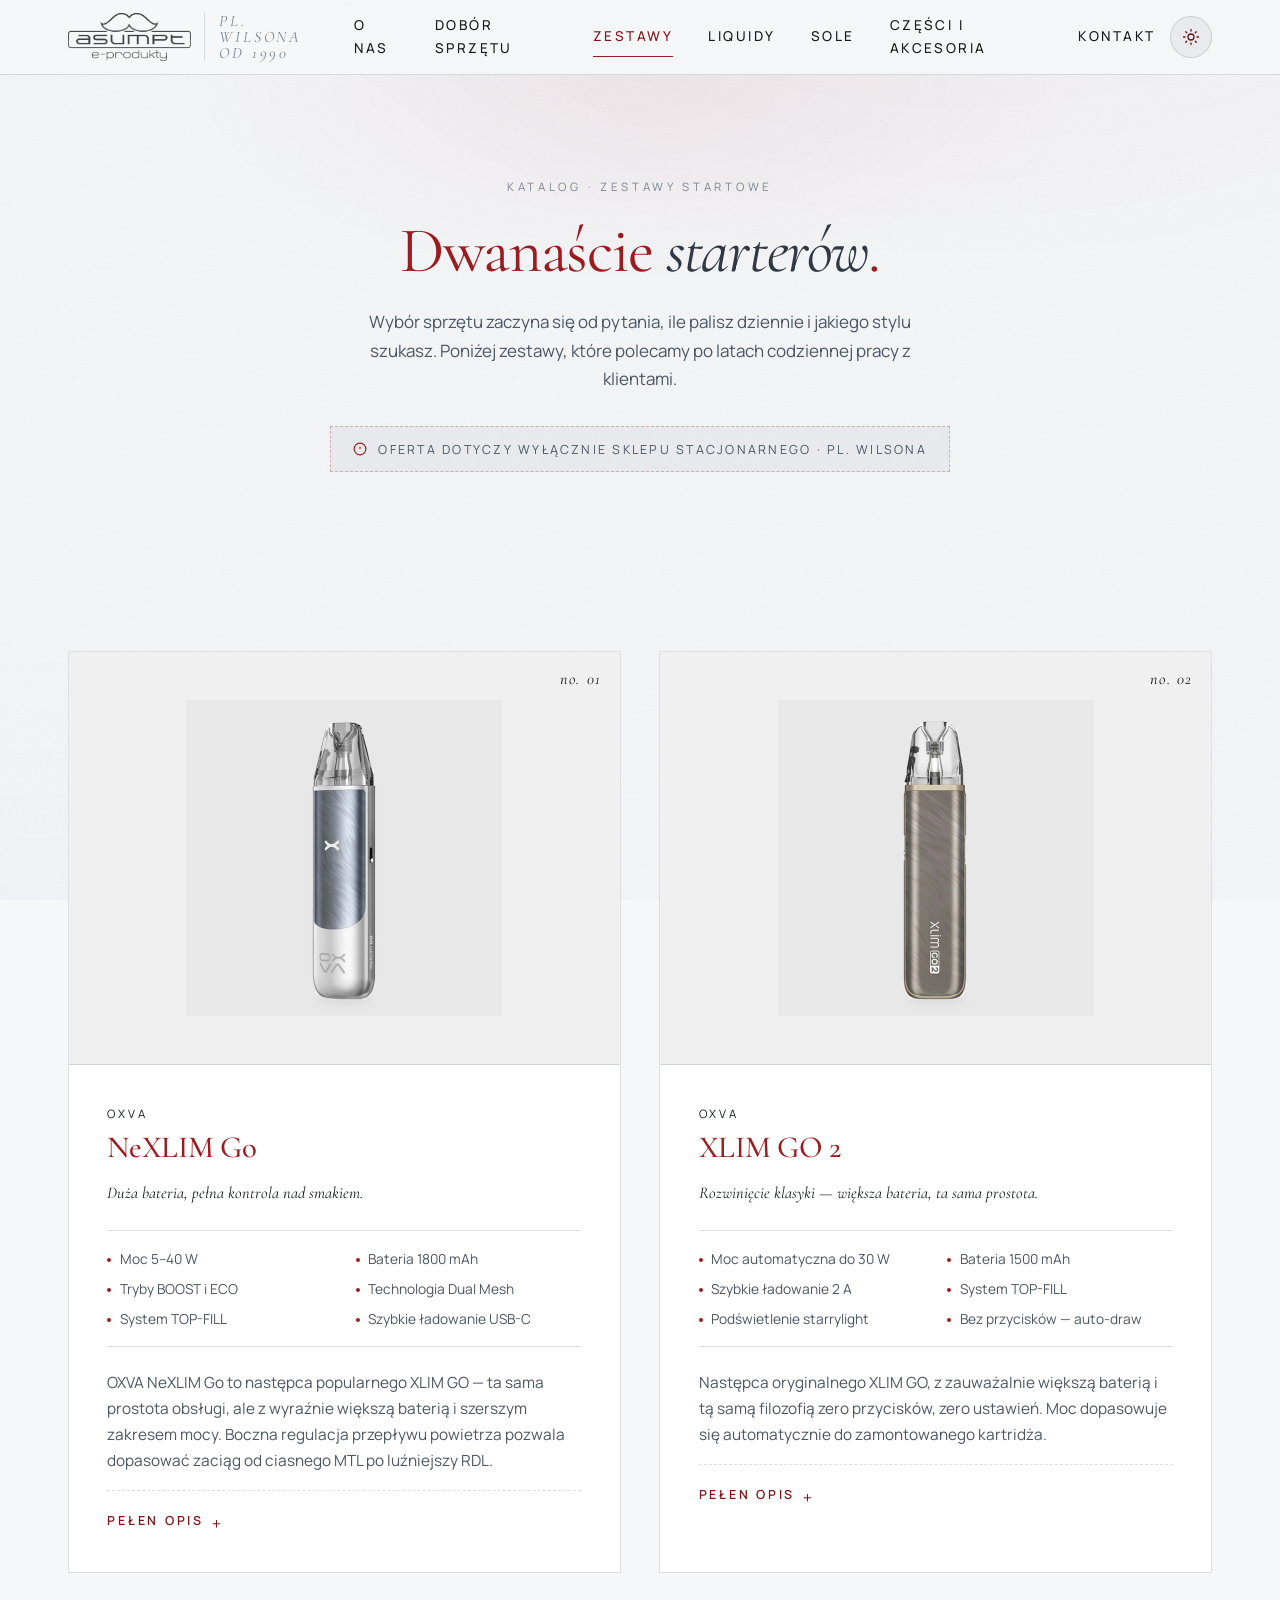
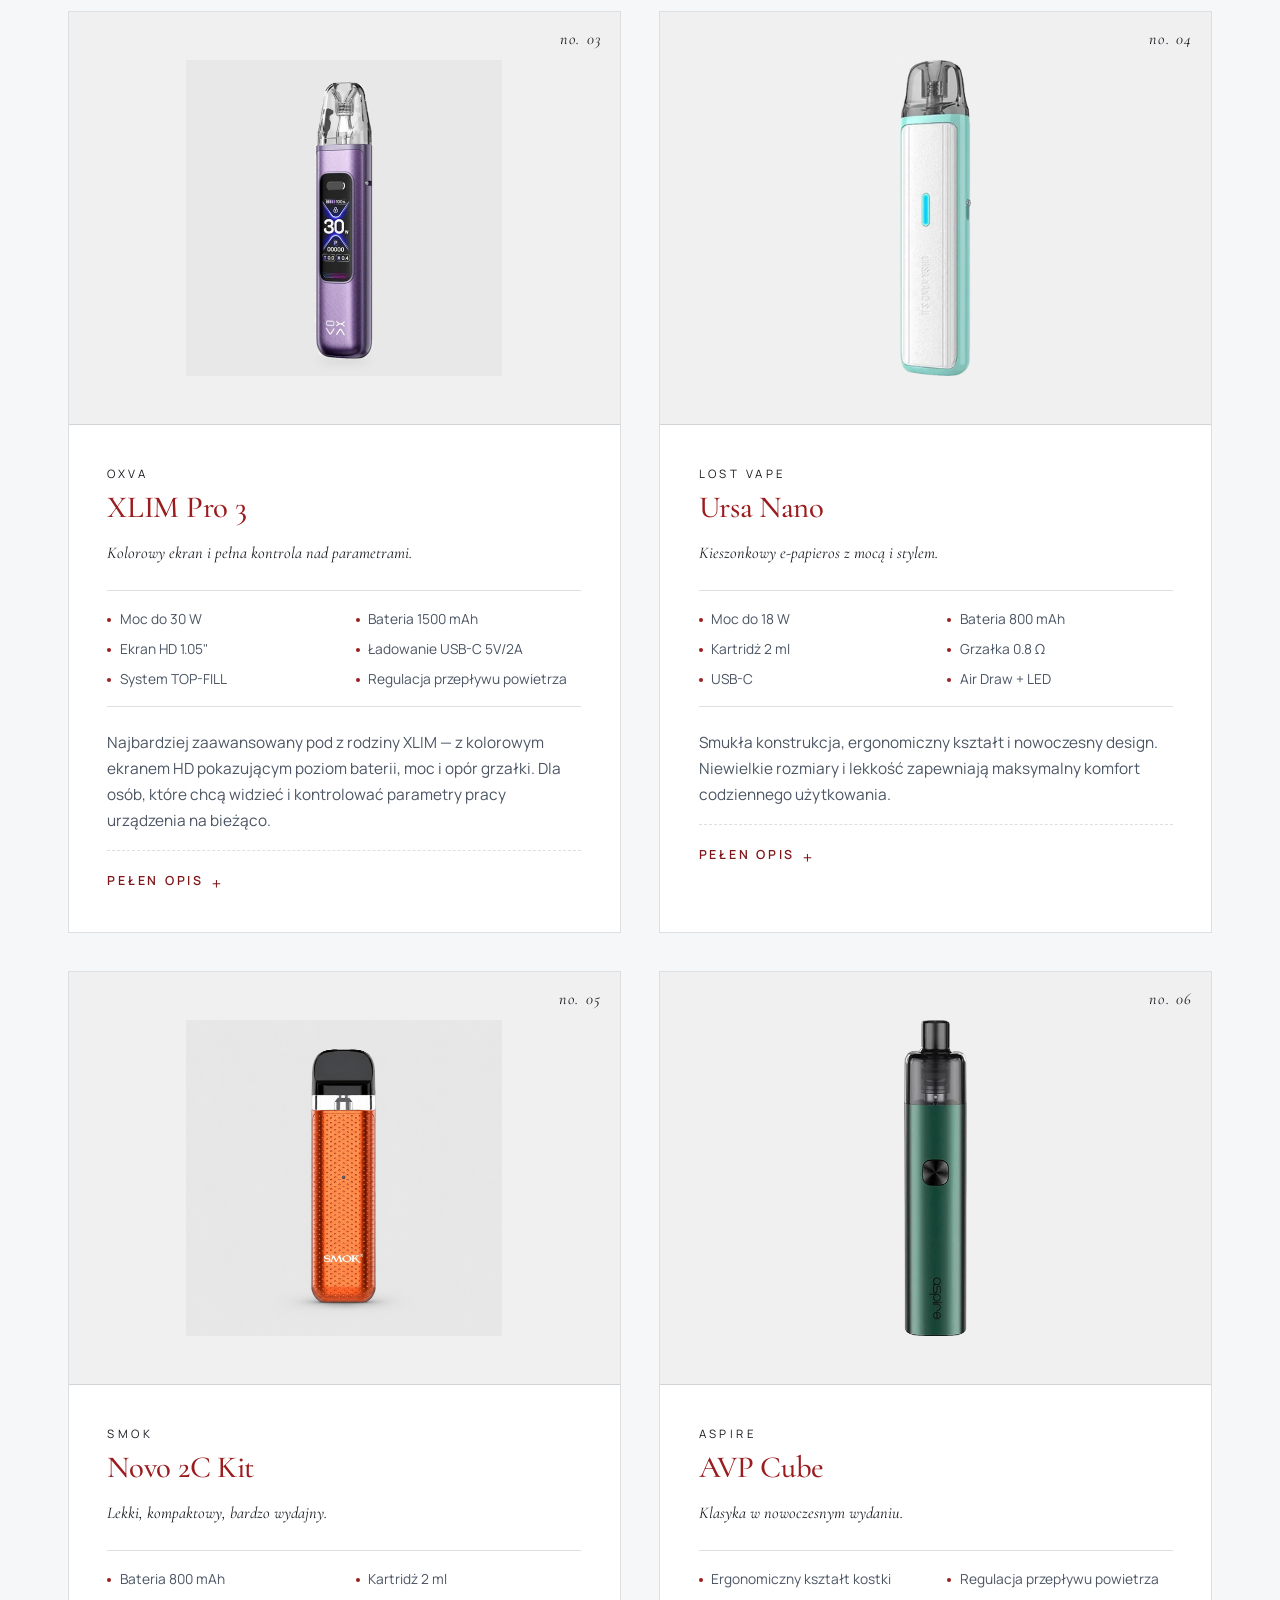
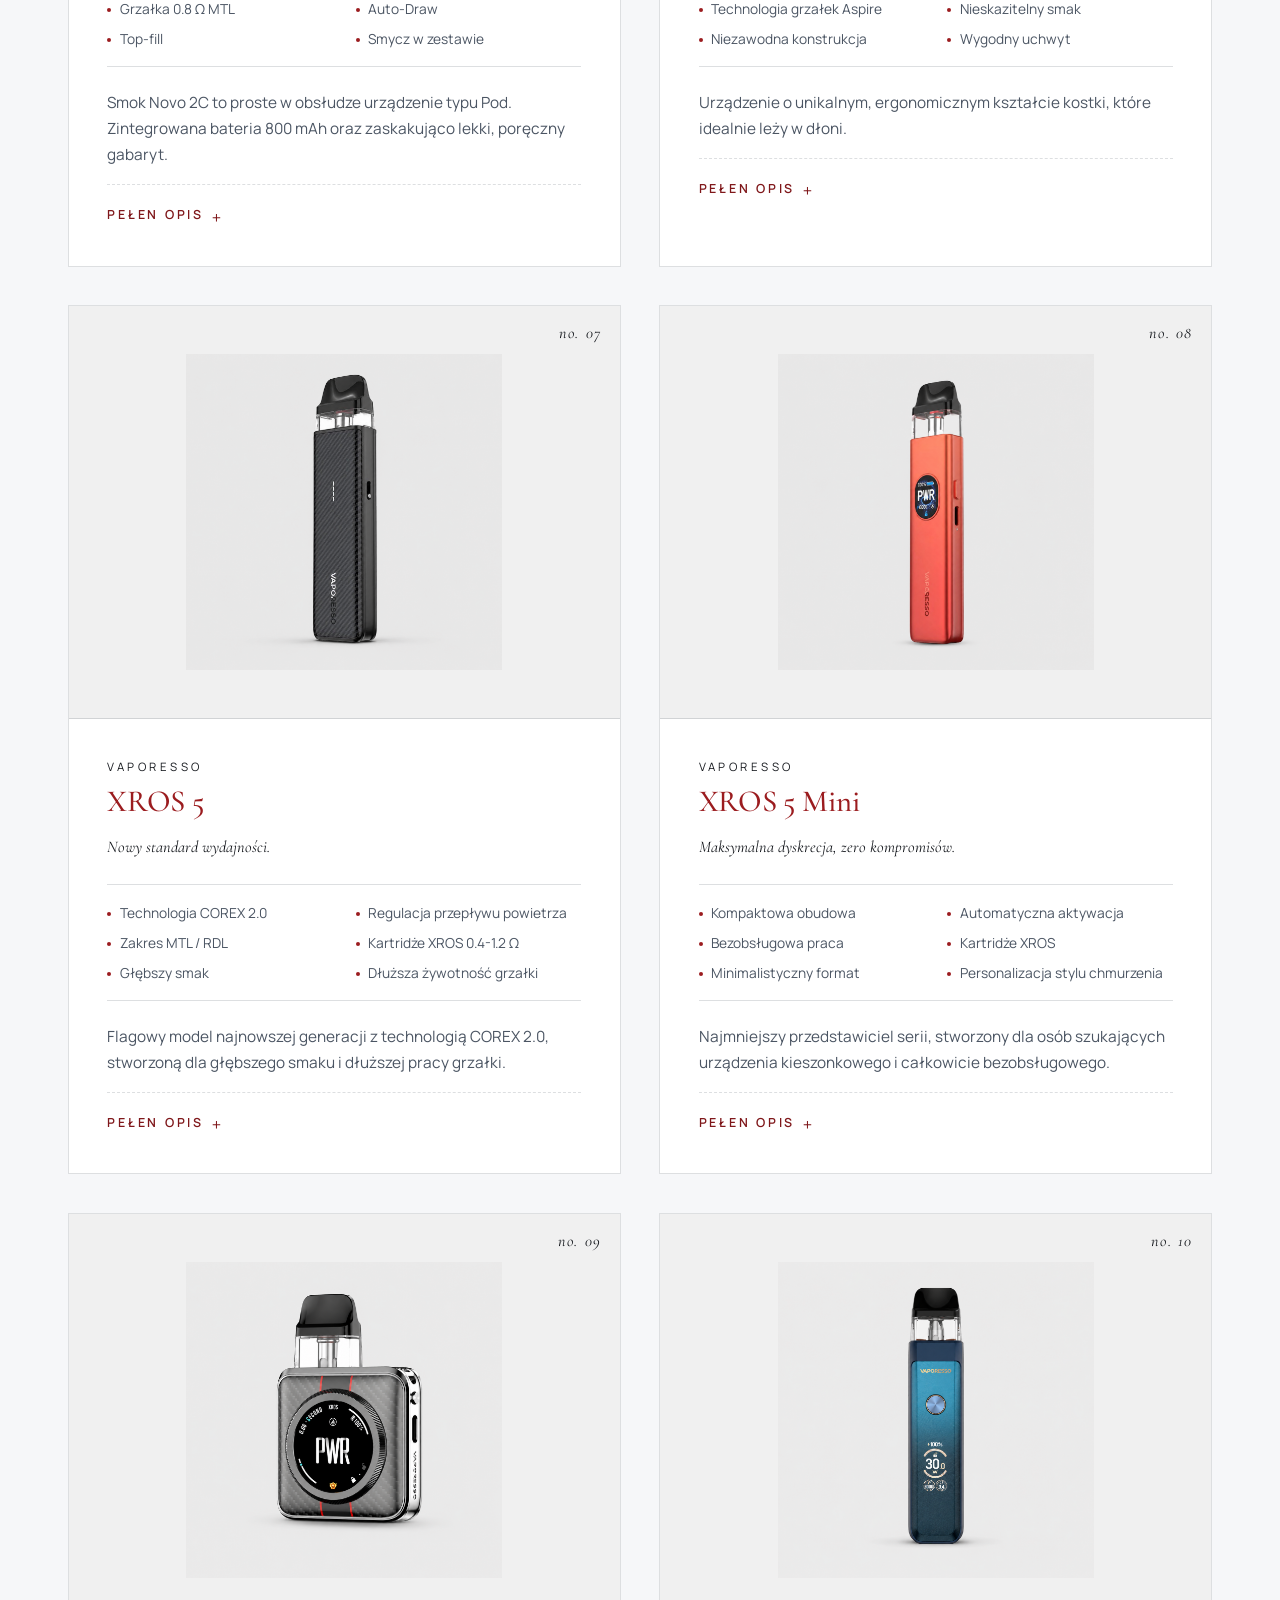
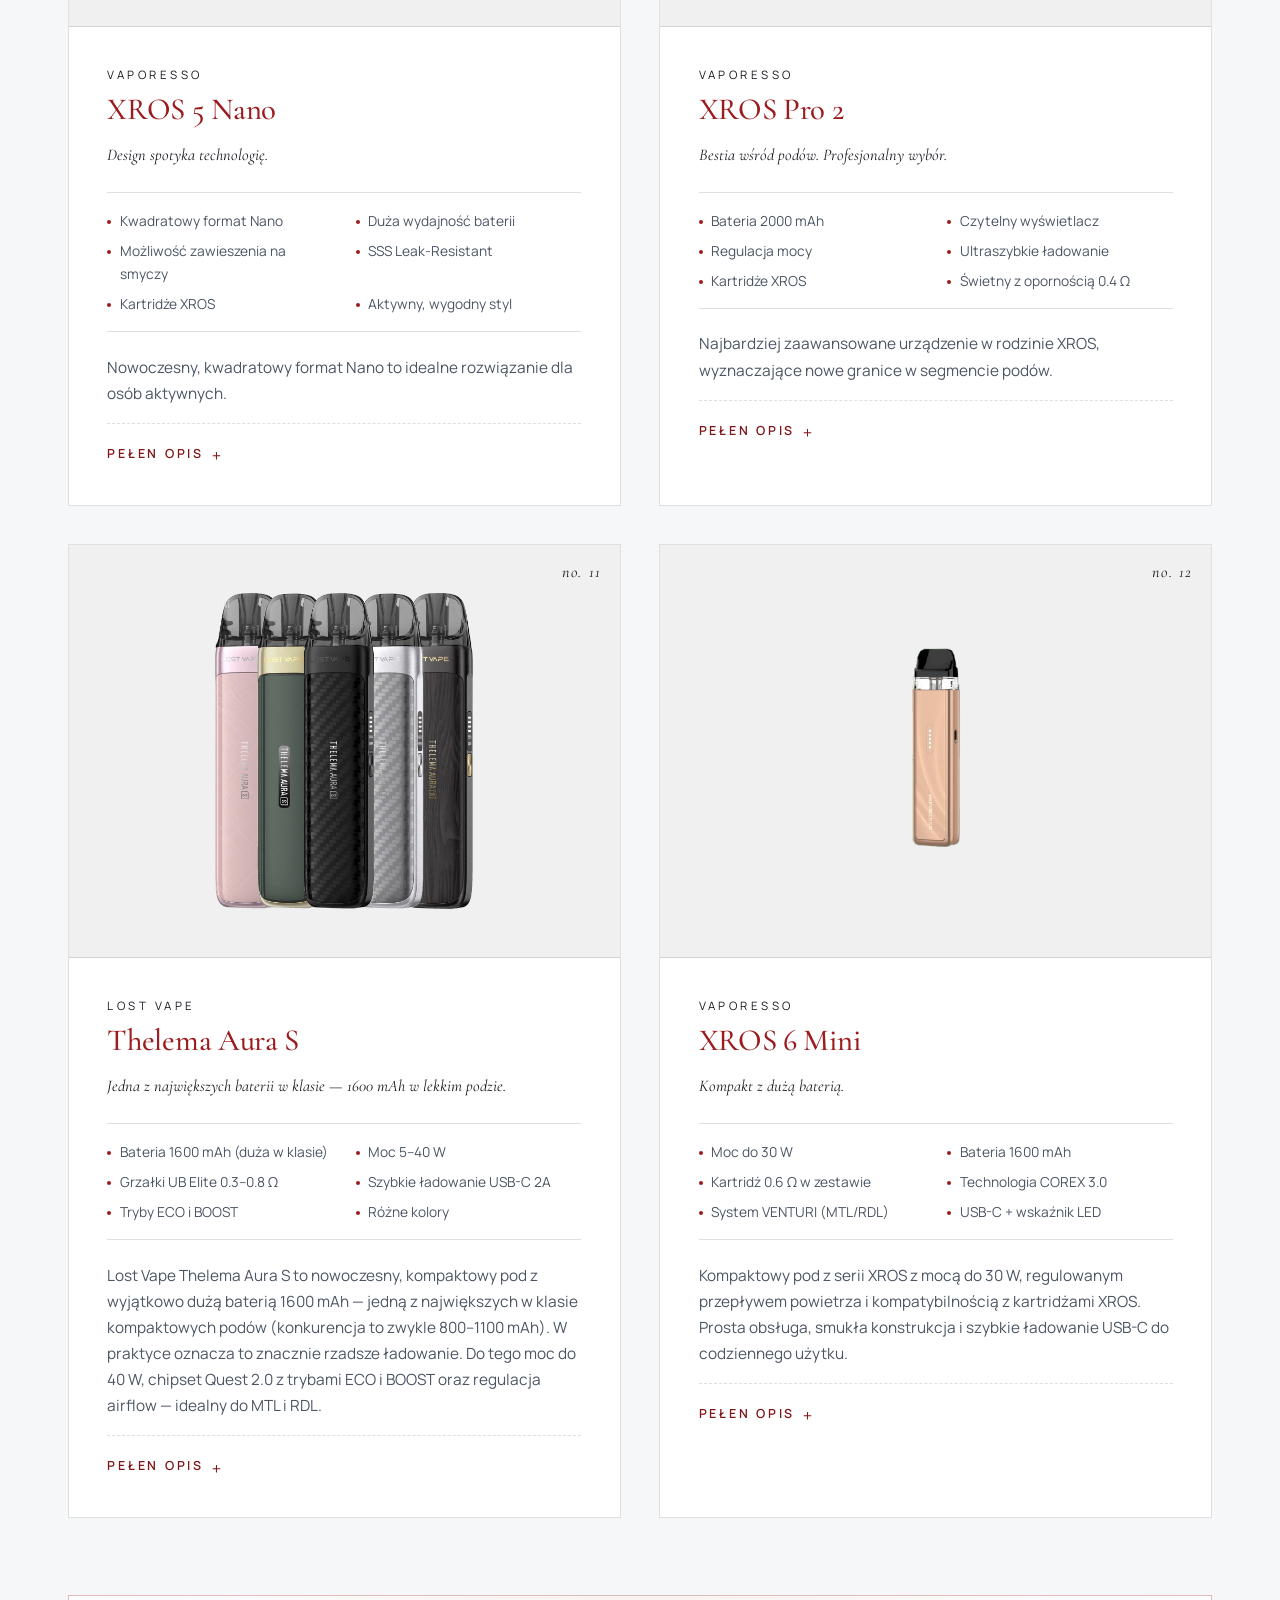
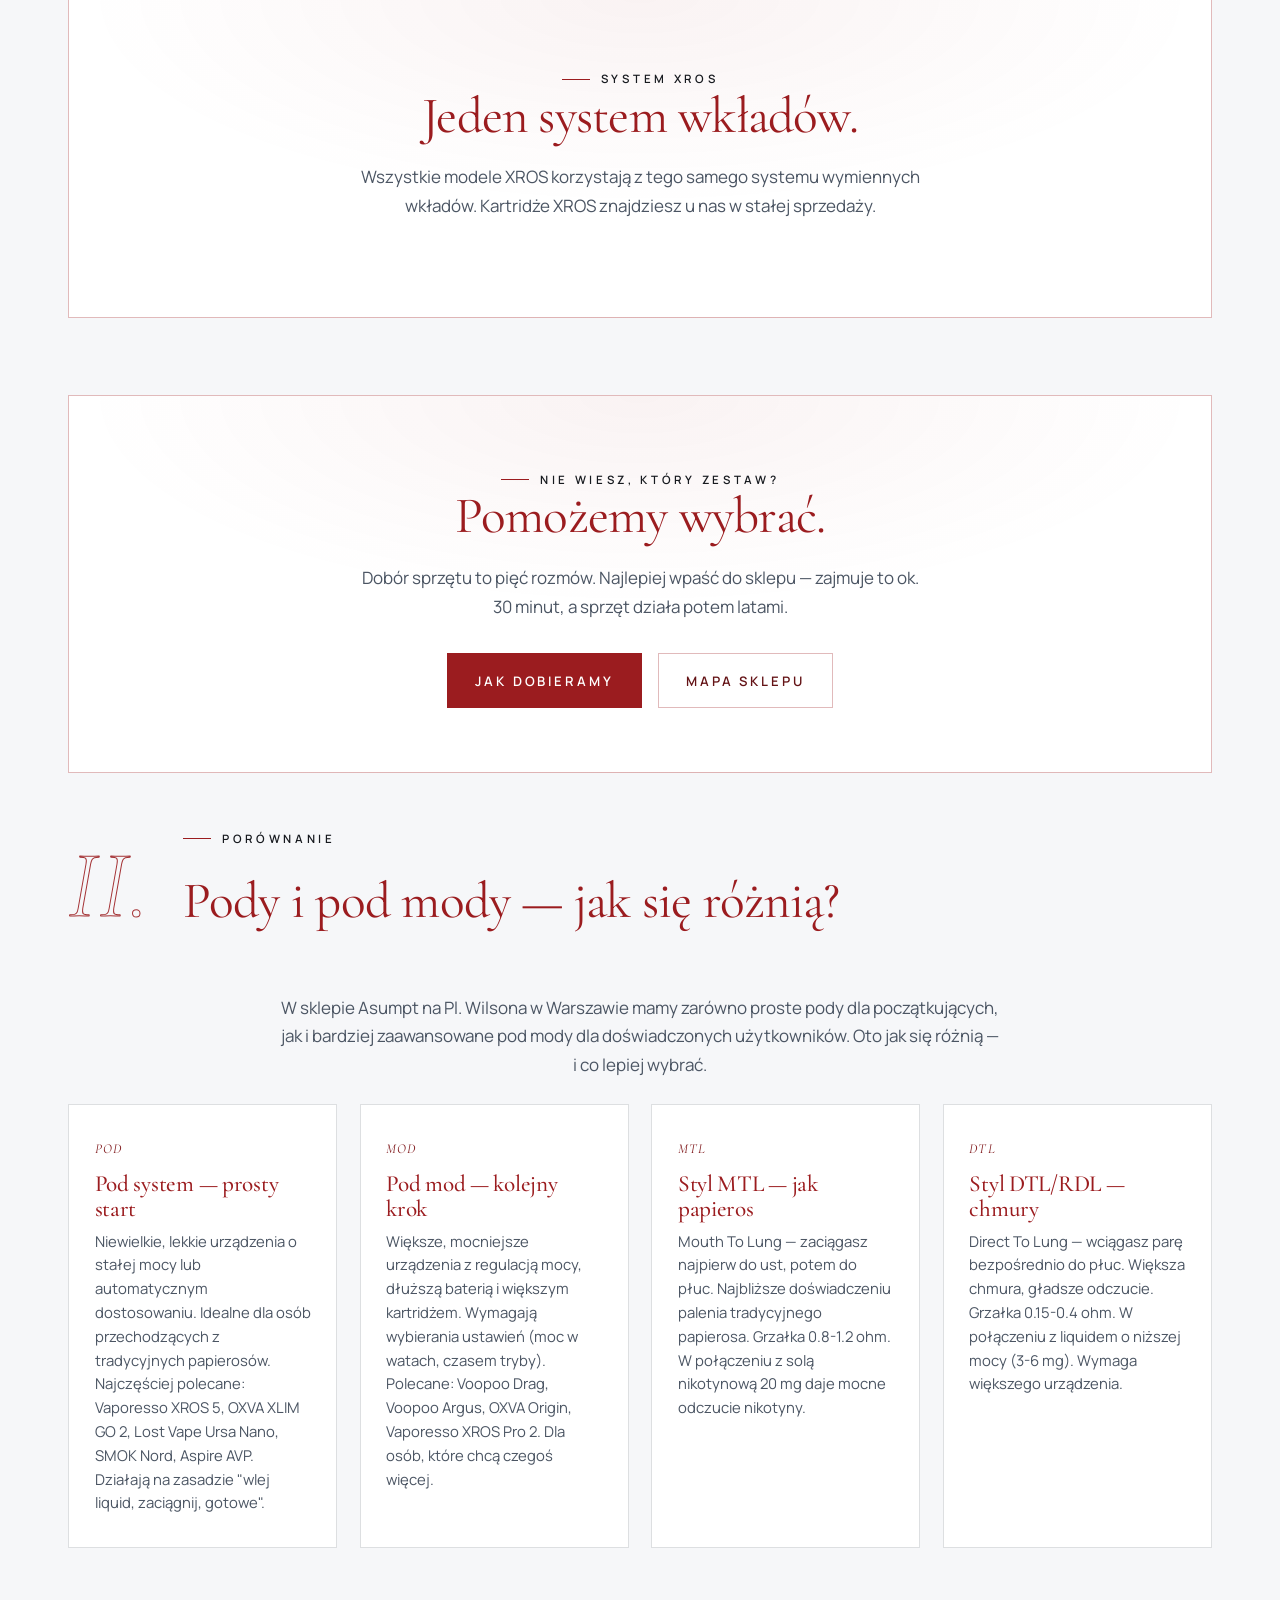
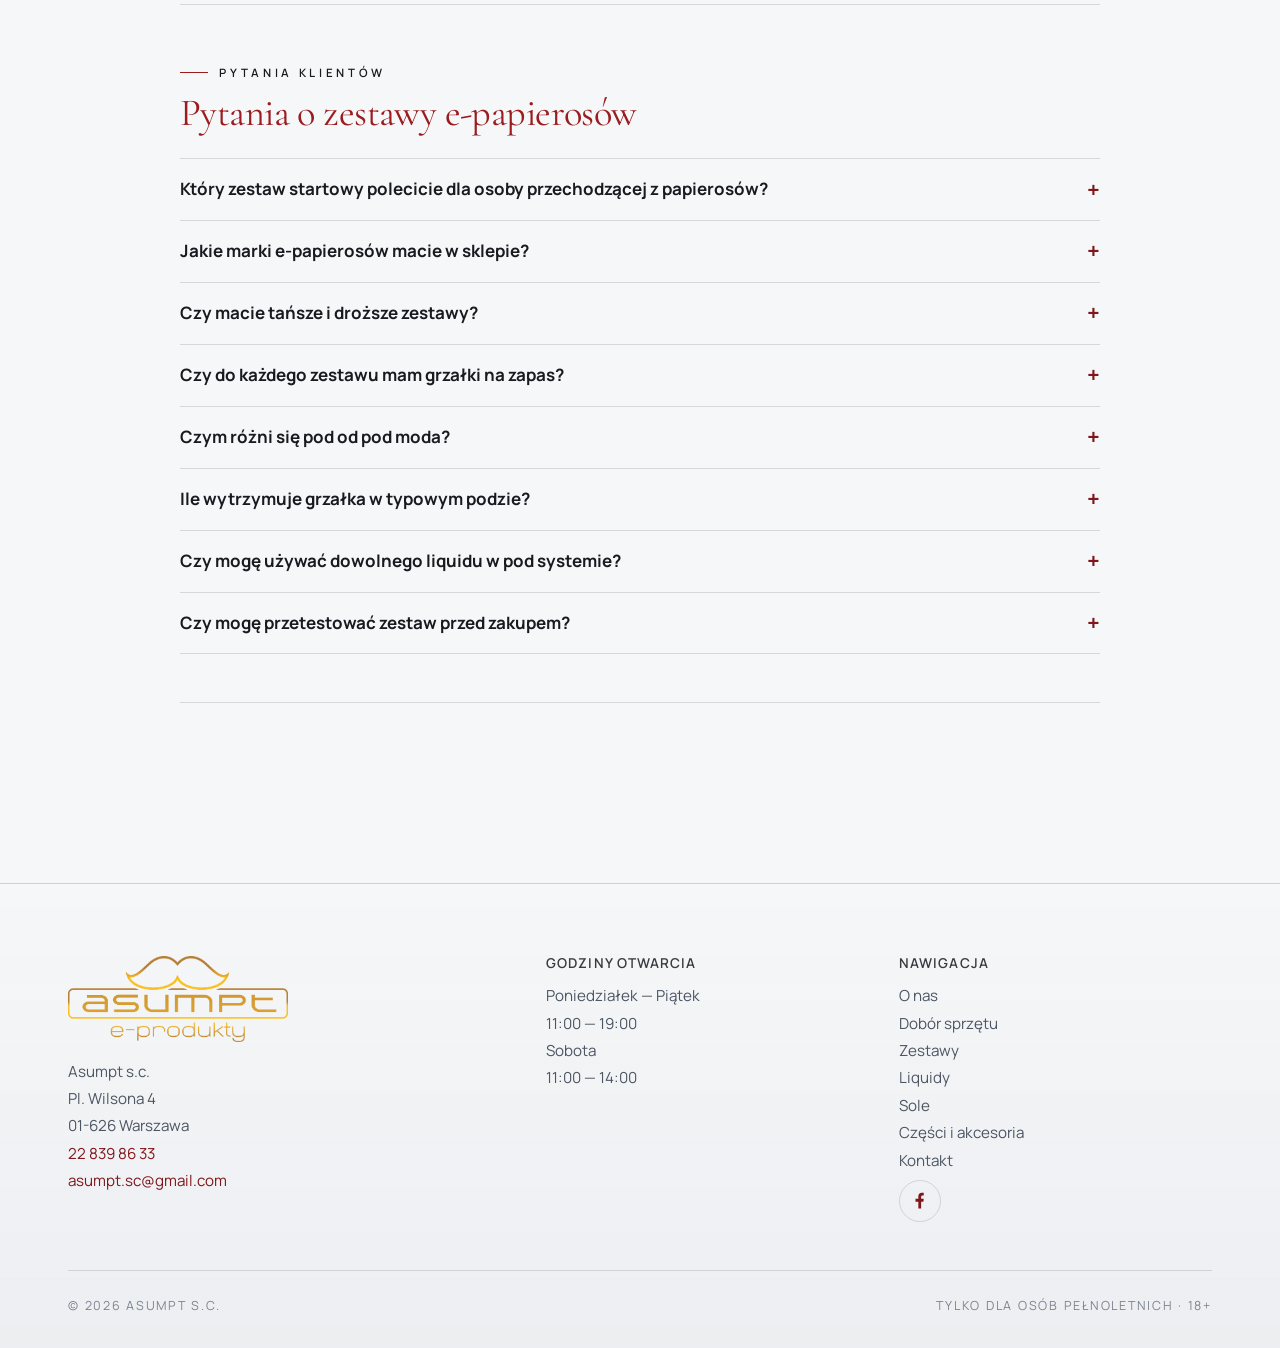
==== commit 3ad90be3: "Update zestawy.html" ====
--- a/zestawy.html
+++ b/zestawy.html
@@ -74,7 +74,7 @@
         "name": "Jakie zestawy startowe e-papierosów polecacie?",
         "acceptedAnswer": {
           "@type": "Answer",
-          "text": "Dla osób zaczynających polecamy: Vaporesso XROS 5, OXVA XLIM GO oraz Lost Vape Ursa Nano. Wszystkie to pody MTL z grzałkami 0.8-1.2 ohm, idealne do soli nikotynowych 20 mg."
+          "text": "Dla osób zaczynających polecamy: Vaporesso XROS 5, OXVA XLIM GO 2 oraz Lost Vape Ursa Nano. Wszystkie to pody MTL z grzałkami 0.8-1.2 ohm, idealne do soli nikotynowych 20 mg."
         }
       },
       {
@@ -615,7 +615,7 @@
           <article class="usp">
             <span class="usp__num">POD</span>
             <h3>Pod system — prosty start</h3>
-            <p>Niewielkie, lekkie urządzenia o stałej mocy lub automatycznym dostosowaniu. Idealne dla osób przechodzących z tradycyjnych papierosów. Najczęściej polecane: Vaporesso XROS 5, OXVA XLIM GO, Lost Vape Ursa Nano, SMOK Nord, Aspire AVP. Działają na zasadzie "wlej liquid, zaciągnij, gotowe".</p>
+            <p>Niewielkie, lekkie urządzenia o stałej mocy lub automatycznym dostosowaniu. Idealne dla osób przechodzących z tradycyjnych papierosów. Najczęściej polecane: Vaporesso XROS 5, OXVA XLIM GO 2, Lost Vape Ursa Nano, SMOK Nord, Aspire AVP. Działają na zasadzie "wlej liquid, zaciągnij, gotowe".</p>
           </article>
           <article class="usp">
             <span class="usp__num">MOD</span>
@@ -640,11 +640,11 @@
           <h2>Pytania o zestawy e-papierosów</h2>
           <details>
             <summary>Który zestaw startowy polecicie dla osoby przechodzącej z papierosów?</summary>
-            <p>Dla osób przechodzących z tradycyjnych papierosów najczęściej polecamy: Vaporesso XROS 5, OXVA XLIM GO lub Lost Vape Ursa Nano. Wszystkie to pody MTL z grzałkami 0.8-1.2 ohm. W połączeniu z solą nikotynową 20 mg dają zaciąg najbardziej zbliżony do zwykłego papierosa.</p>
+            <p>Dla osób przechodzących z tradycyjnych papierosów najczęściej polecamy: Vaporesso XROS 5, OXVA XLIM GO 2 lub Lost Vape Ursa Nano. Wszystkie to pody MTL z grzałkami 0.8-1.2 ohm. W połączeniu z solą nikotynową 20 mg dają zaciąg najbardziej zbliżony do zwykłego papierosa.</p>
           </details>
           <details>
             <summary>Jakie marki e-papierosów macie w sklepie?</summary>
-            <p>W Asumpt w Warszawie na Żoliborzu mamy: Vaporesso (XROS 5, Mini, Nano, Pro 2, ARMOUR), OXVA (XLIM, XLIM GO, Origin), Lost Vape (Ursa Nano, Ursa Mini), Voopoo (Drag, Argus, Vinci), SMOK (Nord, Novo) oraz Aspire. Do każdej marki zapewniamy ciągłą dostępność grzałek i kartridży.</p>
+            <p>W Asumpt w Warszawie na Żoliborzu mamy: Vaporesso (XROS 5, Mini, Nano, Pro 2, ARMOUR), OXVA (XLIM, XLIM GO 2, Origin), Lost Vape (Ursa Nano, Ursa Mini), Voopoo (Drag, Argus, Vinci), SMOK (Nord, Novo) oraz Aspire. Do każdej marki zapewniamy ciągłą dostępność grzałek i kartridży.</p>
           </details>
           <details>
             <summary>Czy macie tańsze i droższe zestawy?</summary>
